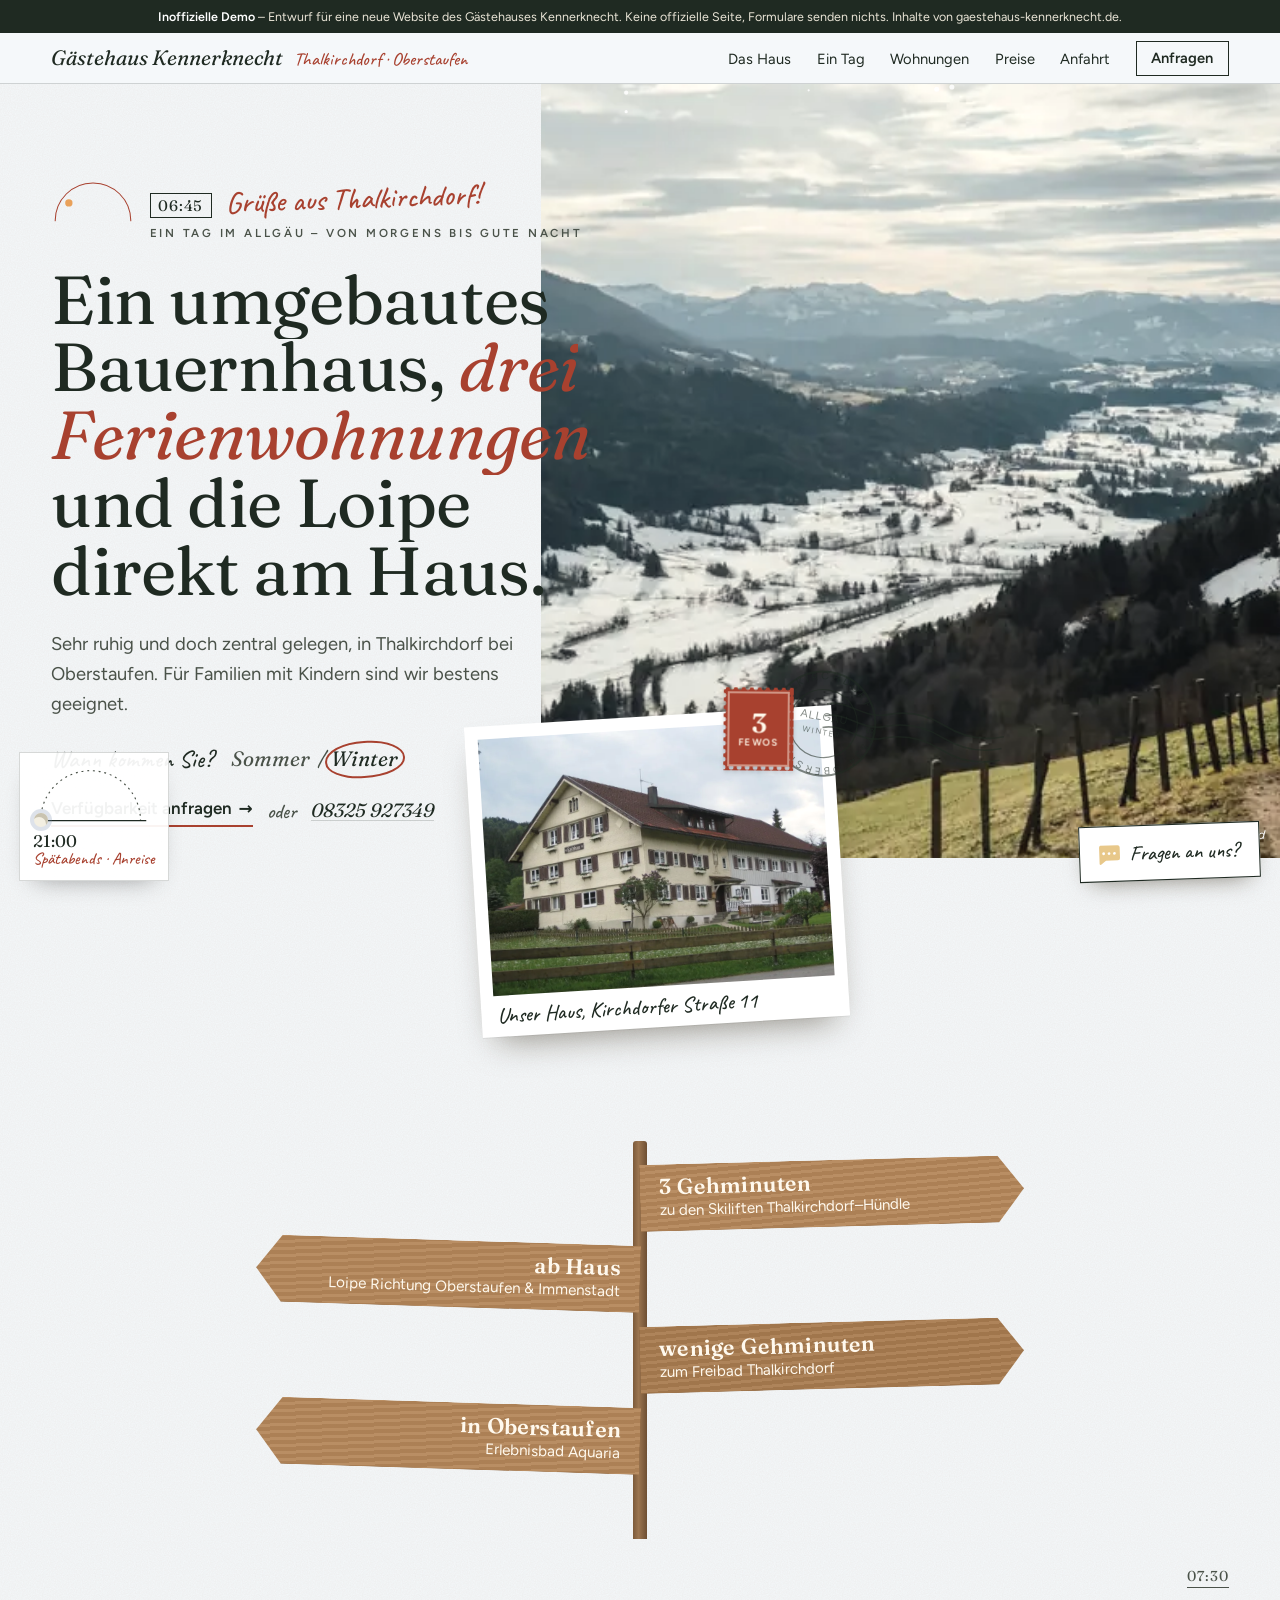
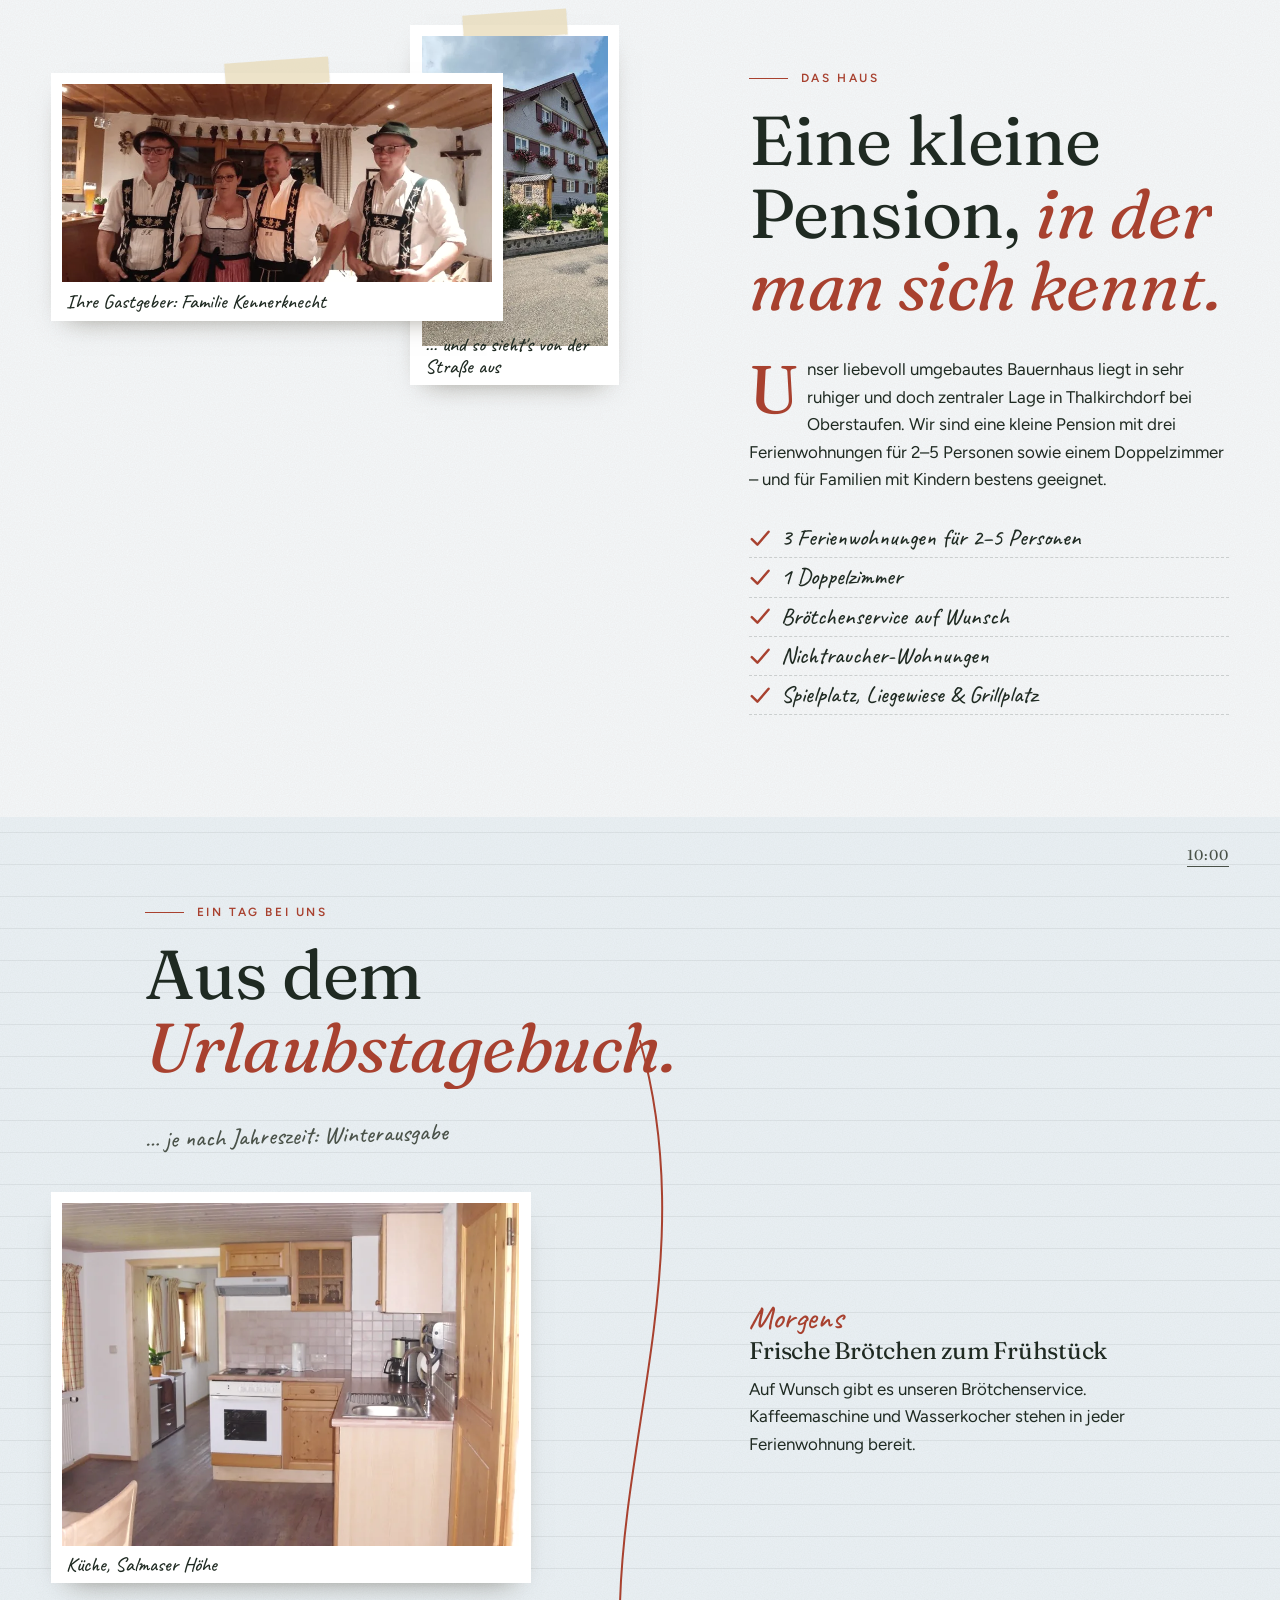
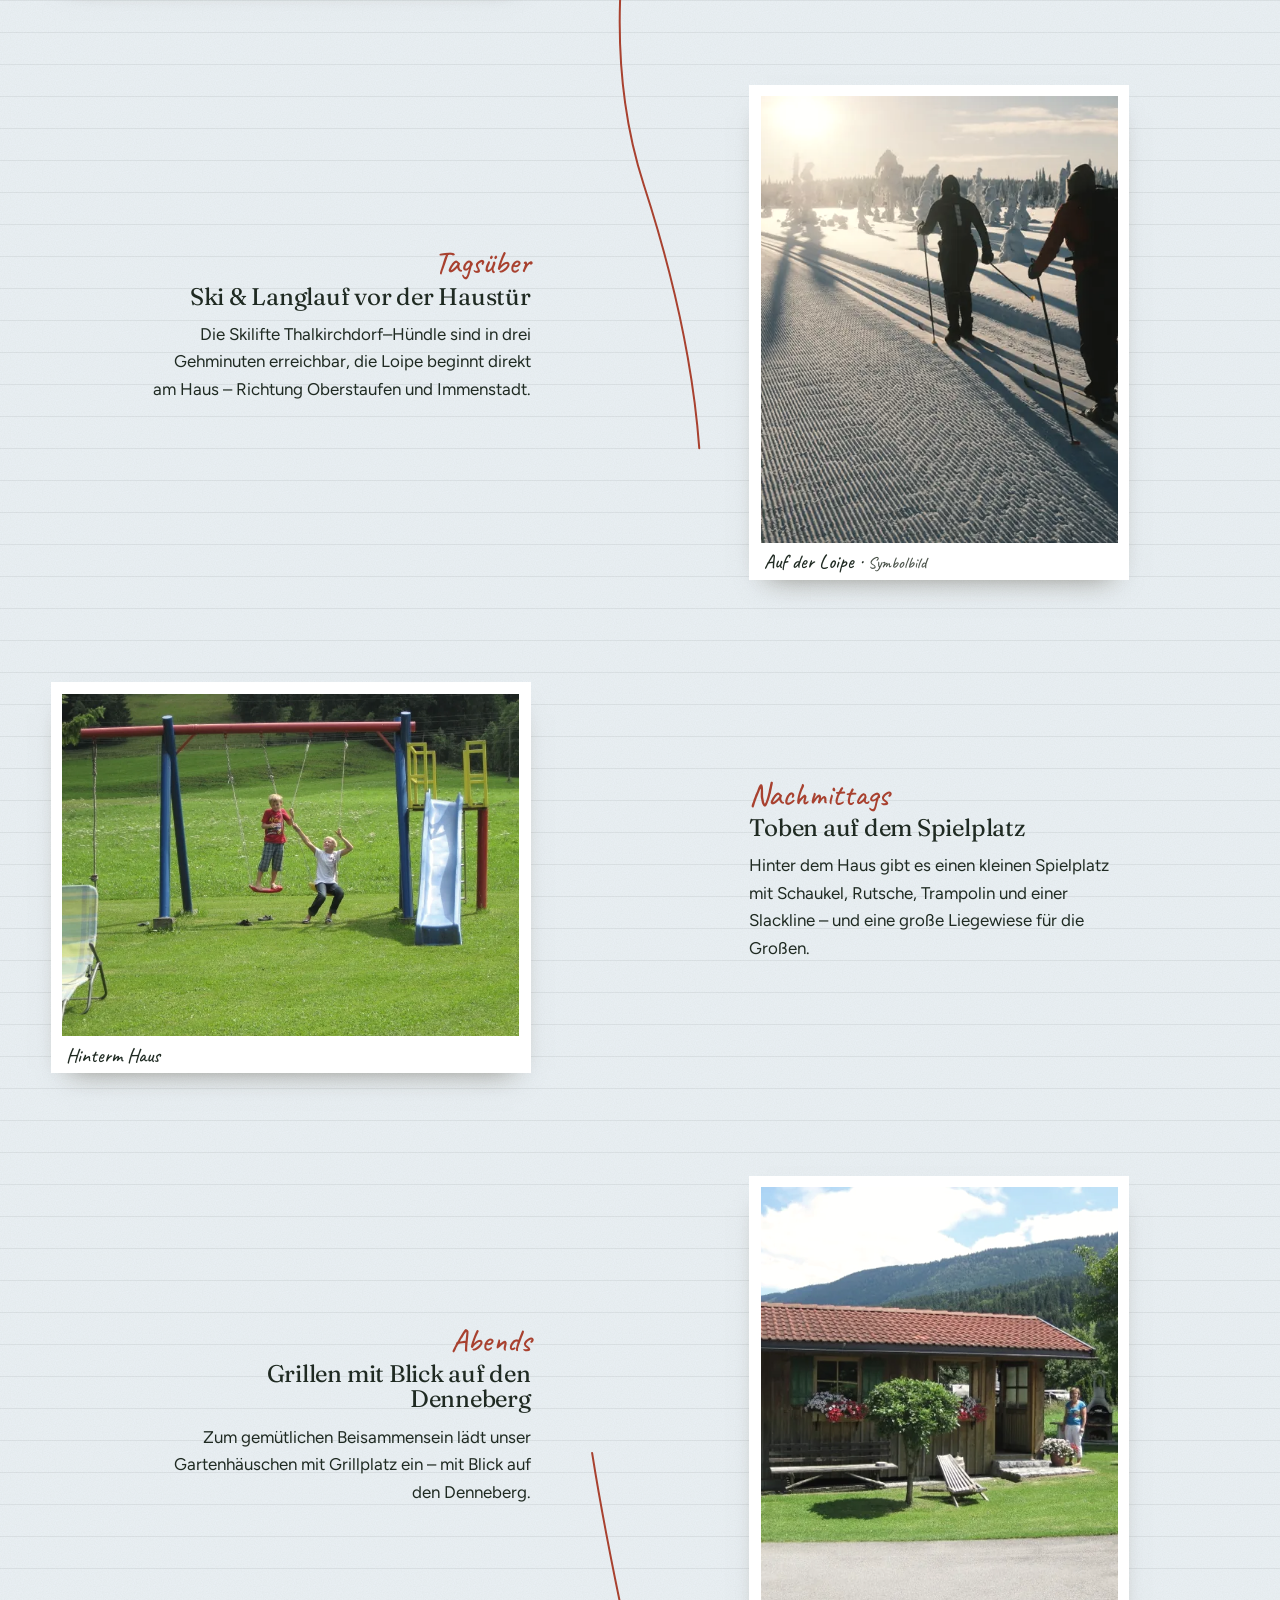
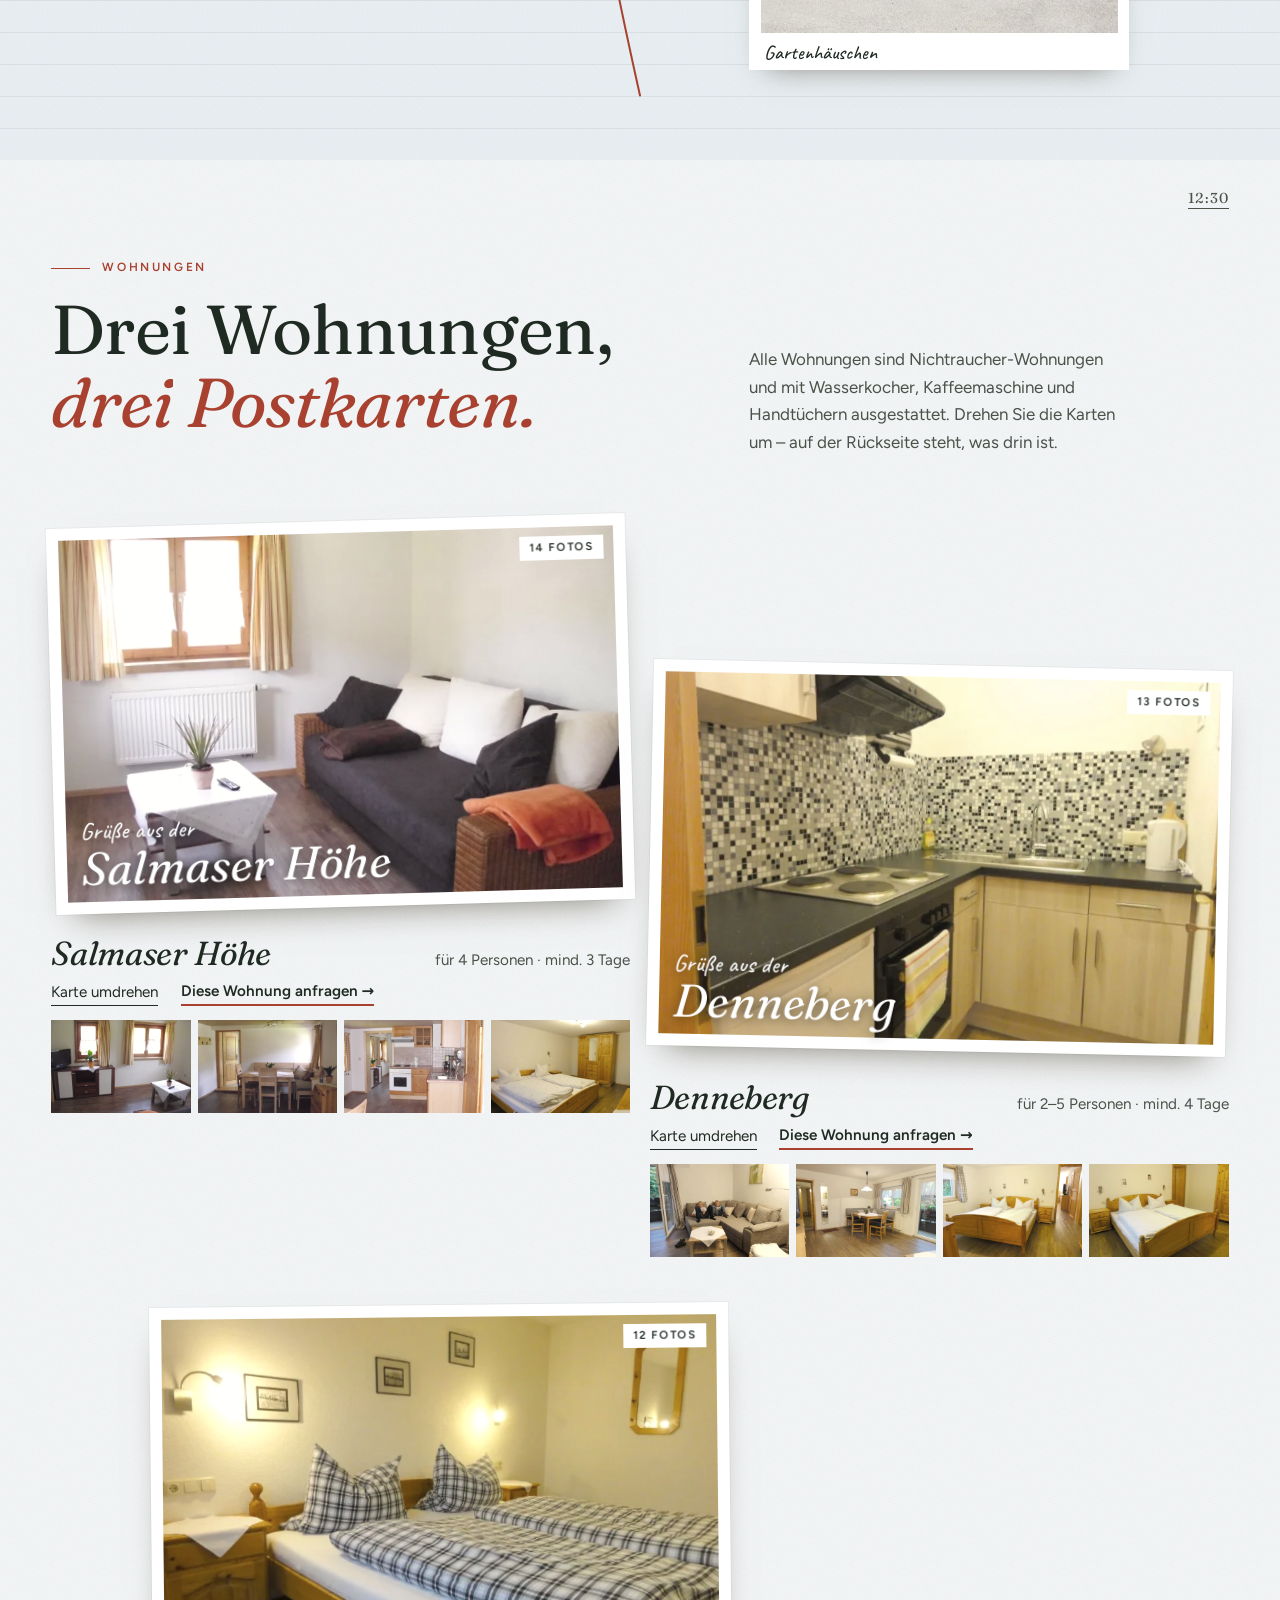
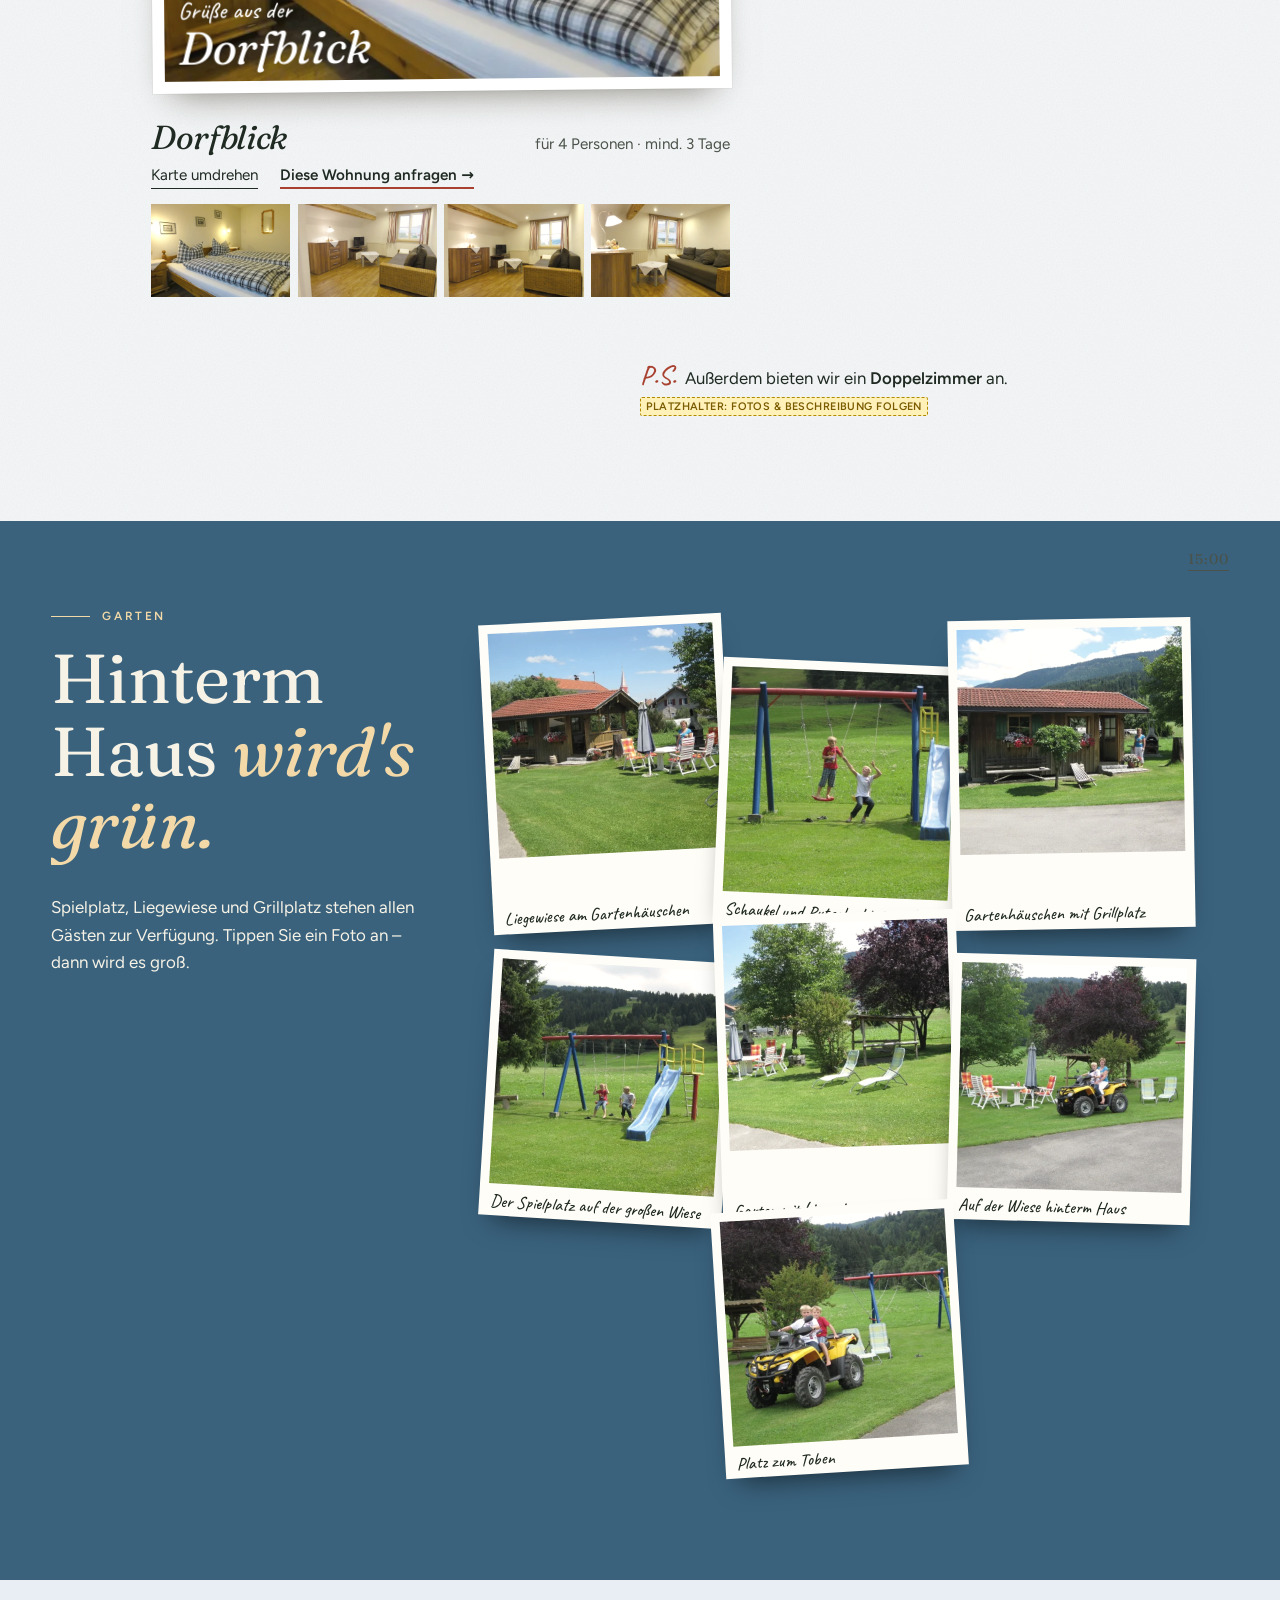
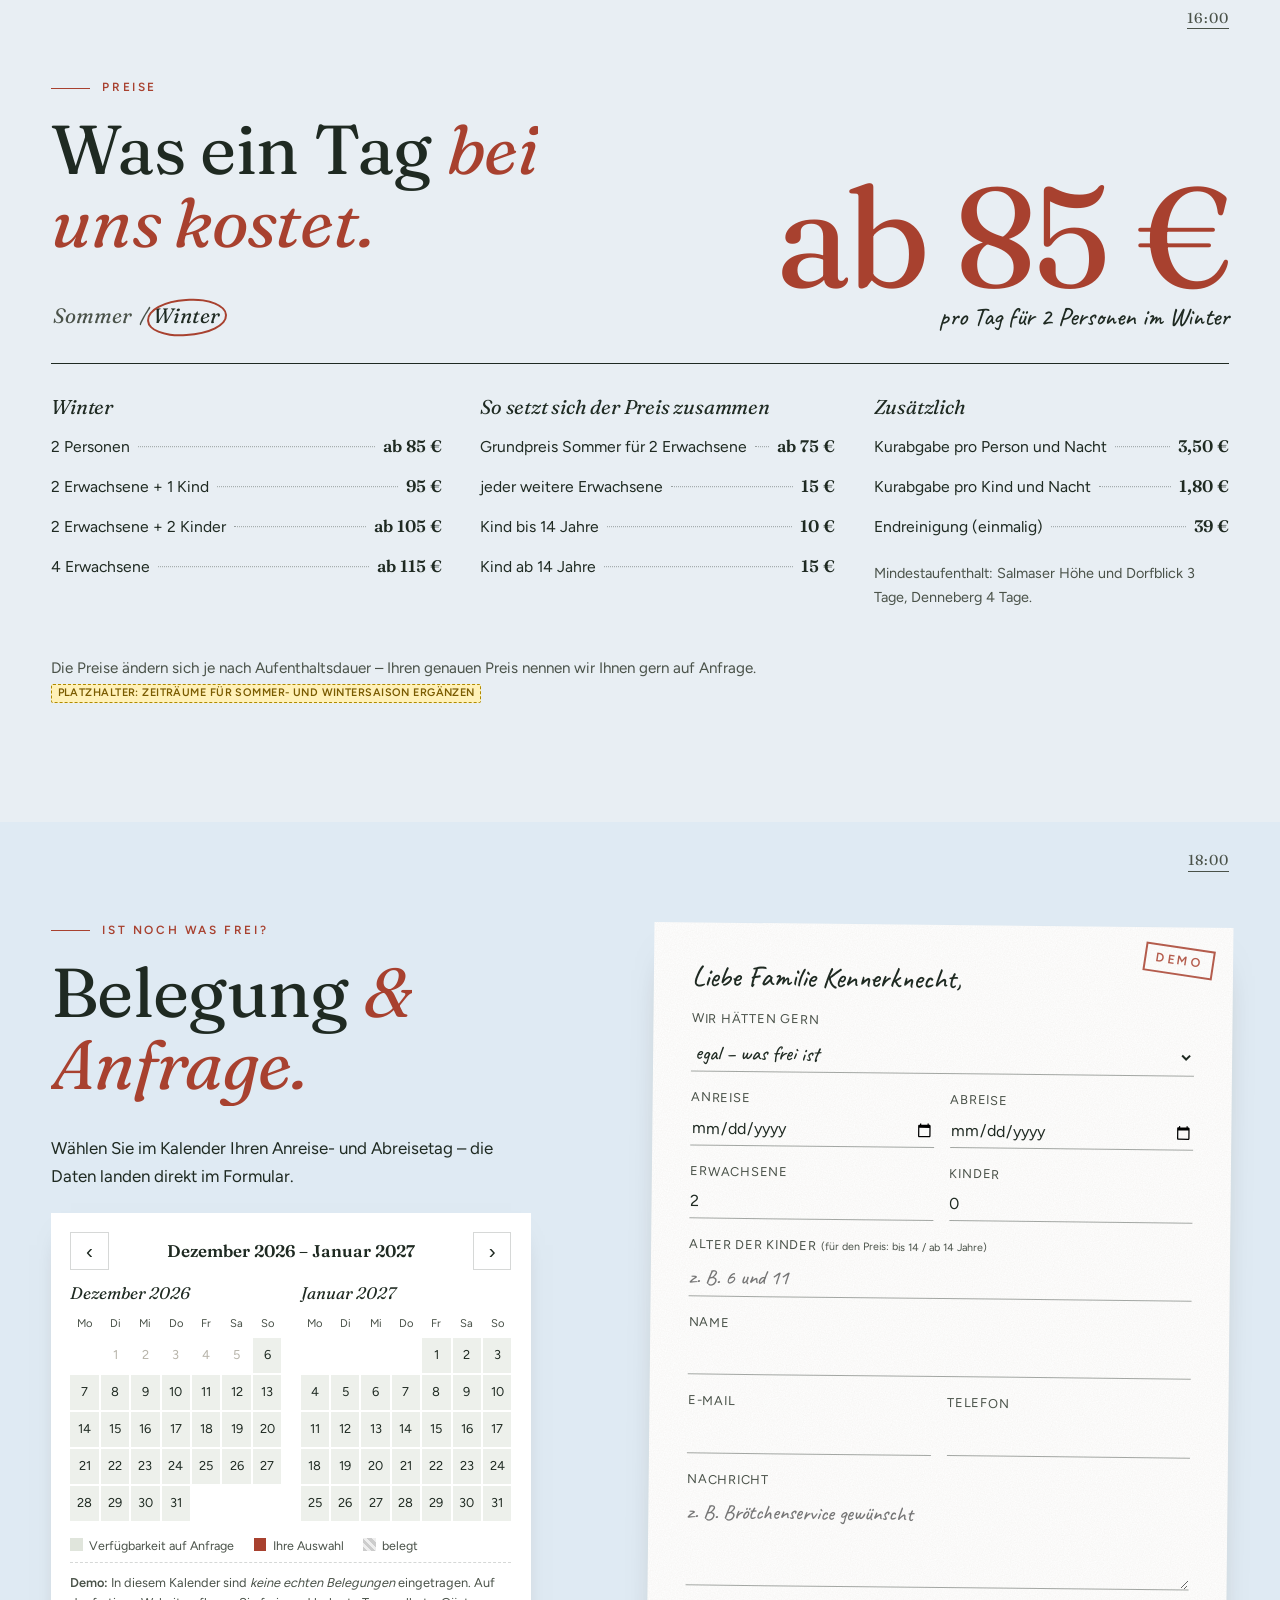
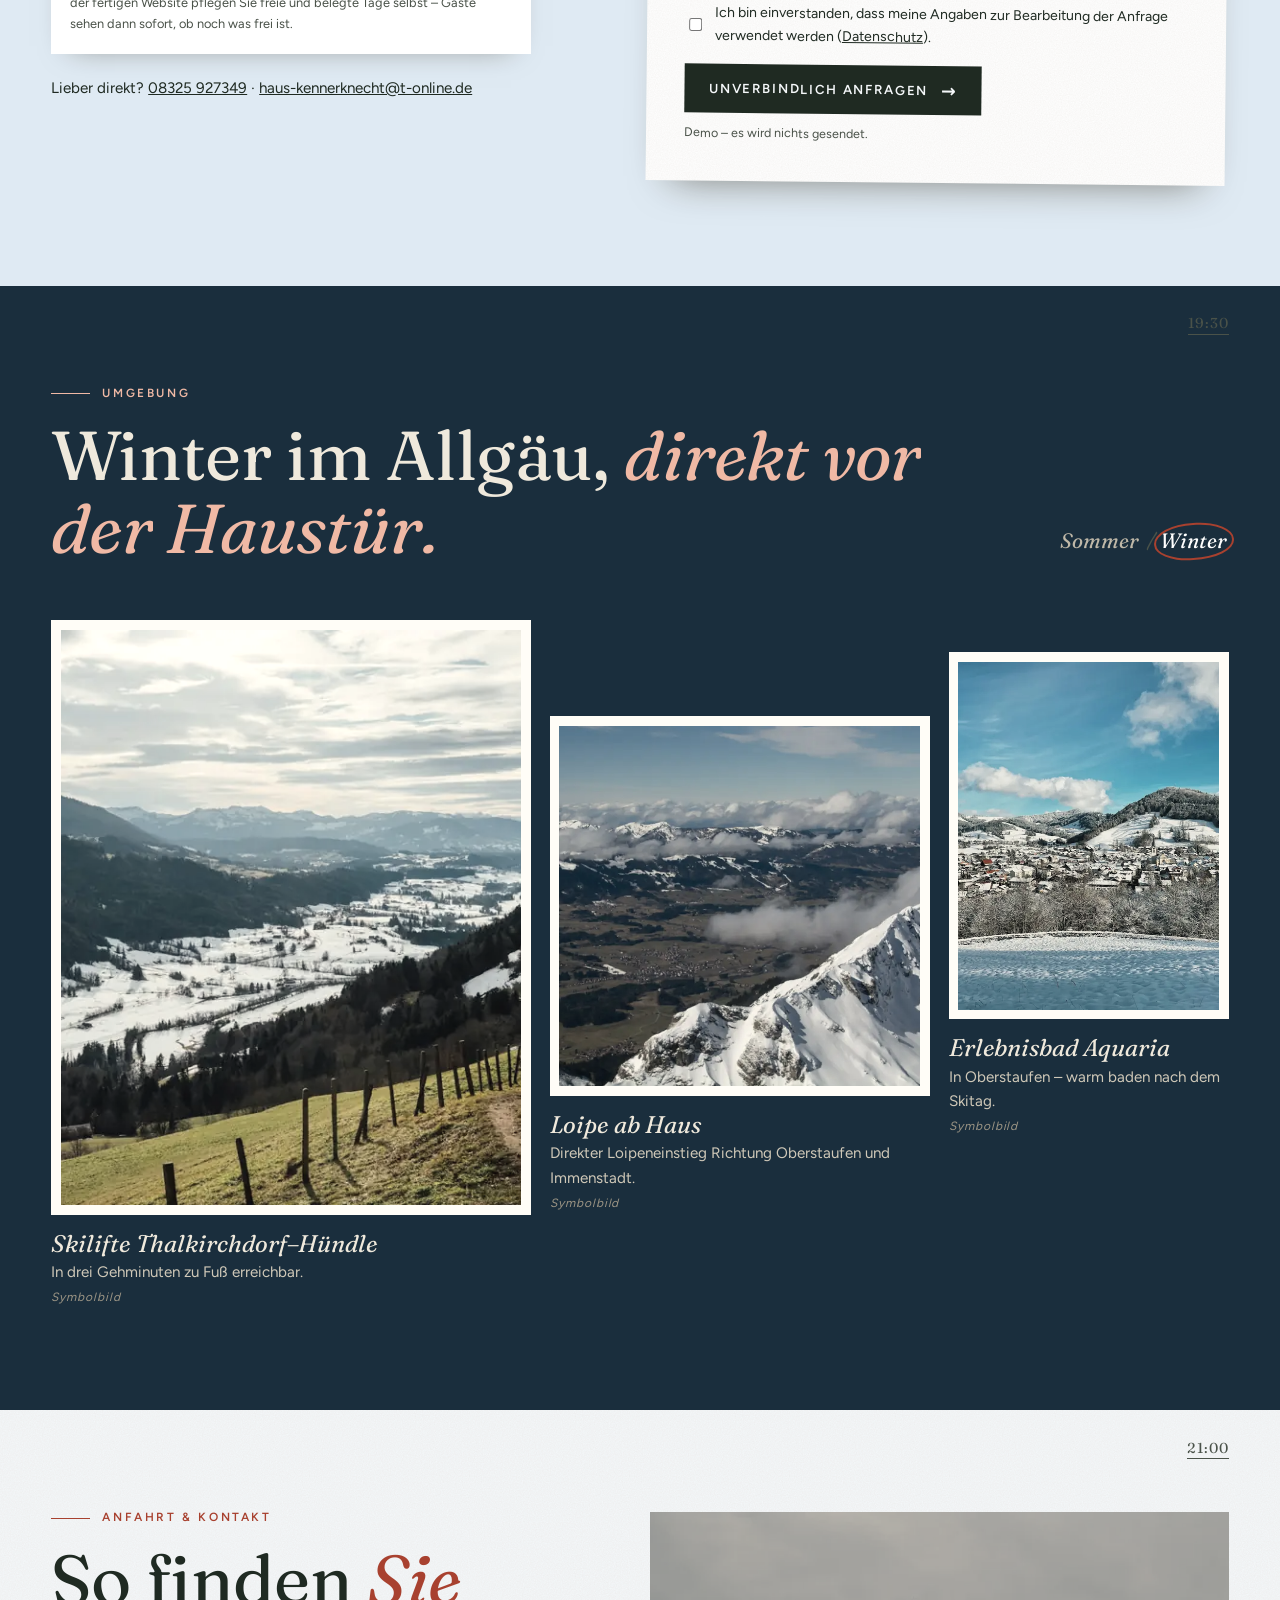
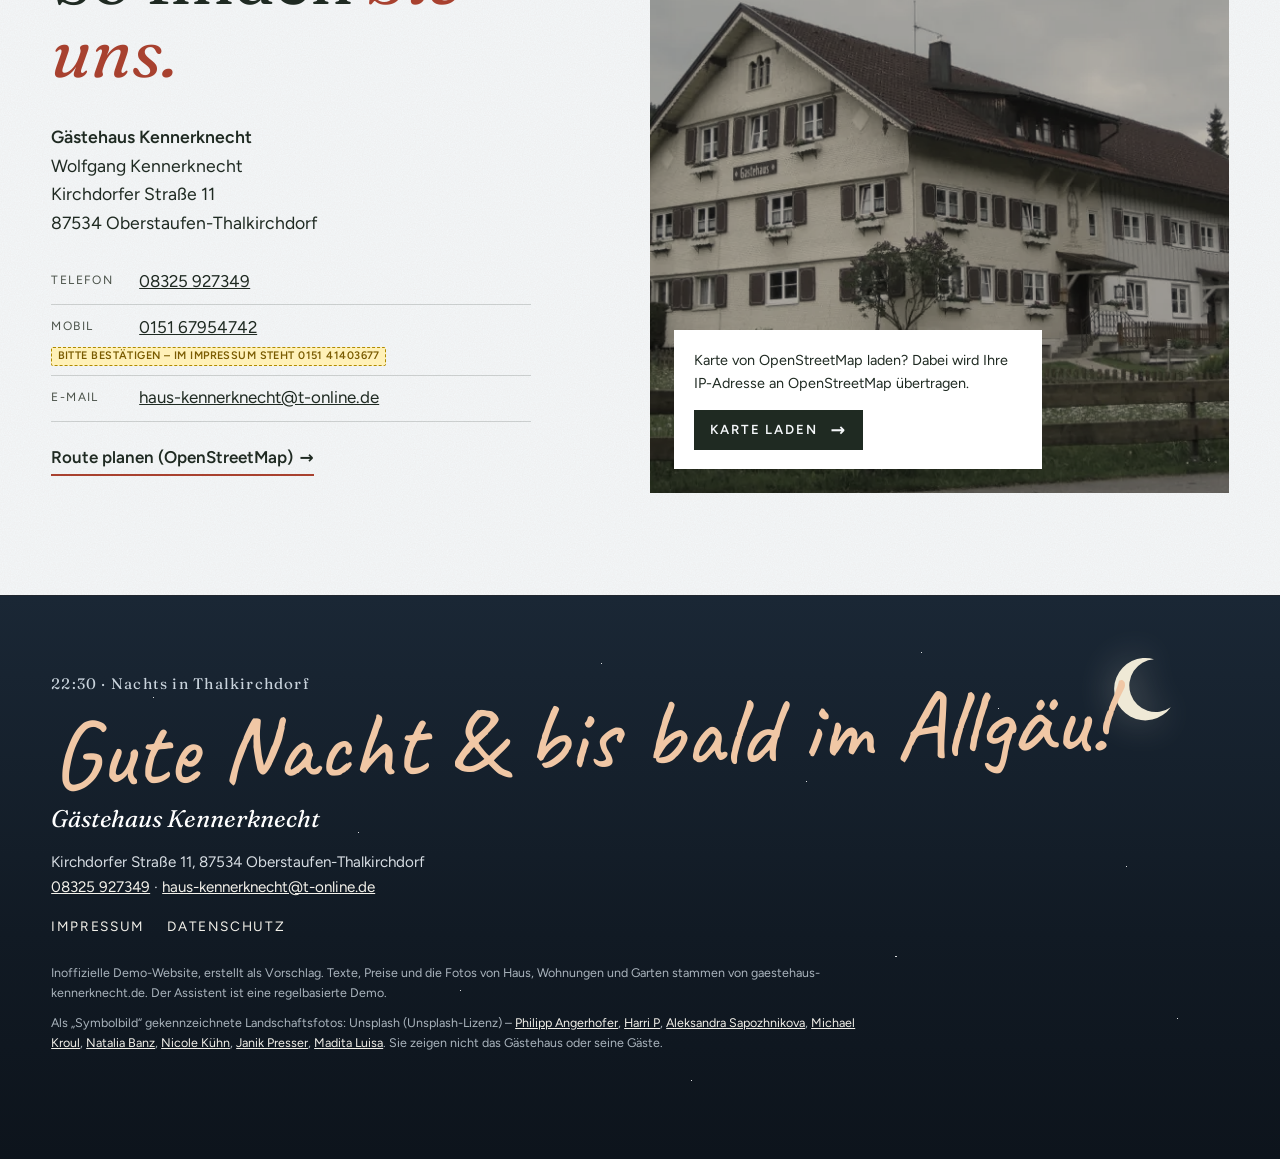
==== index.html @ f80e5eec "Demo-Vorschau" ====
<!doctype html>
<html lang="de">
<head>
<meta charset="utf-8">
<meta name="viewport" content="width=device-width, initial-scale=1">
<title>Gästehaus Kennerknecht – Ferienwohnungen in Thalkirchdorf bei Oberstaufen (Demo)</title>
<meta name="description" content="Drei Ferienwohnungen für 2–5 Personen und ein Doppelzimmer im liebevoll umgebauten Bauernhaus in Thalkirchdorf bei Oberstaufen. Direkter Loipeneinstieg, Skilifte in Gehweite, Spielplatz und Grillplatz.">
<meta name="robots" content="noindex, nofollow">
<meta name="theme-color" content="#f6f0e4">
<link rel="icon" href="img/favicon.svg" type="image/svg+xml">
<link rel="preload" as="font" type="font/woff2" href="fonts/fraunces-latin-400-normal.woff2" crossorigin>
<link rel="stylesheet" href="css/fonts.css">
<link rel="stylesheet" href="css/style.css">
<link rel="stylesheet" href="chatbot/chatbot.css">
<link rel="stylesheet" href="css/premium.css">
<script>try{if(!matchMedia('(prefers-reduced-motion: reduce)').matches&&!sessionStorage.getItem('demo-intro'))document.documentElement.classList.add('intro-on')}catch(e){}</script>
<script>(function(){try{var s=localStorage.getItem('kk-season');}catch(e){}var m=new Date().getMonth();if(!s)s=(m>=10||m<=2)?'winter':'sommer';document.documentElement.dataset.season=s;})();</script>
<script type="application/ld+json">{"@context": "https://schema.org", "@type": "LodgingBusiness", "name": "Gästehaus Kennerknecht", "description": "Liebevoll umgebautes Bauernhaus mit 3 Ferienwohnungen für 2–5 Personen und einem Doppelzimmer in Thalkirchdorf bei Oberstaufen.", "address": {"@type": "PostalAddress", "streetAddress": "Kirchdorfer Straße 11", "postalCode": "87534", "addressLocality": "Oberstaufen", "addressRegion": "Bayern", "addressCountry": "DE"}, "geo": {"@type": "GeoCoordinates", "latitude": 47.55243, "longitude": 10.08728}, "telephone": "+49 8325 927349", "email": "haus-kennerknecht@t-online.de", "url": "https://www.gaestehaus-kennerknecht.de/", "priceRange": "ab 75 € pro Tag (Sommer, 2 Personen)", "amenityFeature": [{"@type": "LocationFeatureSpecification", "name": "Spielplatz", "value": true}, {"@type": "LocationFeatureSpecification", "name": "Grillplatz", "value": true}, {"@type": "LocationFeatureSpecification", "name": "Liegewiese", "value": true}, {"@type": "LocationFeatureSpecification", "name": "Brötchenservice", "value": true}, {"@type": "LocationFeatureSpecification", "name": "Nichtraucher", "value": true}]}</script>
</head>
<body id="top" data-fx>
<div class="intro" data-intro="1500" role="presentation">
  <svg class="intro-sky" viewBox="0 0 600 300" aria-hidden="true"><circle class="intro-sun" cx="300" cy="215" r="34"/><path class="intro-hz" pathLength="1" d="M0 230 C70 215 110 180 160 190 S240 150 290 170 S370 120 420 160 S520 200 600 205"/><path class="intro-hz2" pathLength="1" d="M0 250 C120 240 200 245 300 238 S480 248 600 244"/></svg>
  <p class="intro-hand hand" aria-hidden="true">Grüß Gott in Thalkirchdorf</p>
  <p class="intro-sub" aria-hidden="true">Ein Tag im Allgäu · Gästehaus Kennerknecht</p>
  <button class="intro-skip" type="button">Überspringen</button>
</div>
<div class="sun-ind" data-chapter-ind aria-hidden="true">
  <svg viewBox="0 0 120 66"><path class="si-arc" d="M8 60 A52 52 0 0 1 112 60"/><line x1="2" y1="60" x2="118" y2="60" class="si-hz"/></svg>
  <span class="si-arm"><span class="si-sun"></span></span>
  <span class="si-time" data-ch-no>07:30</span><span class="si-l" data-ch-label>Morgens</span>
</div>
<div class="demo-banner" role="note"><strong>Inoffizielle Demo</strong> – Entwurf für eine neue Website des Gästehauses Kennerknecht. Keine offizielle Seite, Formulare senden nichts. Inhalte von gaestehaus-kennerknecht.de.</div>
<header class="site-header">
  <a class="brand" href="index.html#top"><span class="brand-text">Gästehaus Kennerknecht</span><span class="brand-sub">Thalkirchdorf · Oberstaufen</span></a>
  <nav class="nav" aria-label="Hauptnavigation">
    <button class="nav-toggle" aria-expanded="false" aria-controls="nav-list"><span class="sr-only">Menü</span><span></span><span></span></button>
    <ul id="nav-list">
      <li><a href="index.html#haus">Das Haus</a></li>
      <li><a href="index.html#tag">Ein Tag</a></li>
      <li><a href="index.html#wohnungen">Wohnungen</a></li>
      <li><a href="index.html#preise">Preise</a></li>
      <li><a href="index.html#anfahrt">Anfahrt</a></li>
      <li><a class="nav-cta" href="index.html#anfrage">Anfragen</a></li>
    </ul>
  </nav>
</header>
<main>
<section class="hero" data-hero aria-label="Gästehaus Kennerknecht">
  <div class="hero-photo" data-clip>
    <div class="hp only-s" data-parallax=".1"><img class="stock" src="img/stock/tal-dorf-800.webp" srcset="img/stock/tal-dorf-800.webp 900w, img/stock/tal-dorf.webp 1600w" sizes="(min-width: 900px) 62vw, 100vw" alt="Symbolbild: Grüne Wiesen vor einer Bergkette" width="1600" height="956" fetchpriority="high"></div>
    <div class="hp only-w" data-parallax=".1"><img class="stock" src="img/stock/tal-winter-800.webp" srcset="img/stock/tal-winter-800.webp 900w, img/stock/tal-winter.webp 1600w" sizes="(min-width: 900px) 62vw, 100vw" alt="Symbolbild: Verschneites Tal mit Bergen" width="1600" height="1067" loading="lazy"></div>
    <canvas class="snow" data-particles="snow" aria-hidden="true"></canvas>
    <p class="hero-photo-cap">Berg<span class="only-s">sommer</span><span class="only-w">winter</span> · <i>Symbolbild</i></p>
  </div>
  <div class="hero-text">
    <p class="day-start"><svg class="hero-arc" viewBox="0 0 160 70" aria-hidden="true" data-draw><path pathLength="1" d="M8 64 A72 72 0 0 1 152 64"/><circle cx="34" cy="30" r="7"/></svg><span class="day-time">06:45</span><span class="hand kicker">Grüße aus Thalkirchdorf!</span></p>
    <p class="day-line">Ein Tag im Allgäu – von morgens bis Gute Nacht</p>
    <h1 data-split>Ein umgebautes Bauernhaus, <em>drei Ferienwohnungen</em> <span class="only-s">und das Freibad gleich ums Eck.</span><span class="only-w">und die Loipe direkt am Haus.</span></h1>
    <p class="lead" data-reveal>Sehr ruhig und doch zentral gelegen, in Thalkirchdorf bei Oberstaufen. Für Familien mit Kindern sind wir bestens geeignet.</p>
    <div class="hero-season" data-reveal><span class="hand">Wann kommen Sie?</span><div class="season" role="group" aria-label="Jahreszeit wählen">
  <button type="button" data-season="sommer" aria-pressed="true">Sommer</button><span class="season-slash" aria-hidden="true">/</span><button type="button" data-season="winter" aria-pressed="false">Winter</button>
</div></div>
    <p class="hero-links" data-reveal><a class="arrow-link" href="#anfrage">Verfügbarkeit anfragen <span aria-hidden="true">→</span></a> <span class="or">oder</span> <a class="tel" href="tel:+498325927349">08325 927349</a></p>
  </div>
  <figure class="hero-card" data-reveal>
    <div class="hc-photo"><img src="img/img-0882.webp" alt="Das Gästehaus Kennerknecht – ein umgebautes Bauernhaus in Thalkirchdorf" width="800" height="600"></div>
    <figcaption class="hand">Unser Haus, Kirchdorfer Straße 11</figcaption>
    <svg class="postmark" viewBox="0 0 120 120" aria-hidden="true" focusable="false"><defs><path id="pm-c" d="M60 60m-44 0a44 44 0 1 1 88 0a44 44 0 1 1-88 0"/></defs>
<circle cx="60" cy="60" r="52" fill="none" stroke="currentColor" stroke-width="2"/><circle cx="60" cy="60" r="34" fill="none" stroke="currentColor" stroke-width="1.2"/>
<text font-size="10.5" letter-spacing="2.4" fill="currentColor"><textPath href="#pm-c">THALKIRCHDORF · 87534 OBERSTAUFEN ·</textPath></text>
<text x="60" y="57" text-anchor="middle" font-size="11" fill="currentColor" letter-spacing="1">ALLGÄU</text><text x="60" y="71" text-anchor="middle" font-size="8" fill="currentColor" letter-spacing="1.5" class="pm-season"></text>
<path d="M-10 40c20-8 40 8 60 0s40-8 60 0 40 8 60 0M-10 52c20-8 40 8 60 0s40-8 60 0 40 8 60 0M-10 64c20-8 40 8 60 0s40-8 60 0 40 8 60 0" fill="none" stroke="currentColor" stroke-width="1.6" transform="translate(70 0)"/></svg>
    <span class="stamp hc-stamp" aria-hidden="true"><b>3</b><small>Fewos</small></span>
  </figure>
</section>

<section class="signs" aria-label="Entfernungen vom Haus">
  <div class="post" aria-hidden="true"></div>
  <span class="sign sign-r"><b>3 Gehminuten</b>zu den Skiliften Thalkirchdorf–Hündle</span>
  <span class="sign sign-l"><b>ab Haus</b>Loipe Richtung Oberstaufen &amp; Immenstadt</span>
  <span class="sign sign-r"><b>wenige Gehminuten</b>zum Freibad Thalkirchdorf</span>
  <span class="sign sign-l"><b>in Oberstaufen</b>Erlebnisbad Aquaria</span>
</section>

<section id="haus" class="haus" data-chapter="Morgens · Ankommen" data-ch-no="07:30">
  <div class="haus-photos">
    <figure class="taped t1" data-reveal><img src="img/img-20230704-wa0006.webp" alt="Familie Kennerknecht in Tracht" width="800" height="369" loading="lazy"><figcaption class="hand">Ihre Gastgeber: Familie Kennerknecht</figcaption></figure>
    <figure class="taped t2" data-reveal><img src="img/img-20241217-wa0008.webp" alt="Das Gästehaus Kennerknecht von der Straße aus" width="360" height="800" loading="lazy"><figcaption class="hand">… und so sieht's von der Straße aus</figcaption></figure>
  </div>
  <div class="haus-text">
    <p class="kicker-line">Das Haus</p>
    <h2 data-split>Eine kleine Pension, <em>in der man sich kennt.</em></h2>
    <p class="drop" data-reveal>Unser liebevoll umgebautes Bauernhaus liegt in sehr ruhiger und doch zentraler Lage in Thalkirchdorf bei Oberstaufen. Wir sind eine kleine Pension mit drei Ferienwohnungen für 2–5 Personen sowie einem Doppelzimmer – und für Familien mit Kindern bestens geeignet.</p>
    <ul class="ticks" data-reveal>
      <li><svg viewBox="0 0 24 24" aria-hidden="true"><path pathLength="1" d="M3 13l6 6L21 5"/></svg>3 Ferienwohnungen für 2–5 Personen</li>
      <li><svg viewBox="0 0 24 24" aria-hidden="true"><path pathLength="1" d="M3 13l6 6L21 5"/></svg>1 Doppelzimmer</li>
      <li><svg viewBox="0 0 24 24" aria-hidden="true"><path pathLength="1" d="M3 13l6 6L21 5"/></svg>Brötchenservice auf Wunsch</li>
      <li><svg viewBox="0 0 24 24" aria-hidden="true"><path pathLength="1" d="M3 13l6 6L21 5"/></svg>Nichtraucher-Wohnungen</li>
      <li><svg viewBox="0 0 24 24" aria-hidden="true"><path pathLength="1" d="M3 13l6 6L21 5"/></svg>Spielplatz, Liegewiese &amp; Grillplatz</li>
    </ul>
  </div>
</section>

<section id="tag" class="journal" data-chapter="Vormittags · Unterwegs" data-ch-no="10:00">
  <header class="j-head">
    <p class="kicker-line">Ein Tag bei uns</p>
    <h2 data-split>Aus dem <em>Urlaubstagebuch.</em></h2>
    <p class="hand j-note">… je nach Jahreszeit: <span class="only-s">Sommerausgabe</span><span class="only-w">Winterausgabe</span></p>
  </header>
  <svg class="j-path" data-scrolldraw viewBox="0 0 100 1000" preserveAspectRatio="none" aria-hidden="true"><path pathLength="1" d="M50 0 C 90 120, 10 220, 52 330 S 92 520, 46 640 S 8 840, 50 1000"/></svg>
  <ol class="j-list">
    <li class="j-entry left">
      <figure class="pol-j" data-reveal style="--r:-2.5deg"><img src="img/bild4.webp" alt="Küche der Ferienwohnung Salmaser Höhe" width="800" height="600" loading="lazy"><figcaption>Küche, Salmaser Höhe</figcaption></figure>
      <div class="j-text" data-reveal><span class="hand j-time">Morgens</span><h3>Frische Brötchen zum Frühstück</h3><p>Auf Wunsch gibt es unseren Brötchenservice. Kaffeemaschine und Wasserkocher stehen in jeder Ferienwohnung bereit.</p></div>
    </li>
    <li class="j-entry right">
      <figure class="pol-j only-s" data-reveal style="--r:2deg"><img class="stock" src="img/stock/kuehe-weide-800.webp" srcset="img/stock/kuehe-weide-800.webp 900w, img/stock/kuehe-weide.webp 1600w" sizes="(min-width: 900px) 30vw, 70vw" alt="Symbolbild: Braunvieh auf einer Bergweide" width="1019" height="1600" loading="lazy"><figcaption>Unterwegs · <i>Symbolbild</i></figcaption></figure>
      <figure class="pol-j only-w" data-reveal style="--r:2deg"><img class="stock" src="img/stock/langlauf-800.webp" srcset="img/stock/langlauf-800.webp 900w, img/stock/langlauf.webp 1600w" sizes="(min-width: 900px) 30vw, 70vw" alt="Symbolbild: Zwei Langläufer auf einer verschneiten Loipe" width="1600" height="1067" loading="lazy"><figcaption>Auf der Loipe · <i>Symbolbild</i></figcaption></figure>
      <div class="j-text" data-reveal><span class="hand j-time">Tagsüber</span>
        <h3 class="only-s">Wandern &amp; Freibad</h3><p class="only-s">Im Sommer bieten sich viele Wanderungen in der Umgebung an – und das Freibad Thalkirchdorf ist in wenigen Gehminuten erreichbar.</p>
        <h3 class="only-w">Ski &amp; Langlauf vor der Haustür</h3><p class="only-w">Die Skilifte Thalkirchdorf–Hündle sind in drei Gehminuten erreichbar, die Loipe beginnt direkt am Haus – Richtung Oberstaufen und Immenstadt.</p></div>
    </li>
    <li class="j-entry left">
      <figure class="pol-j" data-reveal style="--r:-1.5deg"><img src="img/img-0584.webp" alt="Spielplatz mit Schaukel und Rutsche hinter dem Haus" width="800" height="600" loading="lazy"><figcaption>Hinterm Haus</figcaption></figure>
      <div class="j-text" data-reveal><span class="hand j-time">Nachmittags</span><h3>Toben auf dem Spielplatz</h3><p>Hinter dem Haus gibt es einen kleinen Spielplatz mit Schaukel, Rutsche, Trampolin und einer Slackline – und eine große Liegewiese für die Großen.</p></div>
    </li>
    <li class="j-entry right">
      <figure class="pol-j" data-reveal style="--r:2.5deg"><img src="img/img-0583.webp" alt="Gartenhäuschen mit Grillplatz und Bergblick" width="800" height="600" loading="lazy"><figcaption>Gartenhäuschen</figcaption></figure>
      <div class="j-text" data-reveal><span class="hand j-time">Abends</span><h3>Grillen mit Blick auf den Denneberg</h3><p>Zum gemütlichen Beisammensein lädt unser Gartenhäuschen mit Grillplatz ein – mit Blick auf den Denneberg.</p></div>
    </li>
  </ol>
</section>

<section id="wohnungen" class="flats-sec" data-chapter="Mittags · Die Wohnungen" data-ch-no="12:30">
  <div class="f-head">
    <p class="kicker-line">Wohnungen</p>
    <h2 data-split>Drei Wohnungen, <em>drei Postkarten.</em></h2>
    <p class="f-lead" data-reveal>Alle Wohnungen sind Nichtraucher-Wohnungen und mit Wasserkocher, Kaffeemaschine und Handtüchern ausgestattet. Drehen Sie die Karten um – auf der Rückseite steht, was drin ist.</p>
  </div>
  <div class="flats">
    <article class="flat" id="salmaserhoehe" style="--tilt:-1.6deg">
      <div class="pc" data-flip>
        <div class="pc-inner">
          <a class="pc-front" href="img/bild1.webp" data-lightbox="salmaserhoehe" data-caption="Ferienwohnung Salmaser Höhe">
            <img src="img/bild1.webp" alt="Ferienwohnung Salmaser Höhe" loading="lazy" width="800" height="600">
            <span class="pc-greet">Grüße aus der<br><strong>Salmaser Höhe</strong></span>
            <span class="pc-count">14 Fotos</span>
          </a>
          <div class="pc-back" aria-label="Rückseite: Ferienwohnung Salmaser Höhe">
            <div class="pc-msg">
              <p class="pc-hello">Liebe Gäste,</p>
              <p>die <strong>Salmaser Höhe</strong> ist für 4 Personen gedacht, Mindestaufenthalt 3 Tage.</p>
              <ul><li>Renoviert im August 2010</li><li>3 Sterne</li><li>Nichtraucher-Wohnung</li><li>Brötchenservice</li></ul>
              <p class="pc-sign">Ausgestattet mit Wasserkocher, Kaffeemaschine, Handtüchern usw.</p>
            </div>
            <div class="pc-addr">
              <span class="stamp " aria-hidden="true"><b>4</b><small>Pers.</small></span>
              <span class="pc-line">An</span><span class="pc-line">Sie &amp; Ihre Familie</span><span class="pc-line">Ferienwohnung Salmaser Höhe</span><span class="pc-line">87534 Thalkirchdorf</span>
            </div>
          </div>
        </div>
      </div>
      <div class="flat-meta">
        <h3>Salmaser Höhe</h3>
        <p class="flat-keys">für 4 Personen · mind. 3 Tage</p>
        <div class="flat-actions">
          <button type="button" class="link-btn" data-flip-btn aria-pressed="false"><span class="t-front">Karte umdrehen</span><span class="t-back">Foto zeigen</span></button>
          <a class="link-btn strong" href="#anfrage" data-flat="salmaserhoehe">Diese Wohnung anfragen →</a>
        </div>
        <div class="flat-strip" aria-label="Weitere Fotos der Wohnung Salmaser Höhe"><a href="img/bild2.webp" data-lightbox="salmaserhoehe" data-caption="Ferienwohnung Salmaser Höhe"><img src="img/bild2.webp" alt="Ferienwohnung Salmaser Höhe – Foto 2" loading="lazy" width="160" height="107"></a><a href="img/bild3.webp" data-lightbox="salmaserhoehe" data-caption="Ferienwohnung Salmaser Höhe"><img src="img/bild3.webp" alt="Ferienwohnung Salmaser Höhe – Foto 3" loading="lazy" width="160" height="107"></a><a href="img/bild4.webp" data-lightbox="salmaserhoehe" data-caption="Ferienwohnung Salmaser Höhe"><img src="img/bild4.webp" alt="Ferienwohnung Salmaser Höhe – Foto 4" loading="lazy" width="160" height="107"></a><a href="img/dsc02443.webp" data-lightbox="salmaserhoehe" data-caption="Ferienwohnung Salmaser Höhe"><img src="img/dsc02443.webp" alt="Ferienwohnung Salmaser Höhe – Foto 5" loading="lazy" width="160" height="107"></a><a href="img/dsc02444.webp" data-lightbox="salmaserhoehe" data-caption="Ferienwohnung Salmaser Höhe" class="more"><img src="img/dsc02444.webp" alt="Ferienwohnung Salmaser Höhe – Foto 6" loading="lazy" width="160" height="107"></a><a href="img/dsc02445.webp" data-lightbox="salmaserhoehe" data-caption="Ferienwohnung Salmaser Höhe" class="more"><img src="img/dsc02445.webp" alt="Ferienwohnung Salmaser Höhe – Foto 7" loading="lazy" width="160" height="107"></a><a href="img/dsc02446.webp" data-lightbox="salmaserhoehe" data-caption="Ferienwohnung Salmaser Höhe" class="more"><img src="img/dsc02446.webp" alt="Ferienwohnung Salmaser Höhe – Foto 8" loading="lazy" width="160" height="107"></a><a href="img/dsc02447.webp" data-lightbox="salmaserhoehe" data-caption="Ferienwohnung Salmaser Höhe" class="more"><img src="img/dsc02447.webp" alt="Ferienwohnung Salmaser Höhe – Foto 9" loading="lazy" width="160" height="107"></a><a href="img/dsc02448.webp" data-lightbox="salmaserhoehe" data-caption="Ferienwohnung Salmaser Höhe" class="more"><img src="img/dsc02448.webp" alt="Ferienwohnung Salmaser Höhe – Foto 10" loading="lazy" width="160" height="107"></a><a href="img/dsc02449.webp" data-lightbox="salmaserhoehe" data-caption="Ferienwohnung Salmaser Höhe" class="more"><img src="img/dsc02449.webp" alt="Ferienwohnung Salmaser Höhe – Foto 11" loading="lazy" width="160" height="107"></a><a href="img/dsc02450.webp" data-lightbox="salmaserhoehe" data-caption="Ferienwohnung Salmaser Höhe" class="more"><img src="img/dsc02450.webp" alt="Ferienwohnung Salmaser Höhe – Foto 12" loading="lazy" width="160" height="107"></a><a href="img/dsc02451.webp" data-lightbox="salmaserhoehe" data-caption="Ferienwohnung Salmaser Höhe" class="more"><img src="img/dsc02451.webp" alt="Ferienwohnung Salmaser Höhe – Foto 13" loading="lazy" width="160" height="107"></a><a href="img/dsc02452.webp" data-lightbox="salmaserhoehe" data-caption="Ferienwohnung Salmaser Höhe" class="more"><img src="img/dsc02452.webp" alt="Ferienwohnung Salmaser Höhe – Foto 14" loading="lazy" width="160" height="107"></a></div>
      </div>
    </article>
    <article class="flat" id="denneberg" style="--tilt:1.2deg">
      <div class="pc" data-flip>
        <div class="pc-inner">
          <a class="pc-front" href="img/dsc02455.webp" data-lightbox="denneberg" data-caption="Ferienwohnung Denneberg">
            <img src="img/dsc02455.webp" alt="Ferienwohnung Denneberg" loading="lazy" width="800" height="600">
            <span class="pc-greet">Grüße aus der<br><strong>Denneberg</strong></span>
            <span class="pc-count">13 Fotos</span>
          </a>
          <div class="pc-back" aria-label="Rückseite: Ferienwohnung Denneberg">
            <div class="pc-msg">
              <p class="pc-hello">Liebe Gäste,</p>
              <p>die <strong>Denneberg</strong> ist für 2–5 Personen gedacht, Mindestaufenthalt 4 Tage.</p>
              <ul><li>Renoviert im Dezember 2013</li><li>2 separate Schlafräume</li><li>Balkon mit großem überdachtem Freisitz</li><li>2 Sterne</li><li>Nichtraucher-Wohnung</li><li>Brötchenservice</li></ul>
              <p class="pc-sign">Ausgestattet mit Wasserkocher, Kaffeemaschine, Handtüchern usw.</p>
            </div>
            <div class="pc-addr">
              <span class="stamp " aria-hidden="true"><b>2–5</b><small>Pers.</small></span>
              <span class="pc-line">An</span><span class="pc-line">Sie &amp; Ihre Familie</span><span class="pc-line">Ferienwohnung Denneberg</span><span class="pc-line">87534 Thalkirchdorf</span>
            </div>
          </div>
        </div>
      </div>
      <div class="flat-meta">
        <h3>Denneberg</h3>
        <p class="flat-keys">für 2–5 Personen · mind. 4 Tage</p>
        <div class="flat-actions">
          <button type="button" class="link-btn" data-flip-btn aria-pressed="false"><span class="t-front">Karte umdrehen</span><span class="t-back">Foto zeigen</span></button>
          <a class="link-btn strong" href="#anfrage" data-flat="denneberg">Diese Wohnung anfragen →</a>
        </div>
        <div class="flat-strip" aria-label="Weitere Fotos der Wohnung Denneberg"><a href="img/dsc02456.webp" data-lightbox="denneberg" data-caption="Ferienwohnung Denneberg"><img src="img/dsc02456.webp" alt="Ferienwohnung Denneberg – Foto 2" loading="lazy" width="160" height="107"></a><a href="img/dsc02457.webp" data-lightbox="denneberg" data-caption="Ferienwohnung Denneberg"><img src="img/dsc02457.webp" alt="Ferienwohnung Denneberg – Foto 3" loading="lazy" width="160" height="107"></a><a href="img/dsc02458.webp" data-lightbox="denneberg" data-caption="Ferienwohnung Denneberg"><img src="img/dsc02458.webp" alt="Ferienwohnung Denneberg – Foto 4" loading="lazy" width="160" height="107"></a><a href="img/dsc02459.webp" data-lightbox="denneberg" data-caption="Ferienwohnung Denneberg"><img src="img/dsc02459.webp" alt="Ferienwohnung Denneberg – Foto 5" loading="lazy" width="160" height="107"></a><a href="img/dsc02460.webp" data-lightbox="denneberg" data-caption="Ferienwohnung Denneberg" class="more"><img src="img/dsc02460.webp" alt="Ferienwohnung Denneberg – Foto 6" loading="lazy" width="160" height="107"></a><a href="img/dsc02461.webp" data-lightbox="denneberg" data-caption="Ferienwohnung Denneberg" class="more"><img src="img/dsc02461.webp" alt="Ferienwohnung Denneberg – Foto 7" loading="lazy" width="160" height="107"></a><a href="img/img-1202.webp" data-lightbox="denneberg" data-caption="Ferienwohnung Denneberg" class="more"><img src="img/img-1202.webp" alt="Ferienwohnung Denneberg – Foto 8" loading="lazy" width="160" height="107"></a><a href="img/img-1203.webp" data-lightbox="denneberg" data-caption="Ferienwohnung Denneberg" class="more"><img src="img/img-1203.webp" alt="Ferienwohnung Denneberg – Foto 9" loading="lazy" width="160" height="107"></a><a href="img/img-1204.webp" data-lightbox="denneberg" data-caption="Ferienwohnung Denneberg" class="more"><img src="img/img-1204.webp" alt="Ferienwohnung Denneberg – Foto 10" loading="lazy" width="160" height="107"></a><a href="img/img-1214.webp" data-lightbox="denneberg" data-caption="Ferienwohnung Denneberg" class="more"><img src="img/img-1214.webp" alt="Ferienwohnung Denneberg – Foto 11" loading="lazy" width="160" height="107"></a><a href="img/img-1215.webp" data-lightbox="denneberg" data-caption="Ferienwohnung Denneberg" class="more"><img src="img/img-1215.webp" alt="Ferienwohnung Denneberg – Foto 12" loading="lazy" width="160" height="107"></a><a href="img/img-1217.webp" data-lightbox="denneberg" data-caption="Ferienwohnung Denneberg" class="more"><img src="img/img-1217.webp" alt="Ferienwohnung Denneberg – Foto 13" loading="lazy" width="160" height="107"></a></div>
      </div>
    </article>
    <article class="flat" id="dorfblick" style="--tilt:-.6deg">
      <div class="pc" data-flip>
        <div class="pc-inner">
          <a class="pc-front" href="img/dsc02466.webp" data-lightbox="dorfblick" data-caption="Ferienwohnung Dorfblick">
            <img src="img/dsc02466.webp" alt="Ferienwohnung Dorfblick" loading="lazy" width="800" height="600">
            <span class="pc-greet">Grüße aus der<br><strong>Dorfblick</strong></span>
            <span class="pc-count">12 Fotos</span>
          </a>
          <div class="pc-back" aria-label="Rückseite: Ferienwohnung Dorfblick">
            <div class="pc-msg">
              <p class="pc-hello">Liebe Gäste,</p>
              <p>die <strong>Dorfblick</strong> ist für 4 Personen gedacht, Mindestaufenthalt 3 Tage.</p>
              <ul><li>Komplett renoviert im August 2011</li><li>Nichtraucher-Wohnung</li><li>Brötchenservice</li></ul>
              <p class="pc-sign">Ausgestattet mit Wasserkocher, Kaffeemaschine, Handtüchern usw.</p>
            </div>
            <div class="pc-addr">
              <span class="stamp " aria-hidden="true"><b>4</b><small>Pers.</small></span>
              <span class="pc-line">An</span><span class="pc-line">Sie &amp; Ihre Familie</span><span class="pc-line">Ferienwohnung Dorfblick</span><span class="pc-line">87534 Thalkirchdorf</span>
            </div>
          </div>
        </div>
      </div>
      <div class="flat-meta">
        <h3>Dorfblick</h3>
        <p class="flat-keys">für 4 Personen · mind. 3 Tage</p>
        <div class="flat-actions">
          <button type="button" class="link-btn" data-flip-btn aria-pressed="false"><span class="t-front">Karte umdrehen</span><span class="t-back">Foto zeigen</span></button>
          <a class="link-btn strong" href="#anfrage" data-flat="dorfblick">Diese Wohnung anfragen →</a>
        </div>
        <div class="flat-strip" aria-label="Weitere Fotos der Wohnung Dorfblick"><a href="img/dsc02467.webp" data-lightbox="dorfblick" data-caption="Ferienwohnung Dorfblick"><img src="img/dsc02467.webp" alt="Ferienwohnung Dorfblick – Foto 2" loading="lazy" width="160" height="107"></a><a href="img/dsc02468.webp" data-lightbox="dorfblick" data-caption="Ferienwohnung Dorfblick"><img src="img/dsc02468.webp" alt="Ferienwohnung Dorfblick – Foto 3" loading="lazy" width="160" height="107"></a><a href="img/dsc02469.webp" data-lightbox="dorfblick" data-caption="Ferienwohnung Dorfblick"><img src="img/dsc02469.webp" alt="Ferienwohnung Dorfblick – Foto 4" loading="lazy" width="160" height="107"></a><a href="img/dsc02470.webp" data-lightbox="dorfblick" data-caption="Ferienwohnung Dorfblick"><img src="img/dsc02470.webp" alt="Ferienwohnung Dorfblick – Foto 5" loading="lazy" width="160" height="107"></a><a href="img/dsc02471.webp" data-lightbox="dorfblick" data-caption="Ferienwohnung Dorfblick" class="more"><img src="img/dsc02471.webp" alt="Ferienwohnung Dorfblick – Foto 6" loading="lazy" width="160" height="107"></a><a href="img/dsc02472.webp" data-lightbox="dorfblick" data-caption="Ferienwohnung Dorfblick" class="more"><img src="img/dsc02472.webp" alt="Ferienwohnung Dorfblick – Foto 7" loading="lazy" width="160" height="107"></a><a href="img/dsc02473.webp" data-lightbox="dorfblick" data-caption="Ferienwohnung Dorfblick" class="more"><img src="img/dsc02473.webp" alt="Ferienwohnung Dorfblick – Foto 8" loading="lazy" width="160" height="107"></a><a href="img/dsc02474.webp" data-lightbox="dorfblick" data-caption="Ferienwohnung Dorfblick" class="more"><img src="img/dsc02474.webp" alt="Ferienwohnung Dorfblick – Foto 9" loading="lazy" width="160" height="107"></a><a href="img/dsc02463.webp" data-lightbox="dorfblick" data-caption="Ferienwohnung Dorfblick" class="more"><img src="img/dsc02463.webp" alt="Ferienwohnung Dorfblick – Foto 10" loading="lazy" width="160" height="107"></a><a href="img/dsc02464.webp" data-lightbox="dorfblick" data-caption="Ferienwohnung Dorfblick" class="more"><img src="img/dsc02464.webp" alt="Ferienwohnung Dorfblick – Foto 11" loading="lazy" width="160" height="107"></a><a href="img/dsc02465.webp" data-lightbox="dorfblick" data-caption="Ferienwohnung Dorfblick" class="more"><img src="img/dsc02465.webp" alt="Ferienwohnung Dorfblick – Foto 12" loading="lazy" width="160" height="107"></a></div>
      </div>
    </article></div>
  <p class="dz-note"><span class="hand">P.S.</span> Außerdem bieten wir ein <strong>Doppelzimmer</strong> an. <span class="ph">Platzhalter: Fotos &amp; Beschreibung folgen</span></p>
</section>

<section class="garden" aria-labelledby="garten-h" data-chapter="Nachmittags · Im Garten" data-ch-no="15:00">
  <div class="g-text">
    <p class="kicker-line">Garten</p>
    <h2 id="garten-h" data-split>Hinterm Haus <em>wird's grün.</em></h2>
    <p data-reveal>Spielplatz, Liegewiese und Grillplatz stehen allen Gästen zur Verfügung. Tippen Sie ein Foto an – dann wird es groß.</p>
  </div>
  <div class="pols"><a class="pol" href="img/img-0580.webp" data-lightbox="garten" data-caption="Liegewiese am Gartenhäuschen" style="--r:-3deg"><img src="img/img-0580.webp" alt="Liegewiese am Gartenhäuschen" loading="lazy" width="800" height="600"><span>Liegewiese am Gartenhäuschen</span></a><a class="pol" href="img/img-0584.webp" data-lightbox="garten" data-caption="Schaukel und Rutsche hinterm Haus" style="--r:2.5deg"><img src="img/img-0584.webp" alt="Schaukel und Rutsche hinterm Haus" loading="lazy" width="800" height="600"><span>Schaukel und Rutsche hinterm Haus</span></a><a class="pol" href="img/img-0583.webp" data-lightbox="garten" data-caption="Gartenhäuschen mit Grillplatz" style="--r:-1deg"><img src="img/img-0583.webp" alt="Gartenhäuschen mit Grillplatz" loading="lazy" width="800" height="600"><span>Gartenhäuschen mit Grillplatz</span></a><a class="pol" href="img/img-0589.webp" data-lightbox="garten" data-caption="Der Spielplatz auf der großen Wiese" style="--r:3.5deg"><img src="img/img-0589.webp" alt="Der Spielplatz auf der großen Wiese" loading="lazy" width="800" height="600"><span>Der Spielplatz auf der großen Wiese</span></a><a class="pol" href="img/img-0582.webp" data-lightbox="garten" data-caption="Garten mit Liegewiese" style="--r:-2deg"><img src="img/img-0582.webp" alt="Garten mit Liegewiese" loading="lazy" width="800" height="600"><span>Garten mit Liegewiese</span></a><a class="pol" href="img/img-0590.webp" data-lightbox="garten" data-caption="Auf der Wiese hinterm Haus" style="--r:1.5deg"><img src="img/img-0590.webp" alt="Auf der Wiese hinterm Haus" loading="lazy" width="800" height="600"><span>Auf der Wiese hinterm Haus</span></a><a class="pol" href="img/img-0592.webp" data-lightbox="garten" data-caption="Platz zum Toben" style="--r:-3.5deg"><img src="img/img-0592.webp" alt="Platz zum Toben" loading="lazy" width="800" height="600"><span>Platz zum Toben</span></a></div>
</section>

<section id="preise" class="prices-sec" data-chapter="Nachmittags · Preise" data-ch-no="16:00">
  <div class="p-head">
    <p class="kicker-line">Preise</p>
    <h2 data-split>Was ein Tag <em>bei uns kostet.</em></h2>
    <div class="season" role="group" aria-label="Jahreszeit wählen">
  <button type="button" data-season="sommer" aria-pressed="true">Sommer</button><span class="season-slash" aria-hidden="true">/</span><button type="button" data-season="winter" aria-pressed="false">Winter</button>
</div>
  </div>
  <div class="p-hero" data-reveal>
    <p class="p-big"><span class="only-s">ab 75 €</span><span class="only-w">ab 85 €</span></p>
    <p class="hand p-note">pro Tag für 2 Personen im <span class="only-s">Sommer</span><span class="only-w">Winter</span></p>
  </div>
  <div class="p-cols">
    <div class="p-col only-s" data-reveal><h3>Sommer</h3><ul class="prices"><li class="price"><span class="price-name">2 Personen</span><span class="price-dots"></span><span class="price-val">ab 75 €</span></li><li class="price"><span class="price-name">2 Erwachsene + 1 Kind</span><span class="price-dots"></span><span class="price-val">ab 85 €</span></li><li class="price"><span class="price-name">2 Erwachsene + 2 Kinder</span><span class="price-dots"></span><span class="price-val">ab 95 €</span></li><li class="price"><span class="price-name">4 Erwachsene</span><span class="price-dots"></span><span class="price-val">ab 105 €</span></li></ul></div>
    <div class="p-col only-w" data-reveal><h3>Winter</h3><ul class="prices"><li class="price"><span class="price-name">2 Personen</span><span class="price-dots"></span><span class="price-val">ab 85 €</span></li><li class="price"><span class="price-name">2 Erwachsene + 1 Kind</span><span class="price-dots"></span><span class="price-val">95 €</span></li><li class="price"><span class="price-name">2 Erwachsene + 2 Kinder</span><span class="price-dots"></span><span class="price-val">ab 105 €</span></li><li class="price"><span class="price-name">4 Erwachsene</span><span class="price-dots"></span><span class="price-val">ab 115 €</span></li></ul></div>
    <div class="p-col" data-reveal><h3>So setzt sich der Preis zusammen</h3><ul class="prices"><li class="price"><span class="price-name">Grundpreis Sommer für 2 Erwachsene</span><span class="price-dots"></span><span class="price-val">ab 75 €</span></li><li class="price"><span class="price-name">jeder weitere Erwachsene</span><span class="price-dots"></span><span class="price-val">15 €</span></li><li class="price"><span class="price-name">Kind bis 14 Jahre</span><span class="price-dots"></span><span class="price-val">10 €</span></li><li class="price"><span class="price-name">Kind ab 14 Jahre</span><span class="price-dots"></span><span class="price-val">15 €</span></li></ul></div>
    <div class="p-col" data-reveal><h3>Zusätzlich</h3><ul class="prices"><li class="price"><span class="price-name">Kurabgabe pro Person und Nacht</span><span class="price-dots"></span><span class="price-val">3,50 €</span></li><li class="price"><span class="price-name">Kurabgabe pro Kind und Nacht</span><span class="price-dots"></span><span class="price-val">1,80 €</span></li><li class="price"><span class="price-name">Endreinigung (einmalig)</span><span class="price-dots"></span><span class="price-val">39 €</span></li></ul><p class="p-small">Mindestaufenthalt: Salmaser Höhe und Dorfblick 3 Tage, Denneberg 4 Tage.</p></div>
  </div>
  <p class="p-foot">Die Preise ändern sich je nach Aufenthaltsdauer – Ihren genauen Preis nennen wir Ihnen gern auf Anfrage. <span class="ph">Platzhalter: Zeiträume für Sommer- und Wintersaison ergänzen</span></p>
</section>

<section id="anfrage" class="request" data-chapter="Vorabends · Anfragen" data-ch-no="18:00">
  <div class="r-left">
    <p class="kicker-line">Ist noch was frei?</p>
    <h2 data-split>Belegung <em>&amp; Anfrage.</em></h2>
    <p>Wählen Sie im Kalender Ihren Anreise- und Abreisetag – die Daten landen direkt im Formular.</p>
    <div class="cal" id="cal" aria-label="Belegungskalender (Demo)">
      <div class="cal-head"><button type="button" class="cal-nav" data-dir="-1" aria-label="Vorheriger Monat">‹</button><strong id="cal-title"></strong><button type="button" class="cal-nav" data-dir="1" aria-label="Nächster Monat">›</button></div>
      <div class="cal-months" id="cal-months"></div>
      <ul class="cal-legend"><li><i class="lg-free"></i> Verfügbarkeit auf Anfrage</li><li><i class="lg-sel"></i> Ihre Auswahl</li><li><i class="lg-busy"></i> belegt</li></ul>
      <p class="cal-demo"><strong>Demo:</strong> In diesem Kalender sind <em>keine echten Belegungen</em> eingetragen. Auf der fertigen Website pflegen Sie freie und belegte Tage selbst – Gäste sehen dann sofort, ob noch was frei ist.</p>
    </div>
    <p class="direct">Lieber direkt? <a href="tel:+498325927349">08325 927349</a> · <a href="mailto:haus-kennerknecht@t-online.de">haus-kennerknecht@t-online.de</a></p>
  </div>
  <form class="form" id="req-form" novalidate data-demo-form="Demo: So würde Ihre Anfrage bestätigt – „Vielen Dank! Wir prüfen die Verfügbarkeit und melden uns.“ Es wurde nichts gesendet.">
    <span class="form-stamp" aria-hidden="true">Demo</span>
    <p class="form-title hand">Liebe Familie Kennerknecht,</p>
    <label>wir hätten gern
      <select name="wohnung" required>
        <option value="egal">egal – was frei ist</option>
        <option value="salmaserhoehe">die Ferienwohnung Salmaser Höhe (4 Pers.)</option>
        <option value="denneberg">die Ferienwohnung Denneberg (2–5 Pers.)</option>
        <option value="dorfblick">die Ferienwohnung Dorfblick (4 Pers.)</option>
        <option value="dz">das Doppelzimmer</option>
      </select>
    </label>
    <div class="row">
      <label>Anreise<input type="date" name="anreise" required></label>
      <label>Abreise<input type="date" name="abreise" required></label>
    </div>
    <div class="row">
      <label>Erwachsene<input type="number" name="erwachsene" min="1" max="5" value="2" required inputmode="numeric"></label>
      <label>Kinder<input type="number" name="kinder" min="0" max="4" value="0" inputmode="numeric"></label>
    </div>
    <label>Alter der Kinder <small>(für den Preis: bis 14 / ab 14 Jahre)</small><input type="text" name="alter" placeholder="z. B. 6 und 11"></label>
    <label>Name<input type="text" name="name" autocomplete="name" required></label>
    <div class="row">
      <label>E-Mail<input type="email" name="email" autocomplete="email" required></label>
      <label>Telefon<input type="tel" name="tel" autocomplete="tel"></label>
    </div>
    <label>Nachricht<textarea name="nachricht" rows="3" placeholder="z. B. Brötchenservice gewünscht"></textarea></label>
    <label class="check"><input type="checkbox" name="dsgvo" required> <span>Ich bin einverstanden, dass meine Angaben zur Bearbeitung der Anfrage verwendet werden (<a href="datenschutz.html">Datenschutz</a>).</span></label>
    <p class="nights" id="nights" aria-live="polite"></p>
    <button class="send" type="submit"><span>Unverbindlich anfragen</span></button>
    <p class="form-msg" role="status" aria-live="polite"></p>
    <p class="form-hint">Demo – es wird nichts gesendet.</p>
  </form>
</section>

<section id="umgebung" class="umgebung" data-chapter="Abends · Umgebung" data-ch-no="19:30">
  <div class="u-head">
    <p class="kicker-line">Umgebung</p>
    <h2 data-split><span class="only-s">Sommer</span><span class="only-w">Winter</span> im Allgäu, <em>direkt vor der Haustür.</em></h2>
    <div class="season" role="group" aria-label="Jahreszeit wählen">
  <button type="button" data-season="sommer" aria-pressed="true">Sommer</button><span class="season-slash" aria-hidden="true">/</span><button type="button" data-season="winter" aria-pressed="false">Winter</button>
</div>
  </div>
  <div class="ucards only-s"><figure class="ucard s" data-reveal style="--d:0ms">
        <div class="ucard-img"><img class="stock" src="img/stock/tal-dorf-800.webp" srcset="img/stock/tal-dorf-800.webp 900w, img/stock/tal-dorf.webp 1600w" sizes="(min-width: 900px) 33vw, 85vw" alt="Symbolbild: Grüne Hügel vor hohen Bergen" width="1600" height="1067" loading="lazy"></div>
        <figcaption><span class="u-h">Wandern</span><span class="u-p">Im Sommer bieten sich viele Wanderungen in der Umgebung an.</span><i>Symbolbild</i></figcaption></figure><figure class="ucard s" data-reveal style="--d:120ms">
        <div class="ucard-img"><img class="stock" src="img/stock/illertal-800.webp" srcset="img/stock/illertal-800.webp 900w, img/stock/illertal.webp 1600w" sizes="(min-width: 900px) 33vw, 85vw" alt="Symbolbild: Saftige Wiesen vor einer Bergkette" width="1600" height="1067" loading="lazy"></div>
        <figcaption><span class="u-h">Freibad Thalkirchdorf</span><span class="u-p">In wenigen Gehminuten vom Haus erreichbar.</span><i>Symbolbild</i></figcaption></figure><figure class="ucard s" data-reveal style="--d:240ms">
        <div class="ucard-img"><img class="stock" src="img/stock/familie-wiese-800.webp" srcset="img/stock/familie-wiese-800.webp 900w, img/stock/familie-wiese.webp 1600w" sizes="(min-width: 900px) 33vw, 85vw" alt="Symbolbild: Eine Familie läuft über eine Bergwiese" width="1600" height="1067" loading="lazy"></div>
        <figcaption><span class="u-h">Erlebnisbad Aquaria</span><span class="u-p">In Oberstaufen – für Regentage und Wasserratten.</span><i>Symbolbild</i></figcaption></figure></div>
  <div class="ucards only-w"><figure class="ucard w" data-reveal style="--d:0ms">
        <div class="ucard-img"><img class="stock" src="img/stock/tal-winter-800.webp" srcset="img/stock/tal-winter-800.webp 900w, img/stock/tal-winter.webp 1600w" sizes="(min-width: 900px) 33vw, 85vw" alt="Symbolbild: Verschneites Tal mit Bergen" width="1600" height="1067" loading="lazy"></div>
        <figcaption><span class="u-h">Skilifte Thalkirchdorf–Hündle</span><span class="u-p">In drei Gehminuten zu Fuß erreichbar.</span><i>Symbolbild</i></figcaption></figure><figure class="ucard w" data-reveal style="--d:120ms">
        <div class="ucard-img"><img class="stock" src="img/stock/nebelhorn-800.webp" srcset="img/stock/nebelhorn-800.webp 900w, img/stock/nebelhorn.webp 1600w" sizes="(min-width: 900px) 33vw, 85vw" alt="Symbolbild: Schneebedeckter Gipfel über den Wolken" width="1600" height="1067" loading="lazy"></div>
        <figcaption><span class="u-h">Loipe ab Haus</span><span class="u-p">Direkter Loipeneinstieg Richtung Oberstaufen und Immenstadt.</span><i>Symbolbild</i></figcaption></figure><figure class="ucard w" data-reveal style="--d:240ms">
        <div class="ucard-img"><img class="stock" src="img/stock/oberstaufen-winter-800.webp" srcset="img/stock/oberstaufen-winter-800.webp 900w, img/stock/oberstaufen-winter.webp 1600w" sizes="(min-width: 900px) 33vw, 85vw" alt="Symbolbild: Ort in den verschneiten Bergen" width="1600" height="1067" loading="lazy"></div>
        <figcaption><span class="u-h">Erlebnisbad Aquaria</span><span class="u-p">In Oberstaufen – warm baden nach dem Skitag.</span><i>Symbolbild</i></figcaption></figure></div>
</section>

<section id="anfahrt" class="anfahrt" data-chapter="Spätabends · Anreise" data-ch-no="21:00">
  <div class="a-text">
    <p class="kicker-line">Anfahrt &amp; Kontakt</p>
    <h2 data-split>So finden <em>Sie uns.</em></h2>
    <address><strong>Gästehaus Kennerknecht</strong><br>Wolfgang Kennerknecht<br>Kirchdorfer Straße 11<br>87534 Oberstaufen-Thalkirchdorf</address>
    <ul class="contact">
      <li><span>Telefon</span><a href="tel:+498325927349">08325 927349</a></li>
      <li><span>Mobil</span><a href="tel:+4915167954742">0151 67954742</a> <span class="ph">bitte bestätigen – im Impressum steht 0151 41403677</span></li>
      <li><span>E-Mail</span><a href="mailto:haus-kennerknecht@t-online.de">haus-kennerknecht@t-online.de</a></li>
    </ul>
    <p><a class="arrow-link" href="https://www.openstreetmap.org/?mlat=47.55243&amp;mlon=10.08728#map=16/47.55243/10.08728" target="_blank" rel="noopener">Route planen (OpenStreetMap) <span aria-hidden="true">→</span></a></p>
  </div>
  <div class="map" id="map" data-coords="47.55243,10.08728" data-title="Karte: Gästehaus Kennerknecht, Kirchdorfer Straße 11, Oberstaufen-Thalkirchdorf">
    <img src="img/img-0882.webp" alt="" width="800" height="600" loading="lazy">
    <div class="map-consent"><p>Karte von OpenStreetMap laden? Dabei wird Ihre IP-Adresse an OpenStreetMap übertragen.</p><button class="send small" type="button" data-map-load="map"><span>Karte laden</span></button></div>
  </div>
</section>
<div id="kontakt"></div>
</main>
<footer class="footer nacht">
  <div class="stars" aria-hidden="true"></div>
  <svg class="moon" viewBox="0 0 60 60" aria-hidden="true"><path d="M40 6a26 26 0 1 0 14 40A22 22 0 1 1 40 6z"/></svg>
  <div class="foot-inner">
    <p class="foot-time">22:30 · Nachts in Thalkirchdorf</p>
    <p class="foot-hand">Gute Nacht &amp; bis bald im Allgäu!</p>
    <p class="foot-brand">Gästehaus Kennerknecht</p>
    <p class="foot-addr">Kirchdorfer Straße 11, 87534 Oberstaufen-Thalkirchdorf<br><a href="tel:+498325927349">08325 927349</a> · <a href="mailto:haus-kennerknecht@t-online.de">haus-kennerknecht@t-online.de</a></p>
    <nav class="foot-nav" aria-label="Rechtliches"><a href="impressum.html">Impressum</a><a href="datenschutz.html">Datenschutz</a></nav>
    <p class="foot-small">Inoffizielle Demo-Website, erstellt als Vorschlag. Texte, Preise und die Fotos von Haus, Wohnungen und Garten stammen von gaestehaus-kennerknecht.de. Der Assistent ist eine regelbasierte Demo.</p>
    <p class="foot-small credits">Als „Symbolbild“ gekennzeichnete Landschaftsfotos: Unsplash (Unsplash-Lizenz) – <a href="https://unsplash.com/photos/ein-malerischer-blick-auf-ein-tal-mit-einem-berg-im-hintergrund-F_8nSYXKHtI?utm_source=demo&amp;utm_medium=referral" target="_blank" rel="noopener">Philipp Angerhofer</a>, <a href="https://unsplash.com/photos/zwei-personen-laufen-langlauf-auf-einer-verschneiten-piste-xe0dsehNops?utm_source=demo&amp;utm_medium=referral" target="_blank" rel="noopener">Harri P</a>, <a href="https://unsplash.com/photos/familie-die-hand-in-hand-uber-einen-grasbewachsenen-hugel-lauft-7vVsaI57CdU?utm_source=demo&amp;utm_medium=referral" target="_blank" rel="noopener">Aleksandra Sapozhnikova</a>, <a href="https://unsplash.com/photos/ein-saftig-grunes-feld-mit-einer-bergkette-im-hintergrund-9ZZkCD0Md_8?utm_source=demo&amp;utm_medium=referral" target="_blank" rel="noopener">Michael Kroul</a>, <a href="https://unsplash.com/photos/grunes-grasfeld-in-bergnahe-unter-blauem-himmel-tagsuber-iGmsr_UB4-I?utm_source=demo&amp;utm_medium=referral" target="_blank" rel="noopener">Natalia Banz</a>, <a href="https://unsplash.com/photos/blick-auf-einen-schneebedeckten-berg-mit-wolken-am-himmel-JUNbfmFAKxk?utm_source=demo&amp;utm_medium=referral" target="_blank" rel="noopener">Nicole Kühn</a>, <a href="https://unsplash.com/photos/blick-auf-eine-stadt-in-den-schneebedeckten-bergen-NZYZJOU2nCk?utm_source=demo&amp;utm_medium=referral" target="_blank" rel="noopener">Janik Presser</a>, <a href="https://unsplash.com/photos/eine-rinderherde-die-auf-einem-saftig-grunen-hugel-grast-3_JWNGu-C_E?utm_source=demo&amp;utm_medium=referral" target="_blank" rel="noopener">Madita Luisa</a>. Sie zeigen nicht das Gästehaus oder seine Gäste.</p>
  </div>
</footer>
<nav class="mobile-bar" aria-label="Schnellzugriff"><a href="tel:+498325927349">Anrufen</a><a class="primary" href="#anfrage">Anfragen</a></nav>
<script src="js/base.js" defer></script>
<script src="js/fx.js" defer></script>
<script src="js/main.js" defer></script>
<script src="js/premium.js" defer></script>
<script src="chatbot/chatbot.js" data-kb="chatbot/kb.json" defer></script>
</body>
</html>
---- css/fonts.css ----
@font-face{font-family:'Fraunces';src:url(../fonts/fraunces-latin-400-normal.woff2) format('woff2');font-weight:400;font-style:normal;font-display:swap}
@font-face{font-family:'Fraunces';src:url(../fonts/fraunces-latin-400-italic.woff2) format('woff2');font-weight:400;font-style:italic;font-display:swap}
@font-face{font-family:'Fraunces';src:url(../fonts/fraunces-latin-600-normal.woff2) format('woff2');font-weight:600;font-style:normal;font-display:swap}
@font-face{font-family:'Figtree';src:url(../fonts/figtree-latin-400-normal.woff2) format('woff2');font-weight:400;font-style:normal;font-display:swap}
@font-face{font-family:'Figtree';src:url(../fonts/figtree-latin-600-normal.woff2) format('woff2');font-weight:600;font-style:normal;font-display:swap}
@font-face{font-family:'Caveat';src:url(../fonts/caveat-latin-500-normal.woff2) format('woff2');font-weight:500;font-style:normal;font-display:swap}
@font-face{font-family:'Caveat';src:url(../fonts/caveat-latin-700-normal.woff2) format('woff2');font-weight:700;font-style:normal;font-display:swap}
---- css/style.css ----
/* Gästehaus Kennerknecht – „Reisetagebuch & Postkarten“ (Demo, Runde 3) */
:root{--paper:#f6f0e4;--paper-2:#efe6d3;--card:#fffdf7;--ink:#1f2a22;--ink-2:#4a5249;--red:#c8553d;--sky:#8fb3c9;--moss:#55703f;--wood:#a77a4f;--rule:rgba(31,42,34,.18);
  --serif:'Fraunces',Georgia,serif;--sans:'Figtree',system-ui,sans-serif;--hand:'Caveat','Comic Sans MS',cursive;--ease:cubic-bezier(.2,.7,.1,1);--pad:clamp(1.1rem,4vw,3.5rem);
  --grain:url("data:image/svg+xml,%3Csvg xmlns='http://www.w3.org/2000/svg' width='160' height='160'%3E%3Cfilter id='n'%3E%3CfeTurbulence type='fractalNoise' baseFrequency='.85' numOctaves='2' stitchTiles='stitch'/%3E%3CfeColorMatrix values='0 0 0 0 .3 0 0 0 0 .25 0 0 0 0 .18 0 0 0 .09 0'/%3E%3C/filter%3E%3Crect width='100%25' height='100%25' filter='url(%23n)'/%3E%3C/svg%3E")}
html[data-season=winter]{--paper:#eef0ec;--paper-2:#e3e8e6;--card:#fbfcfb;--red:#b4493a;--moss:#3f6b86;--sky:#9fbfd4}
*,*::before,*::after{box-sizing:border-box}
html{-webkit-text-size-adjust:100%;scroll-behavior:smooth;scroll-padding-top:4.5rem}
body{overflow-x:clip;margin:0;background:var(--paper) var(--grain);color:var(--ink);font:400 1.06rem/1.62 var(--sans);transition:background-color .8s}
img{max-width:100%;height:auto;display:block}
a{color:inherit}
h1,h2,h3{font-family:var(--serif);font-weight:400;line-height:1.05;margin:0 0 .5em;letter-spacing:-.01em;font-variation-settings:"SOFT" 100}
h2{font-size:clamp(2.2rem,5.4vw,4.4rem)}
h2 em,h1 em{font-style:italic;color:var(--red)}
h3{font-size:1.5rem}
p{margin:0 0 1em}
.sr-only{position:absolute;width:1px;height:1px;overflow:hidden;clip:rect(0 0 0 0);white-space:nowrap}
.hand{font-family:var(--hand);font-weight:500;line-height:1.1}
.ph{display:inline-block;font:600 .68rem/1.3 var(--sans);letter-spacing:.04em;text-transform:uppercase;color:#7a5b00;background:#fff1b8;border:1px dashed #b08a00;padding:.15em .5em;border-radius:2px;vertical-align:middle}
.kicker-line{font:600 .74rem/1 var(--sans);letter-spacing:.22em;text-transform:uppercase;color:var(--red);display:flex;align-items:center;gap:.8rem;margin-bottom:1.2rem}
.kicker-line::before{content:"";width:2.4rem;height:1px;background:currentColor}
.arrow-link{font-weight:600;text-decoration:none;border-bottom:2px solid var(--red);padding-bottom:.15rem;transition:gap .3s;display:inline-flex;gap:.4rem}
.arrow-link:hover{gap:.8rem}
html[data-season=sommer] .only-w,html[data-season=winter] .only-s,html:not([data-season]) .only-w{display:none!important}

/* Bildlook: weich, leicht ausgeblichen, warm */
img{filter:saturate(.86) contrast(.97) brightness(1.02) sepia(.06)}
img.stock{filter:saturate(.8) sepia(.12) contrast(.94) brightness(1.03)}
.cb-root img{filter:none}

/* Demo-Banner & Kopf */
.demo-banner{background:var(--ink);color:#e9e4d6;font:400 .78rem/1.4 var(--sans);text-align:center;padding:.5rem 1rem;position:relative;z-index:41}
.demo-banner strong{color:#fff}
.site-header{position:sticky;top:0;z-index:40;display:flex;align-items:center;justify-content:space-between;gap:1rem;padding:.7rem var(--pad);background:var(--paper);border-bottom:1px solid var(--rule);transition:background-color .8s}
.brand{text-decoration:none;display:flex;align-items:baseline;gap:.7rem;flex-wrap:wrap}
.brand-text{font:italic 400 1.3rem/1 var(--serif)}
.brand-sub{font:500 1.15rem/1 var(--hand);color:var(--red)}
.nav ul{list-style:none;margin:0;padding:0;display:flex;gap:1.6rem;align-items:center}
.nav a{text-decoration:none;font-size:.92rem;position:relative}
.nav a:not(.nav-cta)::after{content:"";position:absolute;left:0;right:0;bottom:-3px;height:1.5px;background:var(--red);transform:scaleX(0);transform-origin:0 50%;transition:transform .35s var(--ease)}
.nav a:hover::after{transform:scaleX(1)}
.nav-cta{border:1.5px solid var(--ink);padding:.45rem .9rem;font-weight:600;transition:background .2s,color .2s}
.nav-cta:hover{background:var(--ink);color:var(--paper)}
.nav-toggle{display:none}

/* HERO */
.hero{overflow-x:clip;display:grid;grid-template-columns:repeat(12,1fr);grid-template-rows:auto auto;column-gap:1.2rem;padding:0 0 clamp(3rem,7vw,6rem);position:relative}
.hero-photo{grid-column:6/13;grid-row:1;position:relative;overflow:hidden;height:min(86vh,52rem);min-height:30rem;--clip-bg:var(--paper)}
.hp,.hp img{position:absolute;inset:-6% 0 -6% 0;width:100%;height:112%}
.hp img{object-fit:cover;transform:translateY(var(--py,0))}
.hero-photo .snow{position:absolute;inset:0;width:100%;height:100%;pointer-events:none}
html[data-season=sommer] .hero-photo .snow{display:none}
.hero-photo-cap{position:absolute;right:1rem;bottom:.8rem;margin:0;font-size:.78rem;color:#fff;text-shadow:0 1px 6px rgba(0,0,0,.55);z-index:2}
.hero-text{grid-column:1/7;grid-row:1;padding:clamp(3rem,8vw,7rem) 0 2rem var(--pad);position:relative;z-index:3}
.kicker{font-size:1.9rem;color:var(--red);margin-bottom:.6rem;transform:rotate(-2deg);transform-origin:0 50%}
.hero h1{font-size:clamp(2.5rem,5.3vw,5rem);line-height:1;margin-bottom:1.6rem;margin-right:-4rem;text-wrap:balance}
.hero h1 em{display:inline}
.lead{font-size:1.15rem;max-width:30rem;color:var(--ink-2)}
.hero-season{display:flex;align-items:center;gap:1rem;margin:1.6rem 0 1.4rem}
.hero-season .hand{font-size:1.5rem}
.hero-links{display:flex;align-items:center;gap:.9rem;flex-wrap:wrap}
.hero-links .or{font:400 1.3rem/1 var(--hand);color:var(--ink-2)}
.hero-links .tel{font:italic 1.2rem/1 var(--serif);text-decoration:none;border-bottom:1px solid var(--rule)}
.hero-card{grid-column:5/9;grid-row:2;margin:-10rem 0 0 2.5rem;justify-self:start;width:min(100%,23rem);background:var(--card);padding:.8rem .8rem 2.6rem;box-shadow:0 1px 0 rgba(0,0,0,.05),0 18px 34px -16px rgba(40,30,10,.5);transform:rotate(-3.5deg);position:relative;z-index:4}
.hero-card figcaption{position:absolute;left:1rem;bottom:.6rem;font-size:1.35rem}
.postmark{position:absolute;width:7.5rem;right:-3.2rem;top:-2.6rem;color:rgba(31,42,34,.55);transform:rotate(14deg);overflow:visible;font-family:var(--sans)}
.postmark .pm-season::before{content:""}
.hc-stamp{position:absolute;top:-1.4rem;right:2.4rem}
.stamp{display:inline-flex;flex-direction:column;align-items:center;justify-content:center;width:4.4rem;height:5.2rem;color:#fff8ea;padding:.3rem;isolation:isolate;
  background:radial-gradient(circle,transparent 2.3px,var(--red) 2.7px) -4px -4px/8px 8px;transform:rotate(4deg);filter:drop-shadow(0 2px 2px rgba(0,0,0,.18))}
.stamp::before{content:"";position:absolute;inset:4px;background:var(--red);z-index:-1;box-shadow:inset 0 0 0 2px rgba(255,248,234,.45)}
.stamp b{font:600 1.7rem/1 var(--serif)}
.stamp small{font:600 .6rem/1.2 var(--sans);letter-spacing:.14em;text-transform:uppercase}

/* Jahreszeit-Schalter */
.season{display:inline-flex;align-items:baseline;gap:.35rem}
.season button{font:400 1.3rem/1 var(--serif);font-style:italic;background:none;border:0;padding:.2rem .1rem;cursor:pointer;color:var(--ink-2);position:relative}
.season button[aria-pressed=true]{color:var(--ink)}
.season button[aria-pressed=true]::after{content:"";position:absolute;left:-.3rem;right:-.3rem;top:-.25rem;bottom:-.35rem;border:2px solid var(--red);border-radius:50% 46% 52% 44%/52% 48% 50% 46%;transform:rotate(-3deg);pointer-events:none}
.season-slash{font:1.4rem/1 var(--hand);color:var(--ink-2)}
.season button:focus-visible{outline:2px dashed var(--red);outline-offset:4px}

/* Wegweiser */
.signs{position:relative;padding:3rem var(--pad) 4rem;display:flex;flex-direction:column;align-items:center;gap:.9rem;overflow:hidden}
.signs .post{position:absolute;top:1.5rem;bottom:0;left:50%;width:14px;margin-left:-7px;background:linear-gradient(90deg,#7c5a3a,#9b7550 40%,#6e4f33);border-radius:3px 3px 0 0}
.sign{position:relative;z-index:1;display:flex;flex-direction:column;gap:.1rem;min-width:min(24rem,44vw);padding:.7rem 2.6rem .7rem 1.2rem;background:#b5875a repeating-linear-gradient(176deg,rgba(255,255,255,.06) 0 3px,rgba(0,0,0,.05) 3px 7px);color:#fff9ee;
  font:400 .95rem/1.25 var(--sans);box-shadow:0 3px 0 #7a5735;transition:transform .6s var(--ease)}
.sign b{font:600 1.35rem/1.1 var(--serif);letter-spacing:.01em}
.sign-r{align-self:flex-start;margin-left:50%;clip-path:polygon(0 0,calc(100% - 1.6rem) 0,100% 50%,calc(100% - 1.6rem) 100%,0 100%);transform:rotate(-1.5deg);transform-origin:0 50%}
.sign-l{align-self:flex-end;margin-right:50%;padding:.7rem 1.2rem .7rem 2.6rem;text-align:right;clip-path:polygon(1.6rem 0,100% 0,100% 100%,1.6rem 100%,0 50%);transform:rotate(1.8deg);transform-origin:100% 50%}
.sign:nth-of-type(3){background-color:#a97c50}
.sign:hover{transform:rotate(0)}

/* Das Haus */
.haus{display:grid;grid-template-columns:repeat(12,1fr);column-gap:1.2rem;padding:clamp(3rem,8vw,7rem) var(--pad);align-items:start}
.haus-photos{grid-column:1/7;position:relative;min-height:34rem}
.taped{margin:0;background:var(--card);padding:.7rem .7rem 2.4rem;box-shadow:0 12px 26px -16px rgba(40,30,10,.5);position:absolute}
.taped::before{content:"";position:absolute;top:-.8rem;left:50%;width:6.5rem;height:1.6rem;margin-left:-3.25rem;background:rgba(232,219,186,.78);transform:rotate(-4deg);box-shadow:0 1px 2px rgba(0,0,0,.08)}
.taped figcaption{position:absolute;left:.9rem;bottom:.45rem;font-size:1.25rem}
.t1{width:78%;left:0;top:2rem;transform:rotate(-2deg);z-index:2}
.t2{width:36%;right:2%;top:-1rem;transform:rotate(3deg)}
.t2 img{aspect-ratio:3/5;object-fit:cover}
.haus-text{grid-column:8/13;padding-top:2rem}
.drop::first-letter{font:400 4.2rem/.8 var(--serif);float:left;margin:.35rem .5rem 0 0;color:var(--red)}
.ticks{list-style:none;padding:0;margin:1.6rem 0 0;font:500 1.45rem/1.3 var(--hand)}
.ticks li{display:flex;gap:.6rem;align-items:center;padding:.25rem 0;border-bottom:1px dashed var(--rule)}
.ticks svg{width:1.4rem;height:1.4rem;flex:none;fill:none;stroke:var(--red);stroke-width:2.6;stroke-linecap:round;stroke-linejoin:round}
.ticks path{stroke-dasharray:1;stroke-dashoffset:0}
.fx .ticks[data-reveal] path{stroke-dashoffset:1;transition:stroke-dashoffset .7s var(--ease)}
.fx .ticks.in path{stroke-dashoffset:0}
.ticks li:nth-child(2) path{transition-delay:.15s}.ticks li:nth-child(3) path{transition-delay:.3s}.ticks li:nth-child(4) path{transition-delay:.45s}.ticks li:nth-child(5) path{transition-delay:.6s}

/* Tagebuch */
.journal{position:relative;padding:clamp(3rem,7vw,6rem) var(--pad);background:var(--paper-2) var(--grain);
  background-image:var(--grain),repeating-linear-gradient(0deg,transparent 0 31px,rgba(31,42,34,.07) 31px 32px);transition:background-color .8s}
.j-head{max-width:40rem;margin-left:8%}
.j-note{font-size:1.5rem;color:var(--ink-2);transform:rotate(-1.5deg)}
.j-path{position:absolute;left:50%;top:14rem;bottom:4rem;width:12rem;margin-left:-6rem;height:calc(100% - 18rem);overflow:visible;pointer-events:none}
.j-path path{fill:none;stroke:var(--red);stroke-width:2;stroke-linecap:round;vector-effect:non-scaling-stroke;stroke-dasharray:1;stroke-dashoffset:calc(1 - var(--draw,1))}
.j-list{list-style:none;margin:3rem 0 0;padding:0;display:flex;flex-direction:column;gap:clamp(3rem,8vw,7rem);position:relative}
.j-entry{display:grid;grid-template-columns:repeat(12,1fr);column-gap:1.2rem;align-items:center}
.pol-j{margin:0;background:var(--card);padding:.7rem .7rem 2.3rem;box-shadow:0 14px 28px -18px rgba(40,30,10,.55);position:relative}
.pol-j figcaption{position:absolute;left:.9rem;bottom:.35rem;font:500 1.25rem/1.2 var(--hand)}
.pol-j figcaption i{font-style:normal;color:var(--ink-2);font-size:1rem}
.pol-j img{aspect-ratio:4/3;object-fit:cover;width:100%}
.left .pol-j{grid-column:1/6}
.left .j-text{grid-column:8/12}
.right .pol-j{grid-column:8/12;grid-row:1}
.right .j-text{grid-column:2/6;grid-row:1;text-align:right}
.right .pol-j img{aspect-ratio:4/5}
.j-time{display:block;font-size:2rem;color:var(--red);margin-bottom:.2rem}
.fx .pol-j[data-reveal]{opacity:0;transform:translateY(40px) rotate(calc(var(--r) * 3));transition:opacity .9s,transform 1.1s var(--ease)}
.fx .pol-j.in,.pol-j{transform:rotate(var(--r))}
.fx .pol-j.in{opacity:1}

/* Postkarten-Wohnungen */
.flats-sec{padding:clamp(3rem,8vw,7rem) var(--pad)}
.f-head{display:grid;grid-template-columns:repeat(12,1fr);column-gap:1.2rem}
.f-head .kicker-line,.f-head h2{grid-column:1/8}
.f-lead{grid-column:8/12;grid-row:2;align-self:end;color:var(--ink-2)}
.flats{display:grid;grid-template-columns:repeat(12,1fr);column-gap:1.2rem;row-gap:4rem;margin-top:3rem}
.flat:nth-child(1){grid-column:1/7}
.flat:nth-child(2){grid-column:7/13;margin-top:9rem}
.flat:nth-child(3){grid-column:2/8;margin-top:-1rem}
.pc{perspective:1600px;transform:rotate(var(--tilt));transition:transform .6s var(--ease)}
.pc:hover{transform:rotate(0)}
.pc-inner{position:relative;aspect-ratio:3/2;transform-style:preserve-3d;transition:transform 1s var(--ease)}
.pc.flipped .pc-inner{transform:rotateY(180deg)}
.pc-front,.pc-back{position:absolute;inset:0;backface-visibility:hidden;-webkit-backface-visibility:hidden;background:var(--card);box-shadow:0 18px 34px -20px rgba(40,30,10,.6),0 0 0 1px rgba(0,0,0,.04)}
.pc-front{padding:.75rem;display:block;text-decoration:none;overflow:hidden}
.pc-front img{width:100%;height:100%;object-fit:cover}
.pc-greet{position:absolute;left:1.6rem;bottom:1.4rem;color:#fff;font:500 1.5rem/1 var(--hand);text-shadow:0 2px 12px rgba(0,0,0,.55)}
.pc-greet strong{display:block;font:italic 400 clamp(2rem,3.6vw,3rem)/1 var(--serif);margin-top:.15rem}
.pc-count{position:absolute;right:1.4rem;top:1.3rem;background:var(--card);font:600 .7rem/1 var(--sans);letter-spacing:.14em;text-transform:uppercase;padding:.4rem .6rem}
.pc-back{transform:rotateY(180deg);display:grid;grid-template-columns:1.35fr 1fr;gap:1.2rem;padding:1.4rem 1.5rem;background:var(--card) var(--grain)}
.pc-msg{border-right:1.5px solid rgba(31,42,34,.25);padding-right:1.2rem;font:500 1.18rem/1.22 var(--hand);overflow:hidden}
.pc-msg p{margin:0 0 .4rem}
.pc-msg ul{margin:0;padding-left:1rem}
.pc-hello{font-size:1.4rem}
.pc-sign{color:var(--ink-2)}
.pc-addr{display:flex;flex-direction:column;justify-content:flex-end;gap:.2rem;position:relative}
.pc-addr .stamp{position:absolute;top:0;right:0}
.pc-line{font:500 1.1rem/1.2 var(--hand);border-bottom:1px solid rgba(31,42,34,.35);padding:.25rem 0 .05rem}
.flat-meta{display:grid;grid-template-columns:1fr auto;column-gap:1rem;margin-top:1.8rem;align-items:baseline}
.flat-meta h3{font-size:clamp(1.6rem,2.6vw,2.2rem);font-style:italic;margin:0}
.flat-keys{margin:0;color:var(--ink-2);font-size:.95rem;text-align:right}
.flat-actions{grid-column:1/3;display:flex;gap:1.4rem;flex-wrap:wrap;margin:.6rem 0 .9rem}
.link-btn{background:none;border:0;padding:0 0 .1rem;font:500 .95rem/1.3 var(--sans);color:var(--ink);cursor:pointer;border-bottom:1px solid var(--ink);text-decoration:none}
.link-btn.strong{font-weight:600;border-bottom:2px solid var(--red)}
.link-btn .t-back,.link-btn[aria-pressed=true] .t-front{display:none}
.link-btn[aria-pressed=true] .t-back{display:inline}
.flat-strip{grid-column:1/3;display:flex;gap:.45rem}
.flat-strip a{flex:1;overflow:hidden;display:block}
.flat-strip a.more{display:none}
.flat-strip img{aspect-ratio:3/2;object-fit:cover;transition:transform .5s var(--ease)}
.flat-strip a:hover img{transform:scale(1.08)}
.dz-note{margin:4rem 0 0 50%;font-size:1.05rem}
.dz-note .hand{font-size:1.7rem;color:var(--red);margin-right:.3rem}

/* Garten-Polaroids */
.garden{padding:clamp(3rem,7vw,6rem) var(--pad) clamp(4rem,9vw,8rem);background:var(--moss);color:#f6f2e6;transition:background-color .8s;display:grid;grid-template-columns:repeat(12,1fr);column-gap:1.2rem;overflow:hidden}
.garden h2 em{color:#f3d9a8}
.garden .kicker-line{color:#f3d9a8}
.g-text{grid-column:1/5}
.pols{grid-column:5/13;display:flex;flex-wrap:wrap;justify-content:center;padding-top:1rem}
.pol{width:clamp(10rem,19vw,15.5rem);background:#fffdf7;padding:.55rem .55rem 2rem;margin:-.5rem -.35rem;box-shadow:0 16px 28px -14px rgba(0,0,0,.6);transform:rotate(var(--r));transition:transform .5s var(--ease);position:relative;text-decoration:none;color:var(--ink)}
.pol img{aspect-ratio:1;object-fit:cover}
.pol span{position:absolute;left:.7rem;right:.5rem;bottom:.3rem;font:500 1.1rem/1.1 var(--hand);white-space:nowrap;overflow:hidden;text-overflow:ellipsis}
.pol:hover,.pol:focus-visible{transform:rotate(0) scale(1.08);z-index:3}
.pol:nth-child(even){margin-top:2.2rem}

/* Preise */
.prices-sec{padding:clamp(3rem,8vw,7rem) var(--pad);display:grid;grid-template-columns:repeat(12,1fr);column-gap:1.2rem;row-gap:2rem}
.p-head{grid-column:1/7}
.p-head .season{margin-top:.6rem}
.p-hero{grid-column:8/13;align-self:end;text-align:right;transform:rotate(-2deg)}
.p-big{font:400 clamp(4rem,11vw,9rem)/.9 var(--serif);margin:0;color:var(--red);letter-spacing:-.03em}
.p-note{font-size:1.6rem;margin:.2rem 0 0}
.p-cols{grid-column:1/13;display:grid;grid-template-columns:1.1fr 1fr 1fr;gap:clamp(1.2rem,3vw,3rem);border-top:1.5px solid var(--ink);padding-top:2rem}
.p-col h3{font-size:1.25rem;font-style:italic}
.prices{list-style:none;margin:0;padding:0}
.price{display:flex;align-items:baseline;gap:.5rem;padding:.45rem 0;font-size:.98rem}
.price-dots{flex:1;border-bottom:1.5px dotted rgba(31,42,34,.4);transform:translateY(-.3rem)}
.price-val{font:600 1.05rem/1 var(--serif);white-space:nowrap}
.p-small{font-size:.9rem;color:var(--ink-2);margin-top:1rem}
.p-foot{grid-column:1/9;font-size:.95rem;color:var(--ink-2)}

/* Anfrage */
.request{display:grid;grid-template-columns:repeat(12,1fr);column-gap:1.2rem;padding:clamp(3rem,8vw,7rem) var(--pad);background:var(--paper-2);transition:background-color .8s}
.r-left{grid-column:1/6}
.cal{background:var(--card);padding:1.2rem;margin:1.4rem 0;box-shadow:0 12px 28px -20px rgba(40,30,10,.5)}
.cal-head{display:flex;justify-content:space-between;align-items:center;margin-bottom:.8rem;font-family:var(--serif)}
.cal-nav{width:2.4rem;height:2.4rem;border:1px solid var(--rule);background:none;font-size:1.3rem;cursor:pointer;color:var(--ink)}
.cal-months{display:grid;grid-template-columns:repeat(auto-fit,minmax(13rem,1fr));gap:1.2rem}
.cal-m h4{margin:0 0 .5rem;font:italic 400 1.05rem var(--serif);text-transform:capitalize}
.cal-grid{display:grid;grid-template-columns:repeat(7,1fr);gap:2px;font-size:.8rem;text-align:center}
.cal-grid .wd{color:var(--ink-2);font-size:.7rem;padding:.2rem 0}
.cal-grid button{border:0;background:rgba(85,112,63,.1);padding:.45rem 0;cursor:pointer;font:inherit;color:var(--ink)}
.cal-grid button:hover{background:rgba(200,85,61,.2)}
.cal-grid button:disabled{background:none;color:#b7b4aa;cursor:default}
.cal-grid button.sel{background:var(--red);color:#fff}
.cal-grid button.range{background:rgba(200,85,61,.25)}
.cal-legend{list-style:none;display:flex;flex-wrap:wrap;gap:.4rem 1.2rem;padding:0;margin:.9rem 0 .4rem;font-size:.78rem;color:var(--ink-2)}
.cal-legend i{display:inline-block;width:.8rem;height:.8rem;vertical-align:-1px;margin-right:.2rem}
.lg-free{background:rgba(85,112,63,.18)}.lg-sel{background:var(--red)}.lg-busy{background:repeating-linear-gradient(45deg,#ccc 0 3px,#eee 3px 6px)}
.cal-demo{font-size:.8rem;color:var(--ink-2);margin:0;border-top:1px dashed var(--rule);padding-top:.6rem}
.direct{font-size:.95rem}
.form{grid-column:7/13;background:var(--card) var(--grain);padding:clamp(1.4rem,3vw,2.6rem);position:relative;box-shadow:0 22px 40px -26px rgba(40,30,10,.6);transform:rotate(.6deg);align-self:start}
.form-title{font-size:1.8rem;margin-bottom:1rem}
.form-stamp{position:absolute;top:1.2rem;right:1.2rem;border:2px solid var(--red);color:var(--red);font:700 .78rem/1 var(--sans);letter-spacing:.2em;text-transform:uppercase;padding:.4rem .6rem;transform:rotate(8deg);opacity:.85}
.form label{display:block;font-size:.8rem;letter-spacing:.06em;text-transform:uppercase;color:var(--ink-2);margin-bottom:1rem}
.form label small{text-transform:none;letter-spacing:0}
.form input,.form select,.form textarea{display:block;width:100%;margin-top:.25rem;font:500 1.3rem/1.3 var(--hand);color:var(--ink);background:transparent;border:0;border-bottom:1.5px solid rgba(31,42,34,.4);padding:.3rem 0;border-radius:0}
.form input[type=date],.form input[type=number]{font:500 1rem/1.3 var(--sans)}
.form input:focus,.form select:focus,.form textarea:focus{outline:none;border-bottom-color:var(--red)}
.form .row{display:grid;grid-template-columns:1fr 1fr;gap:1rem}
.form .check{display:flex;gap:.6rem;text-transform:none;letter-spacing:0;font-size:.88rem;color:var(--ink)}
.form .check input{width:auto;margin-top:.2rem}
.invalid{border-bottom-color:var(--red)!important;background:rgba(200,85,61,.06)!important}
.nights{font:500 1.3rem var(--hand);color:var(--moss);margin:0}
.send{display:inline-flex;align-items:center;gap:.8rem;background:var(--ink);color:var(--paper);border:0;padding:1rem 1.5rem;font:600 .82rem/1 var(--sans);letter-spacing:.14em;text-transform:uppercase;cursor:pointer;position:relative;overflow:hidden}
.send::after{content:"→";font-size:1.1rem;transition:transform .3s var(--ease)}
.send:hover::after{transform:translateX(.3rem)}
.send.small{padding:.7rem 1rem}
.form-msg{margin:.8rem 0 0;font-size:.92rem}
.form-msg:empty{display:none}
.form-msg.ok{color:#2e5a2a;border-left:3px solid #2e5a2a;padding-left:.8rem}
.form-msg.err{color:var(--red);border-left:3px solid var(--red);padding-left:.8rem}
.form-hint{font-size:.78rem;color:var(--ink-2);margin:.6rem 0 0}

/* Umgebung */
.umgebung{padding:clamp(3rem,8vw,7rem) var(--pad);background:var(--ink);color:#efe9dc}
.umgebung h2 em{color:#f0b9a5}
.umgebung .kicker-line{color:#f0b9a5}
.umgebung .season button{color:#bfb8a8}.umgebung .season button[aria-pressed=true]{color:#fff}
.u-head{display:grid;grid-template-columns:1fr auto;align-items:end;column-gap:2rem;margin-bottom:3.5rem}
.u-head .kicker-line{grid-column:1/3}
.u-head .season{padding-bottom:.6rem}
.u-head h2{max-width:16em;margin:0}
.ucards{display:grid;grid-template-columns:repeat(12,1fr);column-gap:1.2rem;align-items:start}
.ucard{margin:0;position:relative}
.ucard:nth-child(1){grid-column:1/6}
.ucard:nth-child(2){grid-column:6/10;margin-top:6rem}
.ucard:nth-child(3){grid-column:10/13;margin-top:2rem}
.ucard-img{overflow:hidden;background:#fffdf7;padding:.6rem}
.ucard:nth-child(1) img{aspect-ratio:4/5;object-fit:cover}
.ucard:nth-child(2) img{aspect-ratio:1;object-fit:cover}
.ucard:nth-child(3) img{aspect-ratio:3/4;object-fit:cover}
.ucard figcaption{padding:1rem 0 0;display:grid;gap:.2rem}
.u-h{font:italic 400 1.5rem/1.1 var(--serif)}
.u-p{font-size:.95rem;color:#cfc8b8}
.ucard figcaption i{font-size:.75rem;letter-spacing:.08em;color:#9c9585}
.fx .ucard[data-reveal]{opacity:0;transform:translateY(50px);transition:opacity .9s var(--d,0ms),transform 1.1s var(--ease) var(--d,0ms)}
.fx .ucard.in{opacity:1;transform:none}

/* Anfahrt */
.anfahrt{display:grid;grid-template-columns:repeat(12,1fr);column-gap:1.2rem;padding:clamp(3rem,8vw,7rem) var(--pad)}
.a-text{grid-column:1/6}
address{font-style:normal;font-size:1.1rem;margin-bottom:1.4rem}
.contact{list-style:none;padding:0;margin:0 0 1.4rem}
.contact li{display:flex;flex-wrap:wrap;gap:.3rem 1rem;padding:.55rem 0;border-bottom:1px solid var(--rule)}
.contact li>span:first-child{width:4.5rem;font-size:.75rem;letter-spacing:.12em;text-transform:uppercase;color:var(--ink-2);padding-top:.2rem}
.map{grid-column:7/13;position:relative;min-height:26rem;overflow:hidden;background:var(--paper-2)}
.map>img{width:100%;height:100%;object-fit:cover;position:absolute;inset:0;filter:saturate(.5) brightness(.7) sepia(.2)}
.map iframe{width:100%;height:100%;min-height:26rem;border:0;display:block}
.map-consent{position:absolute;left:1.5rem;bottom:1.5rem;right:1.5rem;max-width:23rem;background:var(--card);padding:1.2rem 1.3rem}
.map-consent p{font-size:.9rem}

/* Footer */
.footer{background:var(--ink);color:#d9d3c4;padding:clamp(3rem,7vw,5rem) var(--pad) 6rem;border-top:1px solid rgba(255,255,255,.08)}
.foot-hand{font:500 clamp(3rem,8vw,6rem)/1 var(--hand);color:#f0b9a5;margin:0 0 .2rem;transform:rotate(-2deg);transform-origin:0 50%}
.foot-brand{font:italic 400 1.5rem/1 var(--serif);color:#fff;margin-bottom:1.2rem}
.foot-addr{font-size:.95rem}
.foot-nav{display:flex;gap:1.4rem;margin:1rem 0 1.6rem;font-size:.85rem;letter-spacing:.12em;text-transform:uppercase}
.foot-nav a{text-decoration:none}
.foot-small{font-size:.78rem;color:#a8a294;max-width:52rem;margin-bottom:.6rem}

/* Rechtliches */
.legal{padding:4rem var(--pad);max-width:46rem}
.legal h1{font-size:clamp(2.4rem,6vw,4rem)}
.legal h2{font-size:1.6rem;margin-top:2rem}
.ph-box{background:#fff6d4;border:1px dashed #b08a00;padding:1rem 1.2rem;margin-bottom:1.5rem;font-size:.95rem}
.legal .btn{display:inline-block;margin-top:2rem;border-bottom:2px solid var(--red);text-decoration:none;font-weight:600}

/* Lightbox */
.lightbox{border:0;padding:0;background:transparent;max-width:92vw}
.lightbox::backdrop{background:rgba(25,30,25,.9)}
.lightbox img{max-height:80vh;width:auto;filter:none;background:#fff;padding:.6rem}
.lightbox figure{margin:0}
.lightbox figcaption{color:#eee;font:500 1.3rem var(--hand);margin-top:.5rem}
.lightbox button{position:fixed;background:var(--card);border:0;width:44px;height:44px;font-size:1.4rem;cursor:pointer;color:var(--ink)}
.lb-close{top:1rem;right:1rem}.lb-prev{left:1rem;top:50%}.lb-next{right:1rem;top:50%}

/* Effekte */
.fx [data-reveal]{opacity:0;transform:translateY(28px);transition:opacity .9s var(--ease),transform 1s var(--ease)}
.fx [data-reveal].in{opacity:1;transform:none}
.fx .hero-card[data-reveal]{transform:translateY(60px) rotate(-9deg);transition-duration:1.4s}
.fx .hero-card.in{transform:rotate(-3.5deg)}
.fx [data-split] .w{display:inline-block;overflow:hidden;vertical-align:top;padding-bottom:.08em;margin-bottom:-.08em}
.fx [data-split] .wi{display:inline-block;transform:translateY(105%);transition:transform 1s var(--ease);transition-delay:calc(var(--ln,0) * 110ms)}
.fx [data-split].in .wi{transform:none}
.fx [data-clip]{position:relative}
.fx [data-clip]::after{content:"";position:absolute;inset:-1px;background:var(--clip-bg,var(--paper));transform-origin:0 50%;transition:transform 1.4s var(--ease);z-index:4;pointer-events:none}
.fx [data-clip].in::after{transform:scaleX(0);transform-origin:100% 50%}
.fx-reduce [data-clip]::after{display:none}
.fx-reduce [data-reveal],.fx-reduce .pol-j[data-reveal],.fx-reduce .ucard[data-reveal]{opacity:1;transform:none}
.fx-reduce .pol-j{transform:rotate(var(--r))}
.fx-reduce .ticks path{stroke-dashoffset:0}
@media (prefers-reduced-motion:reduce){*,*::before,*::after{transition-duration:.01ms!important;animation-duration:.01ms!important;scroll-behavior:auto!important}}

/* Chat-Assistent im Postkarten-Stil */
.cb-root .cb-launcher{border-radius:0;background:var(--card);color:var(--ink);font:500 1.3rem/1 var(--hand);box-shadow:0 10px 24px -12px rgba(40,30,10,.6);border:1.5px solid var(--ink);transform:rotate(-2deg)}
.cb-root .cb-panel{border-radius:2px;border:1.5px solid var(--ink);box-shadow:0 26px 50px -24px rgba(40,30,10,.6)}
.cb-root .cb-head{background:var(--moss)}
.cb-root .cb-bubble{border-radius:3px}
.cb-root .cb-chip{border-radius:2px}

.mobile-bar{display:none}

/* Mobil */
@media (max-width:899px){
  .nav-toggle{display:block;width:44px;height:44px;border:0;background:none;position:relative;cursor:pointer}
  .nav-toggle span:not(.sr-only){position:absolute;left:10px;right:10px;height:1.5px;background:var(--ink)}
  .nav-toggle span:nth-of-type(2){top:18px}.nav-toggle span:nth-of-type(3){top:26px}
  .nav ul{display:none;position:absolute;left:0;right:0;top:100%;background:var(--paper);flex-direction:column;align-items:flex-start;gap:0;padding:.5rem var(--pad) 1.2rem;border-bottom:1px solid var(--rule)}
  .nav ul.open{display:flex}
  .nav li{width:100%}.nav li a{display:block;padding:.8rem 0;font:italic 1.3rem var(--serif)}
  .nav-cta{border:0;padding:.8rem 0!important}
  .brand-sub{display:none}
  .hero{display:flex;flex-direction:column;padding-bottom:3rem}
  .hero-photo{height:62vh;min-height:22rem;order:1}
  .hero-text{order:2;padding:2.2rem var(--pad) 1rem}
  .hero h1{margin-right:0;font-size:clamp(2.2rem,9vw,3rem)}
  .hero-card{order:1;width:72%;margin:-6rem var(--pad) 0 auto;align-self:flex-end}
  .u-head{grid-template-columns:1fr}.u-head .kicker-line{grid-column:auto}
  .postmark{width:5.5rem;right:-1rem;top:-2.4rem}
  .hc-stamp{right:auto;left:-1rem;top:-1.2rem}
  .sign{min-width:72vw}
  .sign-r{margin-left:calc(50% - 4px);max-width:calc(50% + 4px);min-width:0;width:calc(50% + 2rem)}
  .sign-l{margin-right:calc(50% - 4px);min-width:0;width:calc(50% + 2rem)}
  .signs .post{left:50%}
  .signs{padding-top:2rem}
  .sign{font-size:.82rem;padding-right:2rem}
  .sign-l{padding-left:2rem;padding-right:.9rem}
  .sign b{font-size:1.05rem}
  .haus,.f-head,.flats,.prices-sec,.request,.anfahrt,.ucards,.garden,.j-entry{display:flex;flex-direction:column}
  .haus-photos{min-height:0;height:min(92vw,26rem);margin-bottom:2rem}
  .t1{width:82%;top:3rem}.t2{width:40%;top:0}
  .haus-text{padding-top:0}
  .j-path{display:none}
  .j-head{margin-left:0}
  .j-entry{gap:1.6rem}
  .left .pol-j,.right .pol-j{width:86%}
  .right .pol-j{align-self:flex-end}
  .right .j-text{text-align:left}
  .right .pol-j img{aspect-ratio:4/3}
  .flats{gap:3.5rem}
  .flat:nth-child(n){margin-top:0}
  .pc-inner{aspect-ratio:4/3.3}
  .pc-back{grid-template-columns:1fr;padding:1rem}
  .pc-msg{border-right:0;padding-right:0;font-size:1.05rem}
  .pc-addr{display:none}
  .dz-note{margin-left:0}
  .pols{padding-top:2rem}
  .pol{width:44%;margin:-.4rem -.4rem}
  .p-hero{text-align:left}
  .p-cols{grid-template-columns:1fr}
  .form{transform:none;margin-top:2rem}
  .form .row{grid-template-columns:1fr}
  .ucard{margin-top:0!important;margin-bottom:2rem}
  .ucard:nth-child(2){width:80%;align-self:flex-end}
  .ucard:nth-child(1) img{aspect-ratio:4/3}
  .ucard:nth-child(3){width:70%}
  .map{min-height:20rem;margin-top:2rem}
  .footer{padding-bottom:7rem}
  .mobile-bar{display:grid;grid-template-columns:1fr 1.4fr;position:fixed;left:0;right:0;bottom:0;z-index:45;background:var(--paper);border-top:1px solid var(--ink)}
  .mobile-bar a{padding:1rem .5rem calc(1rem + env(safe-area-inset-bottom));text-align:center;font:600 .8rem/1 var(--sans);letter-spacing:.12em;text-transform:uppercase;text-decoration:none}
  .mobile-bar .primary{background:var(--ink);color:var(--paper)}
  .cb-root{--cb-bottom-mobile:76px}
}

/* ===== Branchenfarben (Runde 4): Pension = Alpenhimmel, Bergwiese, Salbei, warmes Off-White; Winter = Schnee & Eis ===== */
:root{--paper:#f8f4ec;--paper-2:#f0e8d8;--red:#ad4430;--sky-bg:#e4eef3;--meadow:#ebefdc;--sage:#4d6a4b;--lake:#1d3a47}
html[data-season=winter]{--red:#a8412f;--paper:#f5f8fa;--paper-2:#e8eef3;--card:#ffffff;--sky-bg:#dfeaf3;--meadow:#eaf1f6;--sage:#3a627d;--lake:#1a2e3d}
.journal{background-color:var(--meadow);--paper:var(--meadow)}
.garden{background:var(--sage)}
.prices-sec{background:var(--paper-2);--clip-bg:var(--paper-2)}
.request{background:var(--sky-bg)}
.umgebung{background:var(--lake)}
---- chatbot/chatbot.css ----
/* Demo-Assistent – Farben/Schriften per CSS-Variablen oder kb.json "theme" anpassbar */
.cb-root{--cb-accent:#a8432a;--cb-accent-d:#8a3420;--cb-ink:#2b1d14;--cb-paper:#fffaf2;--cb-soft:#f3e9d9;--cb-line:#e3d6c2;--cb-gold:#c9a25a;
  --cb-font:system-ui,-apple-system,"Segoe UI",sans-serif;--cb-serif:Georgia,serif;--cb-right:20px;--cb-bottom:20px;--cb-bottom-mobile:88px;
  position:fixed;right:var(--cb-right);bottom:var(--cb-bottom);z-index:60;font-family:var(--cb-font);color:var(--cb-ink);font-size:15px;line-height:1.45}
.cb-root *{box-sizing:border-box}
.cb-panel,.cb-log,.cb-chips,.cb-form{margin:0}
.cb-panel{padding:0}
.cb-launcher{display:flex;align-items:center;gap:8px;height:56px;padding:0 20px 0 16px;border:0;border-radius:999px;background:var(--cb-ink);color:#fff;font:700 15px var(--cb-font);cursor:pointer;box-shadow:0 10px 28px rgba(0,0,0,.3);transition:transform .2s}
.cb-launcher:hover{transform:translateY(-2px)}
.cb-launcher svg{color:var(--cb-gold)}
.cb-open .cb-launcher{display:none}
.cb-panel{position:absolute;right:0;bottom:0;width:380px;max-width:calc(100vw - 32px);height:min(600px,calc(100vh - 110px));display:flex;flex-direction:column;background:var(--cb-paper);border-radius:18px;overflow:hidden;box-shadow:0 24px 60px rgba(0,0,0,.35);animation:cb-in .22s ease-out}
.cb-panel[hidden]{display:none}
@keyframes cb-in{from{opacity:0;transform:translateY(12px)}to{opacity:1;transform:none}}
.cb-head{display:flex;align-items:center;gap:12px;padding:14px 14px 14px 16px;background:var(--cb-ink);color:#fff}
.cb-avatar{width:38px;height:38px;object-fit:contain}
.cb-head-text{flex:1;display:flex;flex-direction:column;min-width:0}
.cb-head-text strong{font:600 19px/1.1 var(--cb-serif)}
.cb-head-text span{font-size:12.5px;color:#e8dcc6}
.cb-badge{font-style:normal;font-weight:700;font-size:10px;letter-spacing:.08em;background:var(--cb-gold);color:var(--cb-ink);padding:2px 6px;border-radius:999px;margin-left:4px}
.cb-close{background:rgba(255,255,255,.1);color:#fff;border:0;width:36px;height:36px;border-radius:50%;font-size:24px;line-height:1;cursor:pointer}
.cb-log{flex:1;overflow-y:auto;padding:16px 14px 6px;display:flex;flex-direction:column;gap:10px;overscroll-behavior:contain}
.cb-msg{display:flex;flex-direction:column;max-width:88%}
.cb-bubble{padding:10px 13px;border-radius:14px;word-wrap:break-word}
.cb-bot{align-self:flex-start}
.cb-bot .cb-bubble{background:#fff;border:1px solid var(--cb-line);border-bottom-left-radius:4px}
.cb-user{align-self:flex-end}
.cb-user .cb-bubble{background:var(--cb-accent);color:#fff;border-bottom-right-radius:4px}
.cb-links{display:flex;flex-wrap:wrap;gap:6px;margin-top:6px}
.cb-link{display:inline-block;padding:7px 12px;border-radius:999px;background:var(--cb-ink);color:#fff!important;text-decoration:none;font-weight:600;font-size:13.5px}
.cb-typing .cb-bubble{display:flex;gap:4px;padding:13px}
.cb-typing i{width:7px;height:7px;border-radius:50%;background:#b9a68c;animation:cb-dot 1s infinite}
.cb-typing i:nth-child(2){animation-delay:.15s}.cb-typing i:nth-child(3){animation-delay:.3s}
@keyframes cb-dot{0%,80%,100%{opacity:.3}40%{opacity:1}}
.cb-chips{display:flex;gap:6px;overflow-x:auto;padding:8px 14px;scrollbar-width:none}
.cb-chips::-webkit-scrollbar{display:none}
.cb-chip{flex:0 0 auto;padding:8px 13px;border-radius:999px;border:1.5px solid var(--cb-accent);background:#fff;color:var(--cb-accent);font:600 13.5px var(--cb-font);cursor:pointer}
.cb-chip:hover{background:var(--cb-accent);color:#fff}
.cb-form{display:flex;gap:8px;padding:8px 12px;border-top:1px solid var(--cb-line);background:#fff}
.cb-input{flex:1;min-width:0;border:1.5px solid var(--cb-line);border-radius:999px;padding:11px 15px;font:16px var(--cb-font);color:var(--cb-ink);background:var(--cb-paper)}
.cb-input:focus{outline:none;border-color:var(--cb-accent)}
.cb-send{width:44px;height:44px;flex:0 0 44px;border:0;border-radius:50%;background:var(--cb-accent);color:#fff;cursor:pointer;display:grid;place-items:center}
.cb-foot{margin:0;padding:6px 12px 9px;background:#fff;font-size:11px;color:#8a7663;text-align:center}
.cb-sr{position:absolute;width:1px;height:1px;overflow:hidden;clip:rect(0 0 0 0)}
@media (max-width:899px){
  .cb-root{bottom:var(--cb-bottom-mobile);right:16px}
  .cb-launcher{height:52px;padding:0 16px 0 14px}
}
@media (max-width:600px){
  .cb-open{inset:auto 0 0 0;right:0;bottom:0}
  .cb-open .cb-panel{position:fixed;left:0;right:0;bottom:0;width:100%;max-width:none;height:82svh;border-radius:18px 18px 0 0}
}
@media (prefers-reduced-motion:reduce){.cb-panel{animation:none}.cb-typing i{animation:none}}
---- css/premium.css ----
/* ===== Premium-Schicht (Runde 5): „Ein Tag im Allgäu“ – die Seite läuft von morgens bis Gute Nacht ===== */
/* --- Intro: Horizont zeichnet sich, die Sonne geht auf --- */
.intro{display:none}
html.intro-on .intro{display:flex;flex-direction:column;align-items:center;justify-content:center;position:fixed;inset:0;z-index:1000;background:linear-gradient(180deg,#f3e4cf 0%,#f8efe2 55%,var(--paper) 100%);cursor:pointer;transition:opacity .6s,transform .7s cubic-bezier(.7,0,.25,1);animation:introFailsafe .01s 4s forwards}
html[data-season=winter].intro-on .intro{background:linear-gradient(180deg,#dfe9f1,#f1f5f8 60%,var(--paper))}
@keyframes introFailsafe{to{visibility:hidden;pointer-events:none}}
.intro-sky{width:min(560px,86vw);height:auto;overflow:visible}
.intro-sun{fill:#e9a15a;transform:translateY(60px);animation:sunUp 1.2s .25s cubic-bezier(.2,.7,.2,1) forwards}
html[data-season=winter] .intro-sun{fill:#e8b77c}
@keyframes sunUp{to{transform:translateY(-38px)}}
.intro-hz{fill:var(--paper);stroke:var(--ink);stroke-width:2;stroke-linecap:round;stroke-dasharray:1;stroke-dashoffset:1;animation:draw 1s .05s ease-out forwards}
.intro-hz2{fill:none;stroke:var(--ink);stroke-width:1.2;opacity:.5;stroke-dasharray:1;stroke-dashoffset:1;animation:draw .9s .35s ease-out forwards}
@keyframes draw{to{stroke-dashoffset:0}}
.intro-hand{font-size:clamp(2.4rem,7vw,4.4rem);color:var(--red);margin:-.4rem 0 .4rem;transform:rotate(-2deg);opacity:0;animation:fadeUp .7s .6s forwards}
.intro-sub{font:600 .72rem/1 var(--sans);letter-spacing:.28em;text-transform:uppercase;color:var(--ink-2);opacity:0;animation:fadeUp .6s .85s forwards}
@keyframes fadeUp{from{opacity:0;transform:translateY(8px) rotate(-2deg)}to{opacity:1}}
.intro-skip{position:absolute;right:1.4rem;bottom:1.4rem;background:none;border:1.5px solid var(--ink);color:var(--ink);font:600 .72rem/1 var(--sans);letter-spacing:.16em;text-transform:uppercase;padding:.7rem 1rem;cursor:pointer}
.intro-skip:hover,.intro-skip:focus-visible{background:var(--ink);color:var(--paper);outline:none}
html.intro-out .intro{opacity:0;transform:translateY(-3%);pointer-events:none}

/* --- Hero: Sonnenbogen + Uhrzeit wie im Reisetagebuch --- */
.day-start{display:flex;align-items:flex-end;gap:.9rem;margin:0 0 .3rem}
.hero-arc{width:84px;height:37px;overflow:visible;flex:none}
.hero-arc path{fill:none;stroke:var(--red);stroke-width:2;stroke-linecap:round;stroke-dasharray:4 7}
.hero-arc circle{fill:#e9a15a}
.fx .hero-arc[data-draw] circle{transform:translate(0,30px);opacity:0;transition:transform 1.4s .4s var(--ease),opacity .6s .4s}
.fx .hero-arc[data-draw].in circle{transform:none;opacity:1}
.day-time{font:400 .95rem/1 var(--serif);font-variant-numeric:tabular-nums;border:1.5px solid var(--ink);padding:.25rem .45rem;letter-spacing:.06em;margin-bottom:.35rem}
.day-start .kicker{margin:0 0 .2rem}
.day-line{font:600 .72rem/1 var(--sans);letter-spacing:.24em;text-transform:uppercase;color:var(--ink-2);margin:0 0 1.6rem;padding-left:calc(84px + .9rem)}

/* --- Tageszeit am Kapitelanfang (Desktop) --- */
@media (min-width:1101px){
  section[data-ch-no]{position:relative}
  section[data-ch-no]::before{content:attr(data-ch-no);position:absolute;top:clamp(1rem,2.4vw,2rem);right:var(--pad);font:400 .9rem/1 var(--serif);letter-spacing:.08em;font-variant-numeric:tabular-nums;color:var(--ink-2);border-bottom:1px solid currentColor;padding-bottom:.2rem;z-index:2}
}

/* --- Sonnenuhr-Anzeige: die Sonne wandert mit dem Scrollen über den Bogen --- */
.sun-ind{position:fixed;left:1.2rem;bottom:1.2rem;z-index:30;width:9.6rem;padding:.6rem .8rem .7rem;background:color-mix(in srgb,var(--card) 94%,transparent);border:1px solid var(--rule);box-shadow:0 12px 24px -16px rgba(0,0,0,.45);opacity:0;transform:translateY(10px);transition:opacity .4s,transform .4s var(--ease);pointer-events:none}
.sun-ind.show{opacity:1;transform:none}.sun-ind.over-hero{opacity:0;transform:translateY(10px)}
.sun-ind svg{display:block;width:100%;height:auto;overflow:visible}
.si-arc{fill:none;stroke:var(--ink-2);stroke-width:1.2;stroke-dasharray:2 4}
.si-hz{stroke:var(--ink);stroke-width:1.4}
.si-arm{position:absolute;left:50%;top:calc(.6rem + 7.95rem * 60 / 120);width:0;height:0;transform:rotate(calc(-90deg + var(--sp,0) * 180deg));transition:transform .25s linear}
.si-sun{position:absolute;left:-7px;top:calc(-7.95rem * 52 / 120 - 7px);width:14px;height:14px;border-radius:50%;background:#e9a15a;box-shadow:0 0 0 4px rgba(233,161,90,.25);transition:background .6s,box-shadow .6s}
.sun-ind[data-i="7"] .si-sun{background:#f3efe2;box-shadow:inset -4px -2px 0 #c9c3b0,0 0 0 4px rgba(120,140,170,.25)}
.si-time{display:block;font:400 1.05rem/1 var(--serif);font-variant-numeric:tabular-nums;margin-top:.45rem;color:var(--ink)}
.si-l{display:block;font:500 1.15rem/1.1 var(--hand);color:var(--red)}

/* --- Footer: Nachthimmel --- */
.footer.nacht{position:relative;overflow:hidden;background:linear-gradient(180deg,#1a2735 0%,#111a24 60%,#0d141c 100%);color:#d7dde3}
.stars{position:absolute;inset:0;pointer-events:none;opacity:.85;background-image:radial-gradient(1.2px 1.2px at 12% 18%,#fff 50%,transparent 51%),radial-gradient(1px 1px at 28% 42%,#fff 50%,transparent 51%),radial-gradient(1.5px 1.5px at 47% 12%,#fff 50%,transparent 51%),radial-gradient(1px 1px at 63% 33%,#fff 50%,transparent 51%),radial-gradient(1.3px 1.3px at 78% 20%,#fff 50%,transparent 51%),radial-gradient(1px 1px at 88% 48%,#fff 50%,transparent 51%),radial-gradient(1px 1px at 36% 70%,#fff 50%,transparent 51%),radial-gradient(1.2px 1.2px at 70% 64%,#fff 50%,transparent 51%),radial-gradient(1px 1px at 6% 58%,#fff 50%,transparent 51%),radial-gradient(1px 1px at 54% 86%,#fff 50%,transparent 51%);background-size:100% 100%,100% 100%,100% 100%,100% 100%,100% 100%,100% 100%,100% 100%,100% 100%,100% 100%,100% 100%}
.stars::after{content:"";position:absolute;inset:0;background-image:radial-gradient(1px 1px at 20% 30%,#fff 50%,transparent 51%),radial-gradient(1px 1px at 72% 10%,#fff 50%,transparent 51%),radial-gradient(1.4px 1.4px at 92% 75%,#fff 50%,transparent 51%);animation:twinkle 4s ease-in-out infinite alternate}
@keyframes twinkle{from{opacity:.2}to{opacity:1}}
.moon{position:absolute;right:clamp(1.5rem,8vw,7rem);top:clamp(1.5rem,5vw,3.5rem);width:clamp(48px,6vw,72px);fill:#efe9d6;filter:drop-shadow(0 0 18px rgba(239,233,214,.35))}
.footer.nacht .foot-inner{position:relative}
.foot-time{font:400 .95rem/1 var(--serif);letter-spacing:.08em;color:#c9d3dc;margin:0 0 1rem}
.footer.nacht .foot-hand{color:#f0c7a5}
.footer.nacht .foot-small{color:#aab4bd}
.footer.nacht a{color:#f3f1ea}

/* --- Feinschliff --- */
.nav a:not(.nav-cta){background:linear-gradient(var(--red),var(--red)) 0 100%/0 1.5px no-repeat;transition:background-size .35s var(--ease)}
.nav a:not(.nav-cta):hover{background-size:100% 1.5px}
.tel{transition:color .25s}.tel:hover{color:var(--red)}

@media (max-width:1279px){.sun-ind{display:none}}
@media (max-width:860px){.day-line{padding-left:0}.hero-arc{width:64px;height:28px}}
@media (prefers-reduced-motion:reduce){.intro{display:none!important}.stars::after{animation:none}.si-arm{transition:none}}
.sun-ind{width:auto;min-width:8.8rem}
.sun-ind svg{width:7.2rem}
.si-arm{left:calc(.8rem + 3.6rem);top:calc(.6rem + 7.2rem * 60 / 120)}
.si-sun{top:calc(-7.2rem * 52 / 120 - 7px)}
.si-l{white-space:nowrap;font-size:1.05rem}
.sun-ind.over-foot{opacity:0;transform:translateY(10px)}
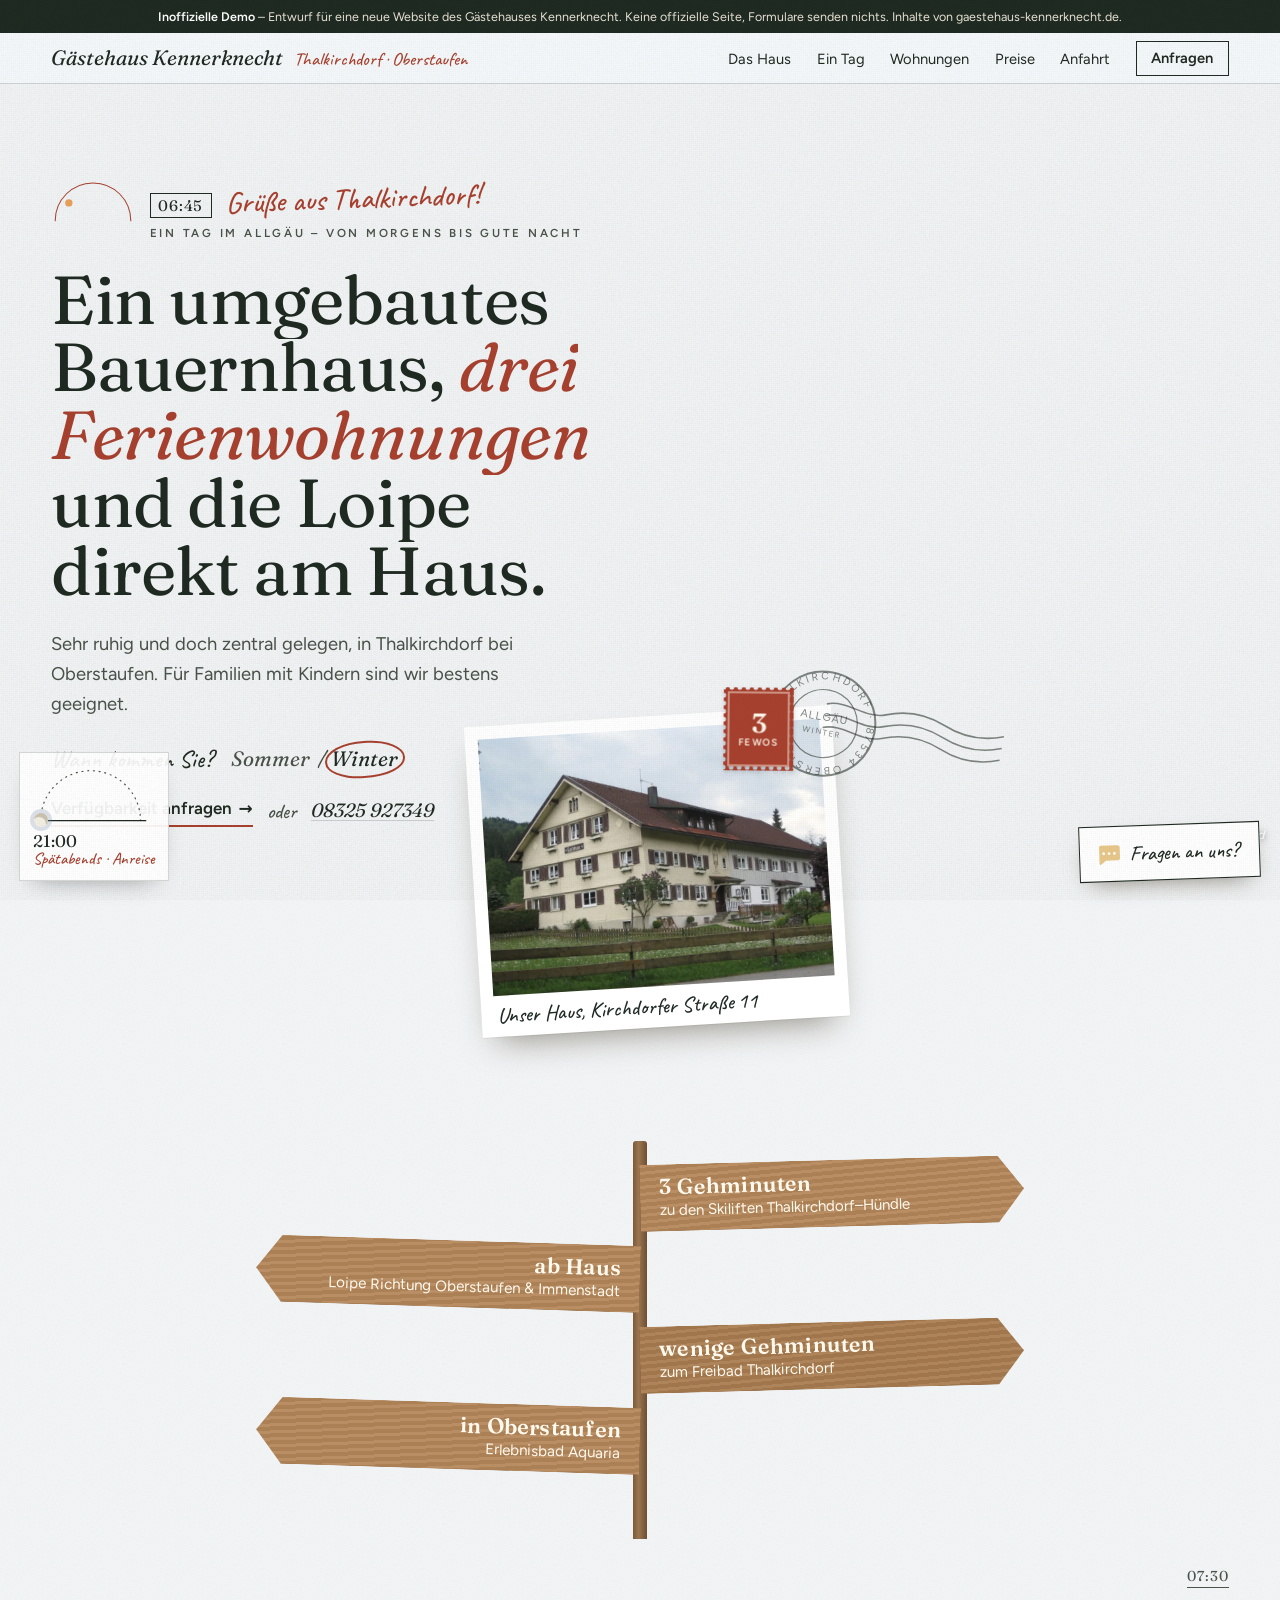
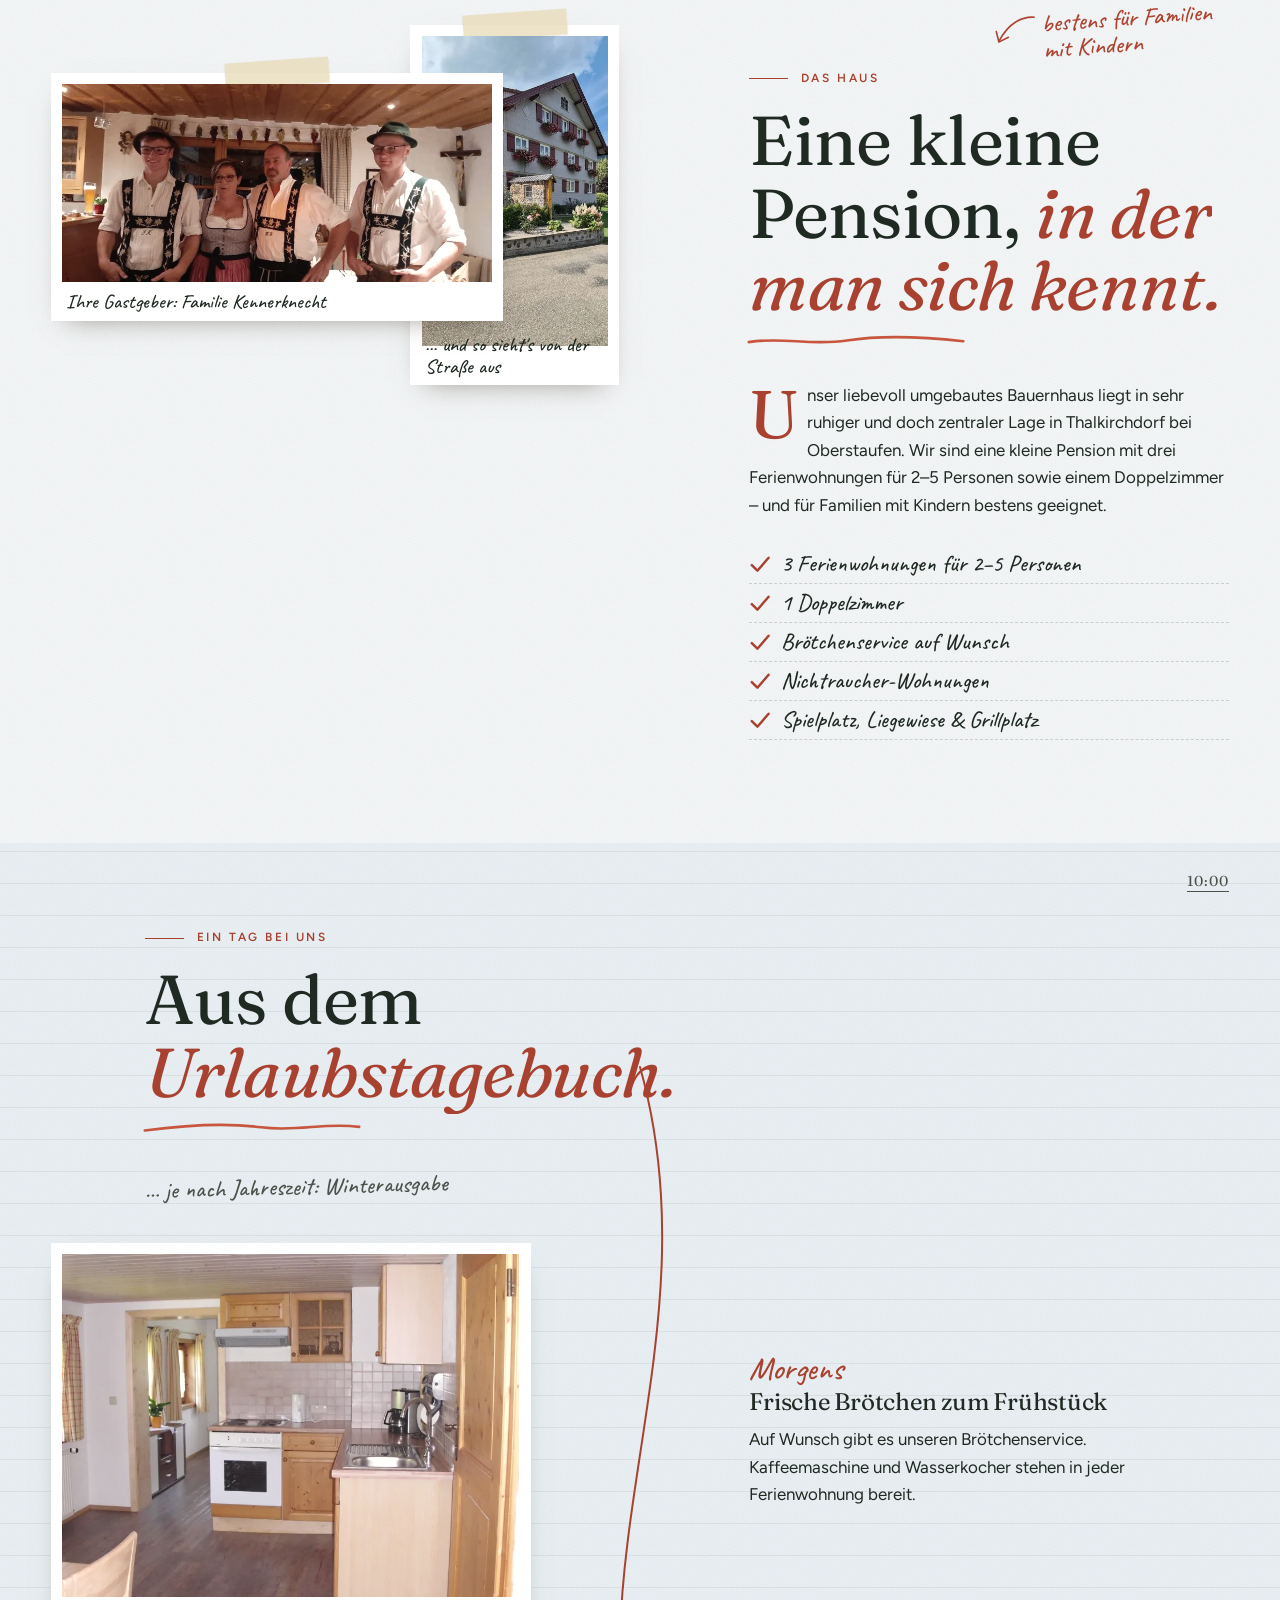
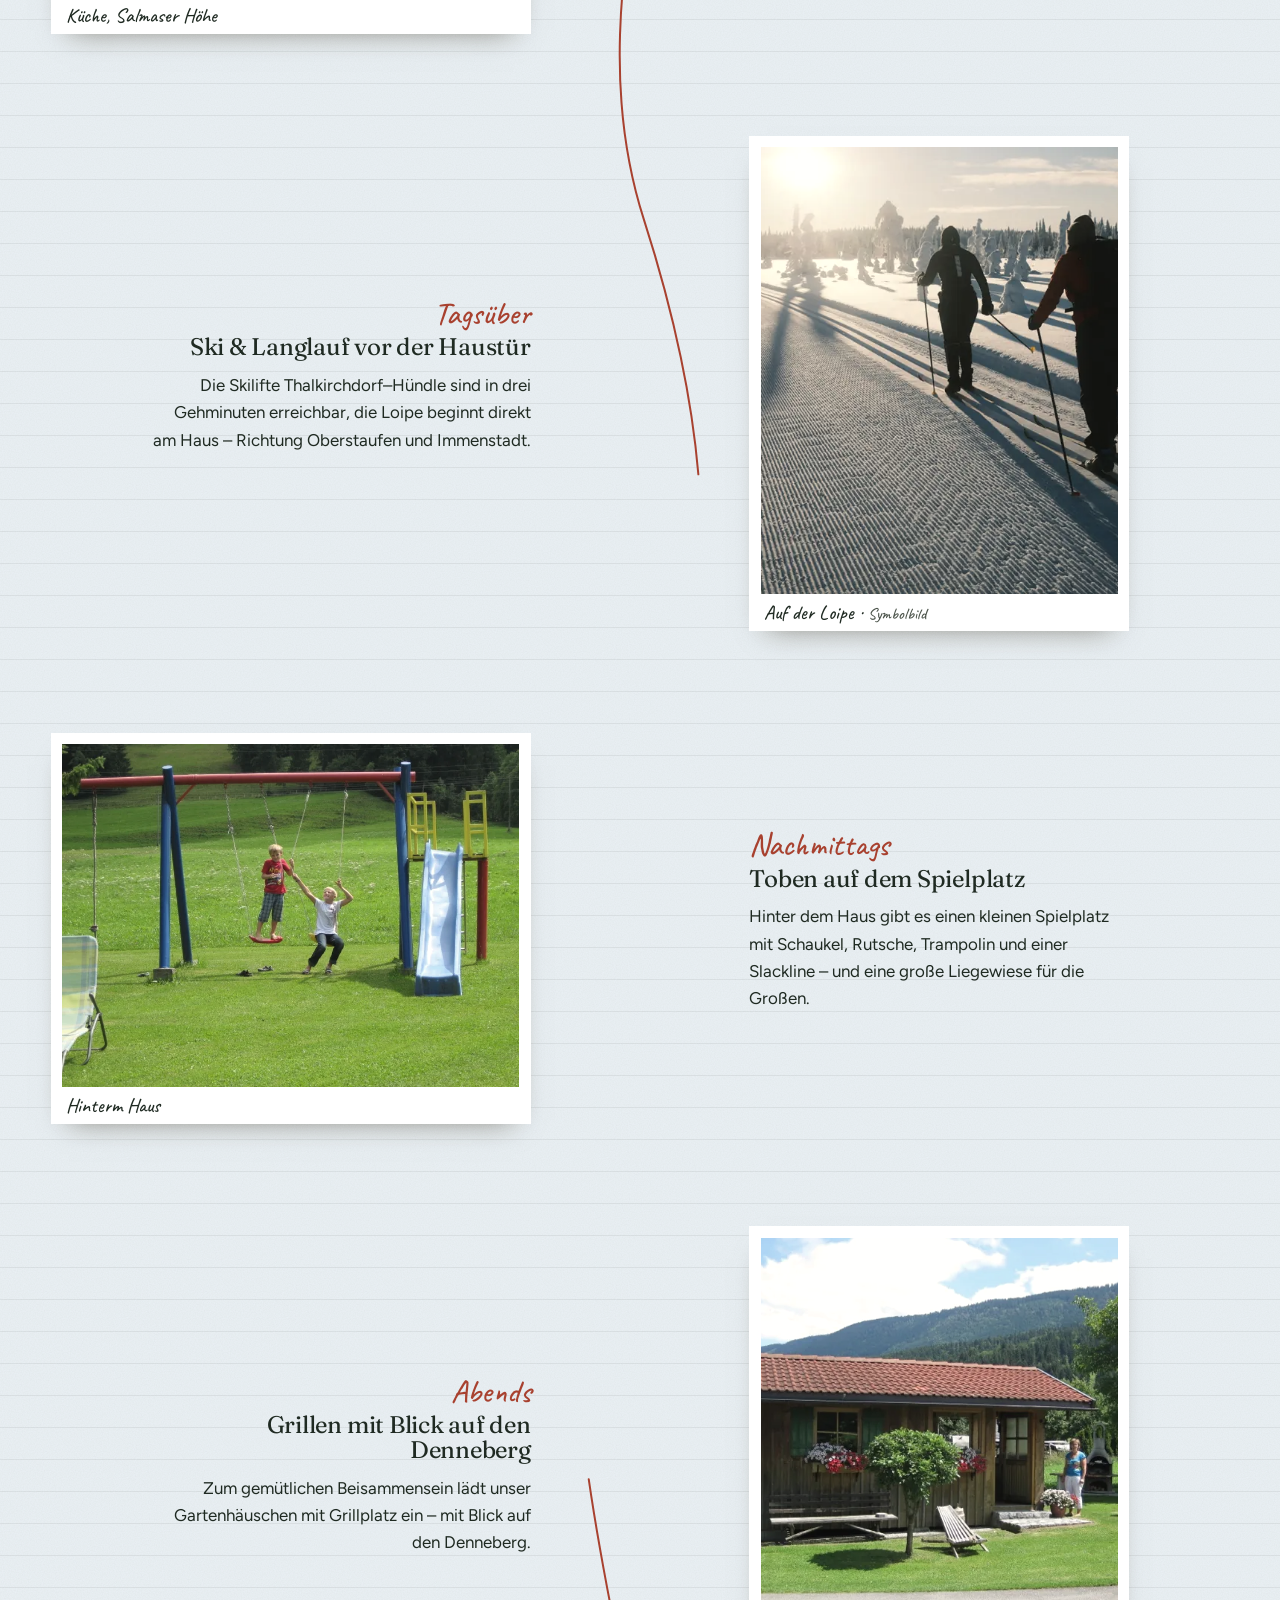
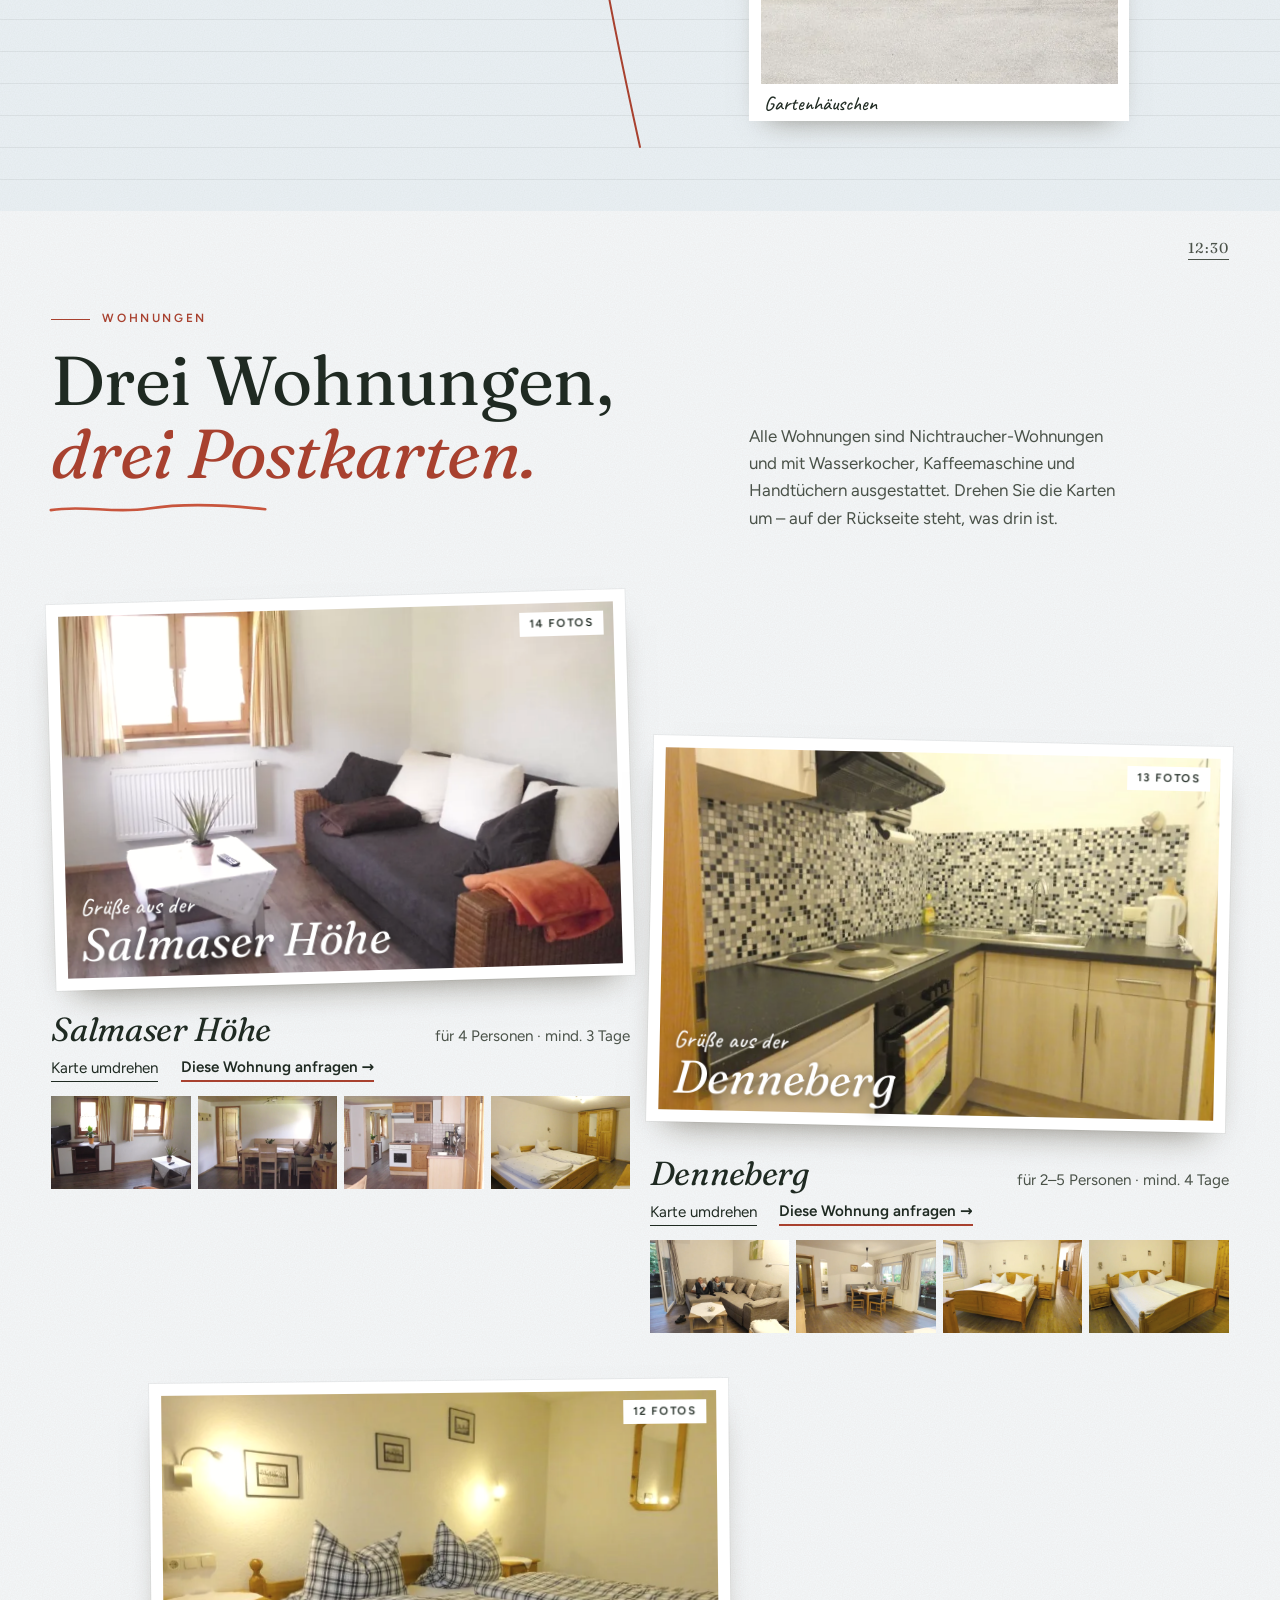
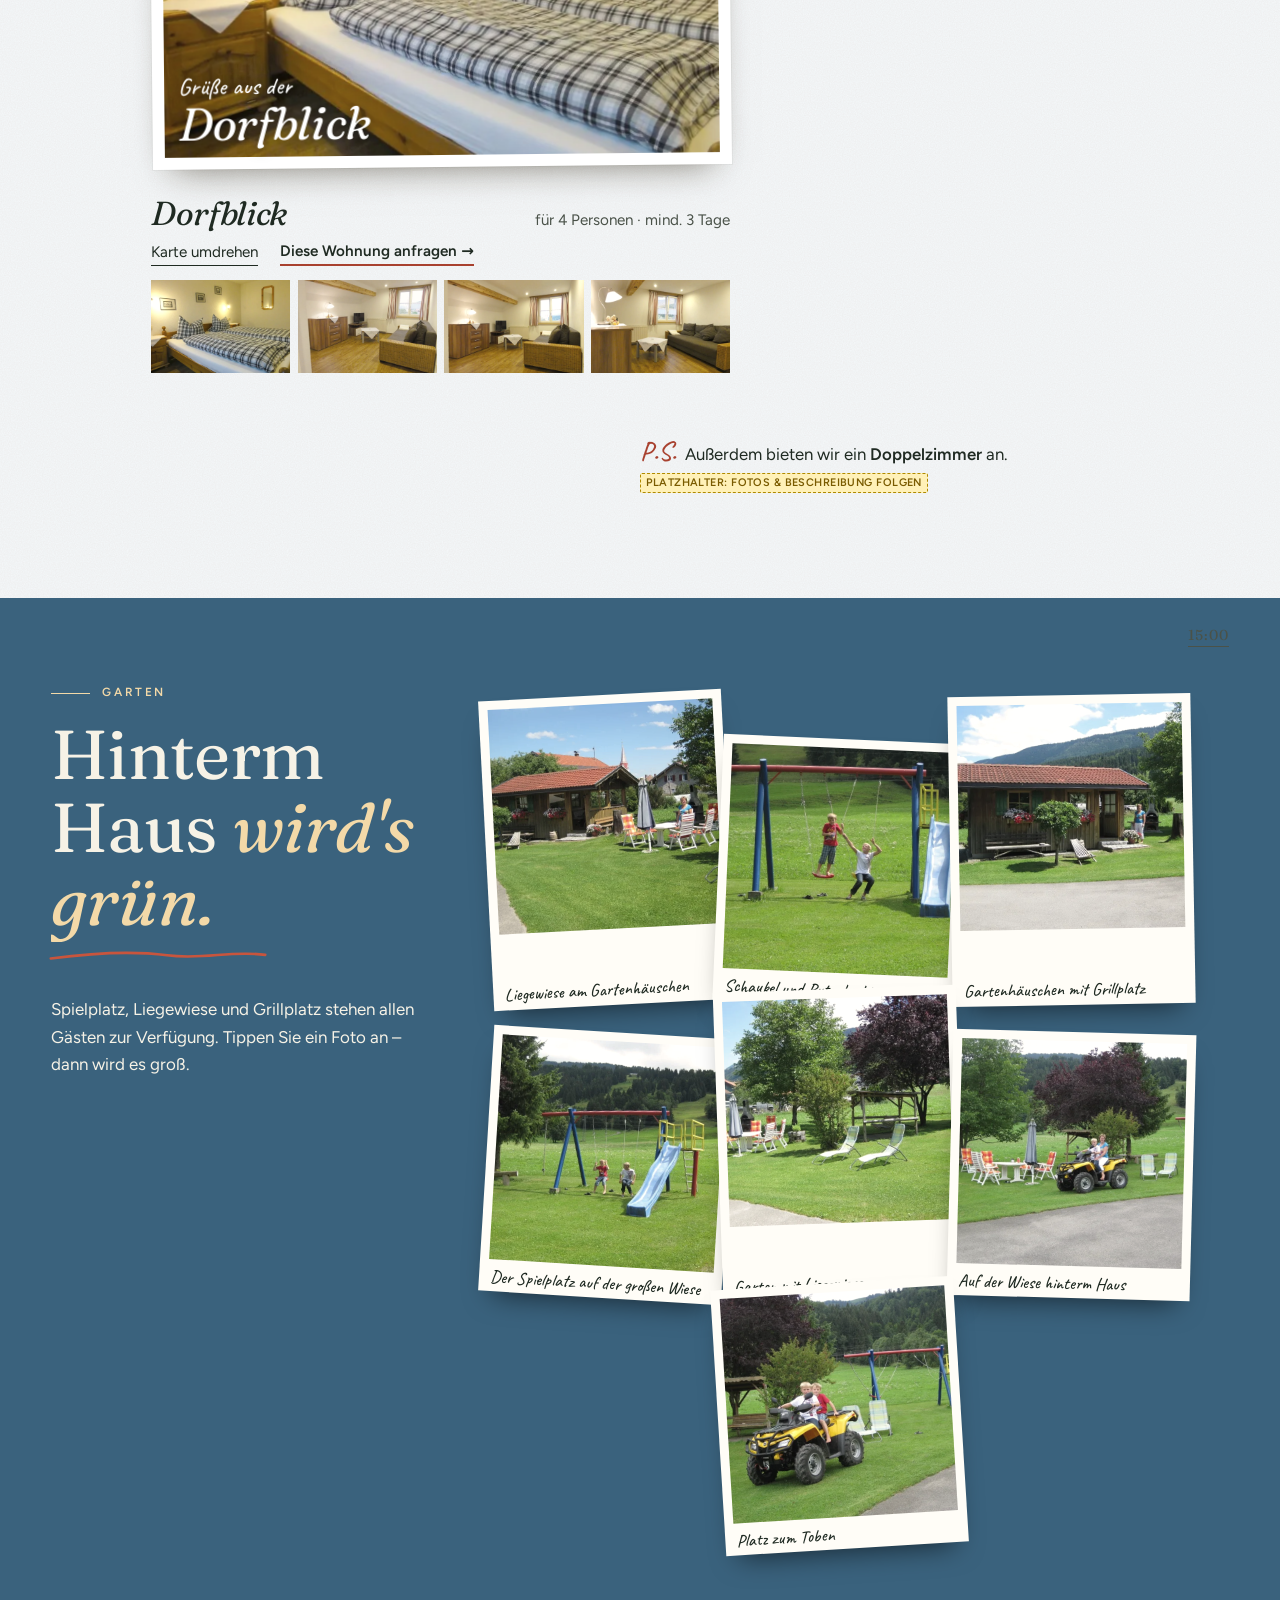
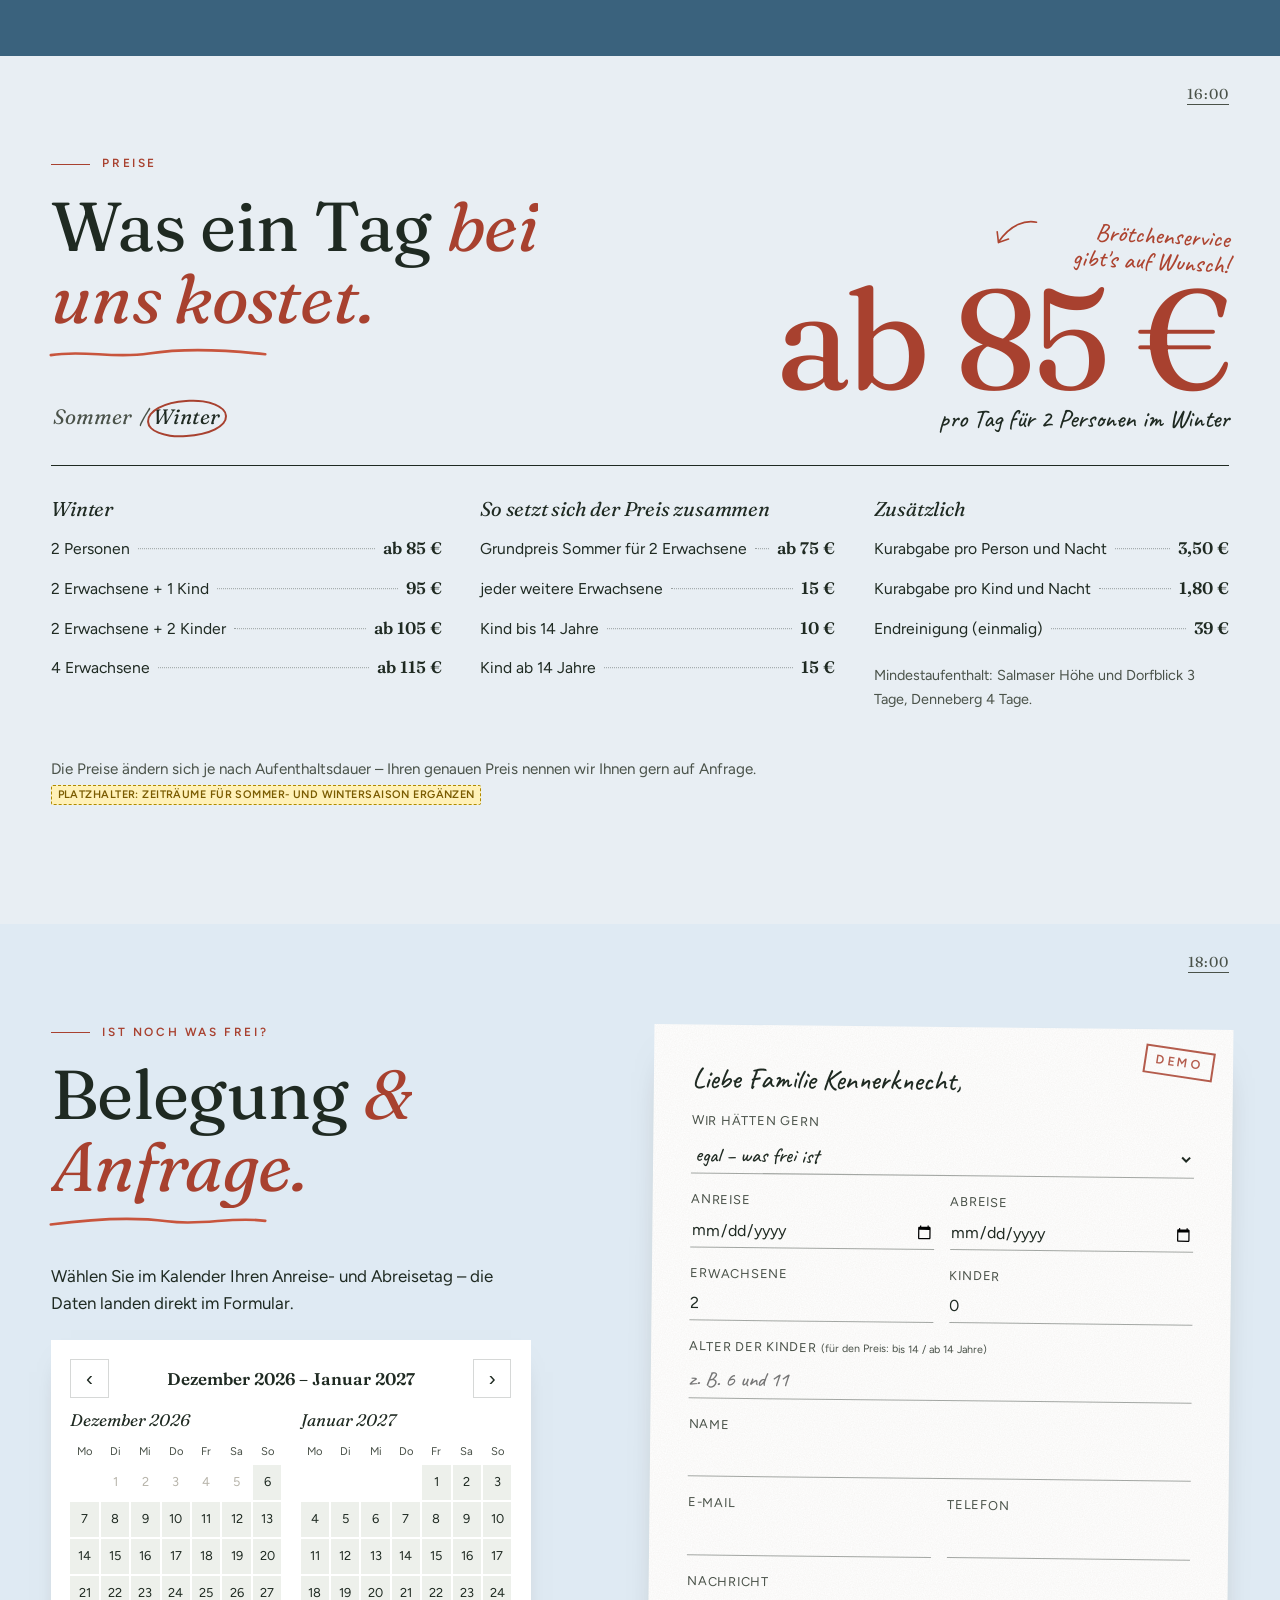
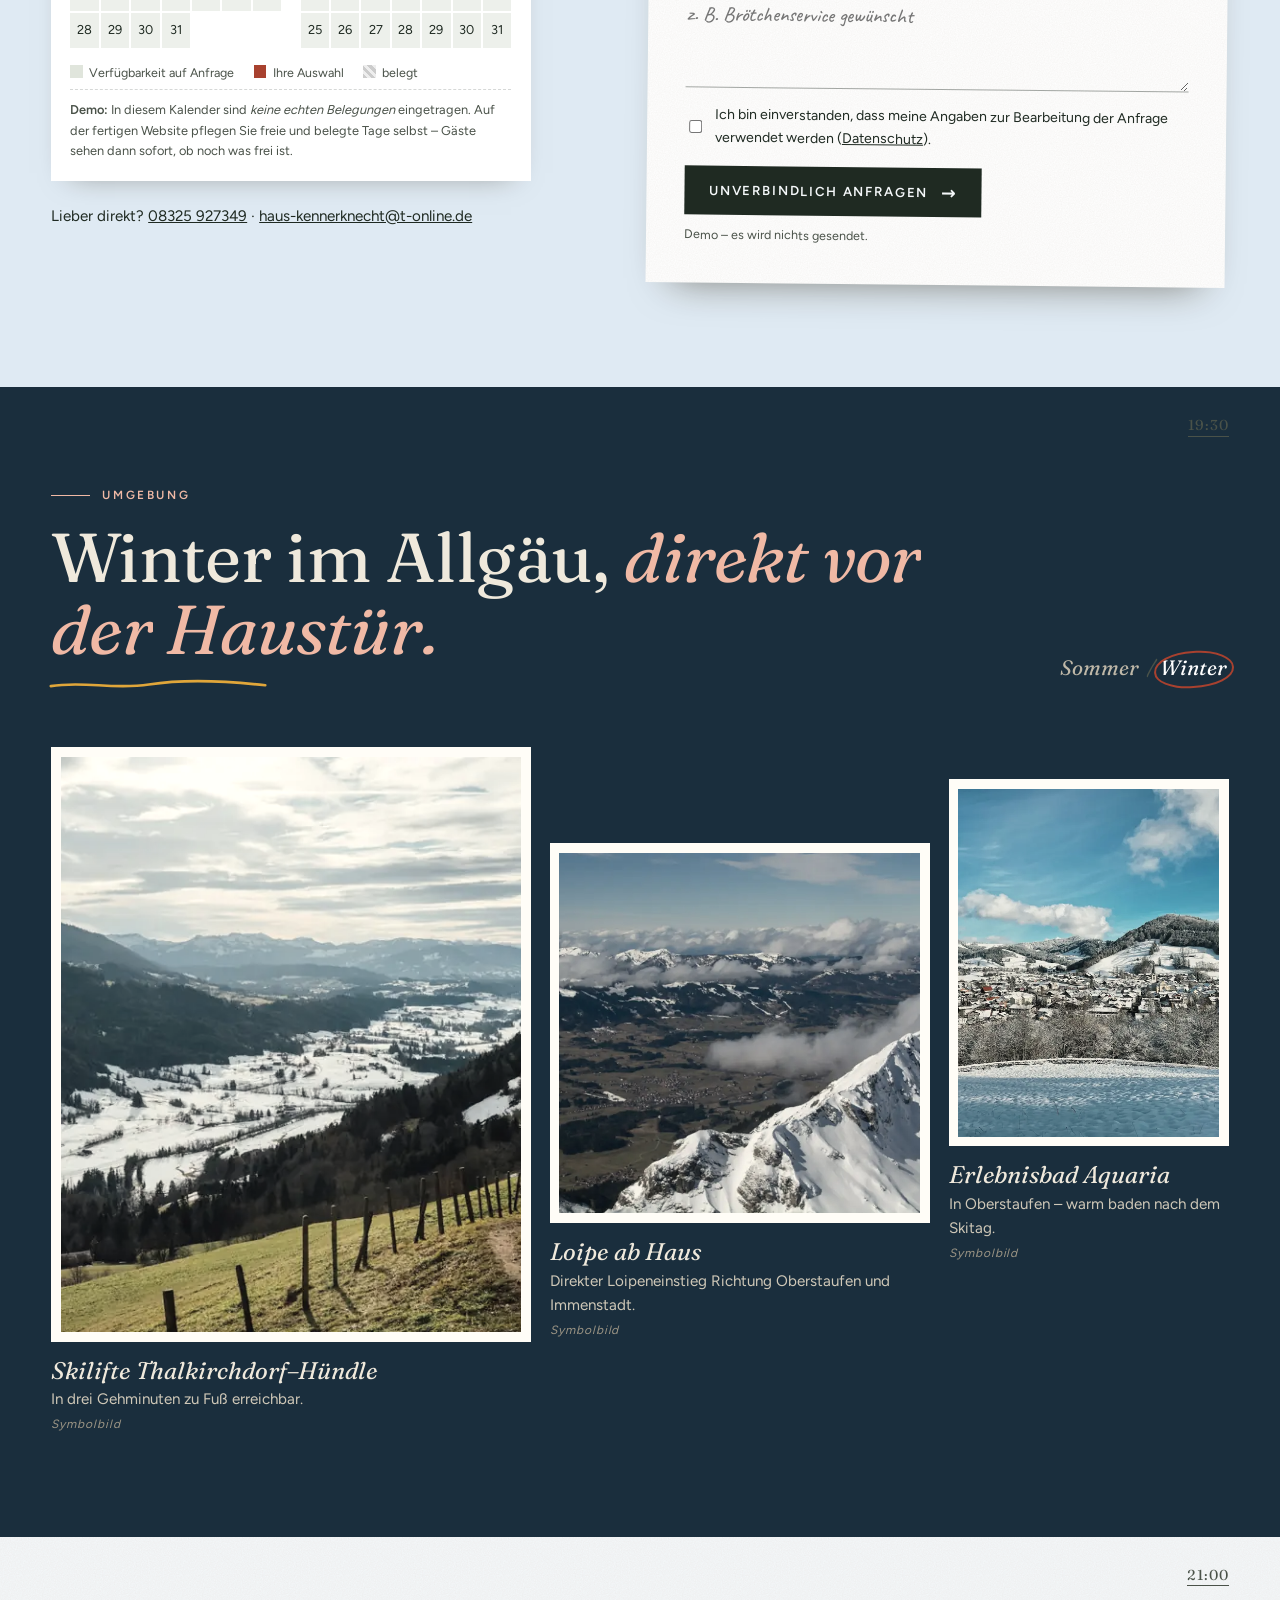
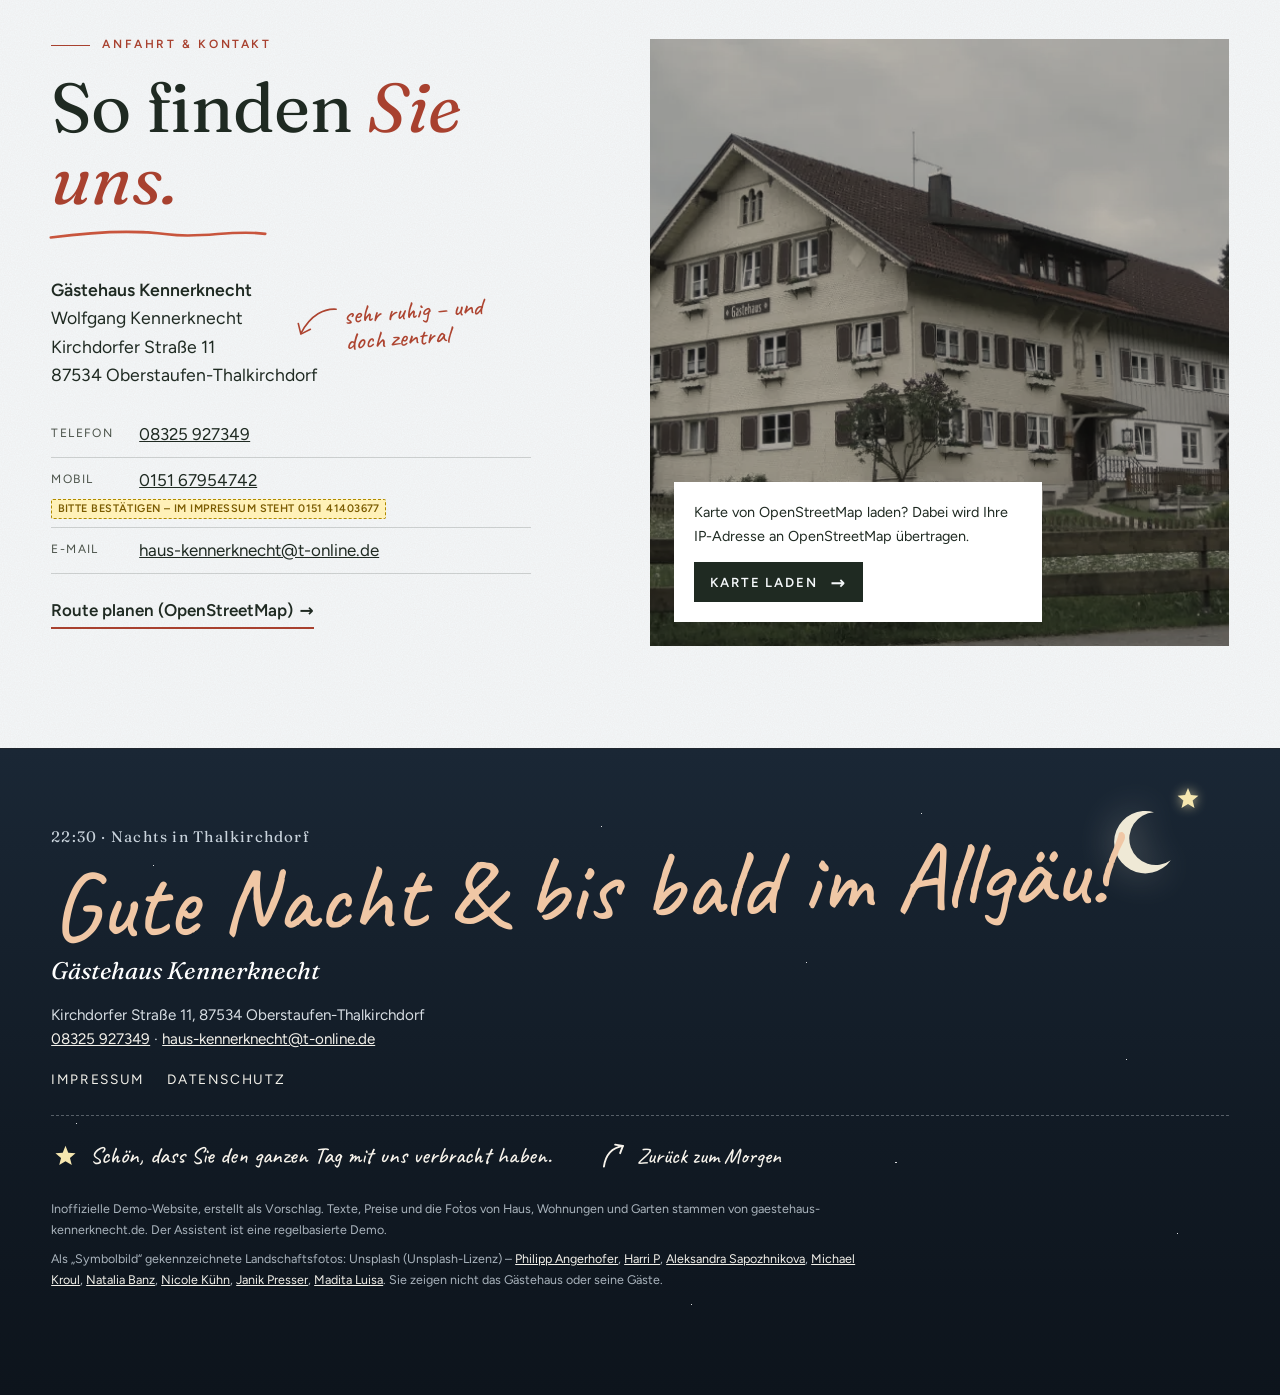
==== commit ecce6ca6: "Demo-Vorschau" ====
--- a/index.html
+++ b/index.html
@@ -13,6 +13,8 @@
 <link rel="stylesheet" href="css/style.css">
 <link rel="stylesheet" href="chatbot/chatbot.css">
 <link rel="stylesheet" href="css/premium.css">
+<!--liebe--><link rel="stylesheet" href="css/liebe.css"><link rel="stylesheet" href="css/liebe-site.css"><!--/liebe-->
+
 <script>try{if(!matchMedia('(prefers-reduced-motion: reduce)').matches&&!sessionStorage.getItem('demo-intro'))document.documentElement.classList.add('intro-on')}catch(e){}</script>
 <script>(function(){try{var s=localStorage.getItem('kk-season');}catch(e){}var m=new Date().getMonth();if(!s)s=(m>=10||m<=2)?'winter':'sommer';document.documentElement.dataset.season=s;})();</script>
 <script type="application/ld+json">{"@context": "https://schema.org", "@type": "LodgingBusiness", "name": "Gästehaus Kennerknecht", "description": "Liebevoll umgebautes Bauernhaus mit 3 Ferienwohnungen für 2–5 Personen und einem Doppelzimmer in Thalkirchdorf bei Oberstaufen.", "address": {"@type": "PostalAddress", "streetAddress": "Kirchdorfer Straße 11", "postalCode": "87534", "addressLocality": "Oberstaufen", "addressRegion": "Bayern", "addressCountry": "DE"}, "geo": {"@type": "GeoCoordinates", "latitude": 47.55243, "longitude": 10.08728}, "telephone": "+49 8325 927349", "email": "haus-kennerknecht@t-online.de", "url": "https://www.gaestehaus-kennerknecht.de/", "priceRange": "ab 75 € pro Tag (Sommer, 2 Personen)", "amenityFeature": [{"@type": "LocationFeatureSpecification", "name": "Spielplatz", "value": true}, {"@type": "LocationFeatureSpecification", "name": "Grillplatz", "value": true}, {"@type": "LocationFeatureSpecification", "name": "Liegewiese", "value": true}, {"@type": "LocationFeatureSpecification", "name": "Brötchenservice", "value": true}, {"@type": "LocationFeatureSpecification", "name": "Nichtraucher", "value": true}]}</script>
@@ -377,5 +379,6 @@
 <script src="js/main.js" defer></script>
 <script src="js/premium.js" defer></script>
 <script src="chatbot/chatbot.js" data-kb="chatbot/kb.json" defer></script>
+<!--liebe--><script type="application/json" id="liebe-cfg">{"underline": [{"sel": ".haus-text h2, .j-head h2, .flats-sec h2, #garten-h, .p-head h2, .r-left h2, .umgebung h2, .a-text h2", "style": "wave"}], "notes": [{"at": ".haus-text", "text": "bestens für Familien mit Kindern", "arrow": "dl", "rot": -4, "m": "inline", "css": {"right": "0", "top": "-2.2rem"}}, {"at": ".p-hero", "text": "Brötchenservice gibt's auf Wunsch!", "arrow": "dl", "rot": 3, "css": {"right": "0", "top": "-3.4rem"}}, {"at": ".a-text address", "text": "sehr ruhig – und doch zentral", "arrow": "dl", "rot": -4, "m": "inline", "css": {"left": "15rem", "top": "1.4rem"}}], "squish": ".nav-cta, .send, .mobile-bar a", "burst": {"sel": ".nav-cta, .send, a[href^='tel:'], a[href='#anfrage'], .mobile-bar a", "shapes": ["sun", "flower", "leaf"], "colors": ["#e0a63a", "#c8553d", "#4d6a4b"], "n": 7}, "egg": {"at": ".footer.nacht", "type": "shooting", "label": "Sternschnuppe anstupsen", "hint": "Psst – einen Stern antippen", "svg": "<svg width='30' height='30' viewBox='0 0 24 24' aria-hidden='true'><path d='M12 3.2l2.3 5.6 6 .5-4.6 3.9 1.5 5.9L12 15.9l-5.2 3.2 1.5-5.9L3.7 9.3l6-.5z' fill='#f6e7b0'/><\/svg>", "msg": "Eine Sternschnuppe über Thalkirchdorf – wünschen Sie sich was!", "css": {"top": "2.2rem", "right": "6%"}, "autoclose": 6000}, "foot": {"at": ".footer .foot-inner", "after": ".foot-nav", "text": "Schön, dass Sie den ganzen Tag mit uns verbracht haben.", "top": "Zurück zum Morgen", "shape": "star"}, "texture": "linen"}</script><script src="js/liebe.js" defer></script><!--/liebe-->
 </body>
 </html>
--- a/css/liebe.css
+++ b/css/liebe.css
@@ -0,0 +1,115 @@
+/* liebe.css – gemeinsame „Handgemacht“-Schicht (Runde 7). Farben/Schrift je Seite über Variablen in liebe-site.css:
+   --lv-hand (Handschrift), --lv-ink (Notizen), --lv-ul (Unterstreichung), --lv-accent, --lv-paper, --lv-tape */
+:root{--lv-hand:cursive;--lv-ink:currentColor;--lv-ul:currentColor;--lv-accent:currentColor;--lv-paper:#fbf7ef;--lv-tape:rgba(236,224,190,.78);--lv-ease:cubic-bezier(.22,.61,.36,1);--lv-tex-o:.5}
+.lv-anchor{position:relative;inset:auto!important}
+
+/* Papier-/Holz-/Stoff-Textur: ein ruhendes, sehr leichtes Korn über der Seite */
+html[class*="lv-tex-"] body::after{content:"";position:fixed;inset:0;pointer-events:none;z-index:2147483000;opacity:var(--lv-tex-o);background-size:256px 256px}
+html[class*="lv-tex-"] body::after{background-image:url(../img/liebe/tex.webp)}
+@media print{html[class*="lv-tex-"] body::after{display:none}}
+
+/* 1 · Unterstreichung */
+.lv-ul{display:block;width:min(var(--lv-ul-w,210px),62%);height:var(--lv-ul-h,13px);margin:.18em 0 0 var(--lv-ul-ml,-.05em);color:var(--lv-ul);pointer-events:none;line-height:0}
+.lv-ul-c{margin-inline:auto}
+.lv-ul-alt{transform:rotate(-1.2deg) scaleX(-1)}
+.lv-ul svg{width:100%;height:100%;overflow:visible;display:block}
+.lv-ul path{fill:none;stroke:currentColor;stroke-width:var(--lv-ul-sw,2.6);stroke-linecap:round;stroke-linejoin:round;vector-effect:non-scaling-stroke;stroke-dasharray:1;stroke-dashoffset:1;transition:stroke-dashoffset 1.15s .45s var(--lv-ease)}
+.lv-in>.lv-ul path,.in>.lv-ul path,.lv-reduce .lv-ul path{stroke-dashoffset:0}
+.lv-ul-brush path{stroke-width:calc(var(--lv-ul-sw,2.6) * 1.8)}
+
+/* 2 · Randnotizen */
+.lv-note{position:absolute;z-index:3;display:flex;align-items:flex-start;gap:.15rem;font-family:var(--lv-hand);font-size:var(--lv-note-fs,1.35rem);line-height:1.05;color:var(--lv-ink);font-weight:var(--lv-note-fw,500);width:max-content;max-width:var(--lv-note-mw,15rem);pointer-events:none;transform:rotate(var(--lv-rot,-3deg));opacity:0;transition:opacity .7s .25s var(--lv-ease),translate .7s .25s var(--lv-ease);translate:0 6px;text-wrap:balance}
+.lv-note.lv-in,.lv-reduce .lv-note{opacity:1;translate:0 0}
+.lv-note-t{display:block}
+.lv-arrow{flex:none;width:3.2rem;height:2.2rem;overflow:visible;margin-top:.1rem}
+.lv-arrow path{fill:none;stroke:currentColor;stroke-width:2;stroke-linecap:round;stroke-linejoin:round;stroke-dasharray:1;stroke-dashoffset:1;transition:stroke-dashoffset .8s .55s var(--lv-ease)}
+.lv-arrow .lv-ah{transition-delay:1.2s;transition-duration:.35s}
+.lv-in .lv-arrow path,.lv-reduce .lv-arrow path{stroke-dashoffset:0}
+.lv-arrow-dl .lv-arrow{}                         /* Pfeil zeigt nach unten links (Grundform) */
+.lv-arrow-dr .lv-arrow{transform:scaleX(-1)}
+.lv-arrow-ul .lv-arrow{transform:scaleY(-1)}
+.lv-arrow-ur .lv-arrow{transform:scale(-1,-1)}
+.lv-arrow-dr,.lv-arrow-ur{flex-direction:row-reverse}
+@media (max-width:899px){
+  .lv-note-dk{display:none}
+  .lv-note-m{position:static;display:flex;margin:.9rem 0 .2rem;width:auto;max-width:100%;font-size:var(--lv-note-fs-m,1.2rem);transform:rotate(-1.5deg);inset:auto!important}
+  .lv-note-m .lv-arrow{width:2.4rem;height:1.7rem}
+}
+
+/* 3 · Bildrahmen-Details */
+.lv-deco{position:absolute;inset:0;pointer-events:none;z-index:4}
+.lv-c{position:absolute;width:26px;height:26px;background:var(--lv-corner,#2b1c13);opacity:.88;filter:drop-shadow(0 1px 1px rgba(0,0,0,.25))}
+.lv-c1{top:var(--lv-c-off,-4px);left:var(--lv-c-off,-4px);clip-path:polygon(0 0,100% 0,0 100%)}
+.lv-c2{top:var(--lv-c-off,-4px);right:var(--lv-c-off,-4px);clip-path:polygon(0 0,100% 0,100% 100%)}
+.lv-c3{bottom:var(--lv-c-off,-4px);right:var(--lv-c-off,-4px);clip-path:polygon(100% 0,100% 100%,0 100%)}
+.lv-c4{bottom:var(--lv-c-off,-4px);left:var(--lv-c-off,-4px);clip-path:polygon(0 0,100% 100%,0 100%)}
+.lv-tape{position:absolute;top:-12px;left:50%;width:92px;height:26px;margin-left:-46px;background:var(--lv-tape);transform:rotate(-4deg);box-shadow:0 1px 2px rgba(0,0,0,.12)}
+.lv-tape-r{transform:rotate(5deg);left:auto;right:14px;margin:0}
+.lv-pin{position:absolute;top:-7px;left:50%;width:16px;height:16px;margin-left:-8px;border-radius:50%;background:radial-gradient(circle at 35% 35%,#fff7 0 2px,transparent 3px),var(--lv-pin,#ad4430);box-shadow:0 2px 3px rgba(0,0,0,.35)}
+.lv-fr{rotate:var(--lv-tilt,0deg);transition:rotate .5s var(--lv-ease),translate .5s var(--lv-ease)}
+@media (hover:hover){.lv-fr:hover{rotate:0deg;translate:0 -3px}}
+
+/* 4 · Hover & Klick */
+.lv-lift{transition:translate .4s var(--lv-ease),rotate .4s var(--lv-ease),box-shadow .4s var(--lv-ease)}
+@media (hover:hover){.lv-lift:hover{translate:0 -5px;rotate:-.5deg}}
+.lv-squish{transition:scale .18s var(--lv-ease)}
+.lv-squish:active{scale:.96}
+.lv-burst{position:fixed;width:0;height:0;z-index:2147483001;pointer-events:none}
+.lv-bp{position:absolute;left:0;top:0;width:18px;height:18px;transform:translate(-50%,-50%)}
+.lv-bp svg{width:100%;height:100%;fill:currentColor;overflow:visible}
+.lv-bp svg .o{fill:none;stroke:currentColor;stroke-width:1.8;stroke-linecap:round}
+.lv-bp svg .c{fill:#fff8e6}
+
+/* 5 · Überraschung */
+.lv-egg{position:absolute;z-index:5;display:flex;align-items:center;gap:.6rem}
+.lv-egg-btn{all:unset;cursor:pointer;display:block;line-height:0;border-radius:10px;transition:transform .35s var(--lv-ease)}
+.lv-egg-btn:focus-visible{outline:2px dashed currentColor;outline-offset:4px}
+.lv-egg-btn svg{display:block;overflow:visible}
+@media (hover:hover){.lv-egg-btn:hover{transform:rotate(-8deg) scale(1.06)}}
+.lv-egg-msg{font-family:var(--lv-hand);font-size:var(--lv-egg-fs,1.3rem);line-height:1.1;max-width:16rem;color:var(--lv-egg-ink,currentColor);opacity:0;translate:-6px 0;transition:opacity .45s var(--lv-ease),translate .45s var(--lv-ease)}
+.lv-egg-on .lv-egg-msg{opacity:1;translate:0 0}
+.lv-count{font-family:inherit;font-size:1.25em;margin-right:.25em}
+.lv-shoot{position:absolute;top:18%;left:8%;width:120px;height:2px;border-radius:2px;background:linear-gradient(90deg,transparent,#fff7d6);pointer-events:none;animation:lvShoot 1.3s var(--lv-ease) forwards;z-index:2}
+@keyframes lvShoot{0%{transform:translate(0,0) rotate(18deg);opacity:0}15%{opacity:1}100%{transform:translate(70vw,26vh) rotate(18deg);opacity:0}}
+
+/* 6 · Fußzeile */
+.lv-foot{display:flex;flex-wrap:wrap;align-items:center;justify-content:flex-start;gap:.8rem 2.5rem;margin:2rem 0 0;padding-top:1.2rem;border-top:1px dashed color-mix(in srgb,currentColor 35%,transparent)}
+.lv-foot-t{display:flex;align-items:center;gap:.6rem;margin:0;font-family:var(--lv-hand);font-size:var(--lv-foot-fs,1.45rem);line-height:1.15;color:var(--lv-foot-ink,inherit)}
+.lv-foot-i{width:1.25em;height:1.25em;flex:none;fill:var(--lv-foot-heart,#c8553d);animation:lvBeat 2.6s ease-in-out infinite}
+.lv-foot-i .o{fill:none;stroke:var(--lv-foot-heart,#c8553d);stroke-width:1.8}
+@keyframes lvBeat{0%,70%,100%{transform:scale(1)}78%{transform:scale(1.18)}86%{transform:scale(.96)}92%{transform:scale(1.1)}}
+.lv-top{all:unset;cursor:pointer;display:inline-flex;align-items:center;gap:.35rem;font-family:var(--lv-hand);font-size:var(--lv-foot-fs,1.35rem);color:var(--lv-foot-ink,inherit);padding:.2rem .3rem;border-radius:6px}
+.lv-top svg{width:1.6em;height:1.6em;overflow:visible;transition:transform .35s var(--lv-ease)}
+.lv-top path{fill:none;stroke:currentColor;stroke-width:2.2;stroke-linecap:round;stroke-linejoin:round}
+.lv-top:hover svg{transform:translateY(-4px) rotate(-6deg)}
+.lv-top:focus-visible{outline:2px dashed currentColor;outline-offset:3px}
+
+/* Sanfte Übergänge zwischen Seiten (Impressum ⇄ Start) */
+@media (prefers-reduced-motion:no-preference){
+  @view-transition{navigation:auto}
+  ::view-transition-old(root),::view-transition-new(root){animation-duration:.38s;animation-timing-function:var(--lv-ease)}
+}
+/* Bewegung reduzieren: alles still und sofort sichtbar */
+@media (prefers-reduced-motion:reduce){
+  .lv-note,.lv-ul path,.lv-arrow path,.lv-fr,.lv-lift,.lv-egg-msg{transition:none!important}
+  .lv-foot-i{animation:none}
+  .lv-note{opacity:1;translate:0 0}
+}
+
+/* 404 – liebevoll verlaufen */
+.lv-404{margin:0;min-height:100vh;background:var(--lv-404-bg,var(--lv-paper));color:var(--lv-404-ink,#222);font-family:var(--lv-404-font,system-ui,sans-serif)}
+.lv-404 .demo-banner{background:#fff3b0;color:#3a2f00;font:500 .82rem/1.4 system-ui,sans-serif;padding:.5rem 1rem;text-align:center;border-bottom:1px solid #e6d27a}
+.lv-404-main{display:grid;place-items:center;padding:clamp(2rem,6vw,5rem) 1.2rem;min-height:calc(100vh - 3rem);box-sizing:border-box}
+.lv-404-card{position:relative;max-width:34rem;text-align:center}
+.lv-404-code{margin:0;font-family:var(--lv-404-display,inherit);font-size:clamp(4.5rem,18vw,8.5rem);line-height:.9;letter-spacing:-.02em;color:var(--lv-404-accent,#c8553d);opacity:.9}
+.lv-404-art{width:min(220px,60vw);margin:.4rem auto 1rem}
+.lv-404-art svg{width:100%;height:auto;overflow:visible}
+.lv-404 h1{font-family:var(--lv-404-display,inherit);font-size:clamp(1.6rem,5vw,2.4rem);line-height:1.1;margin:.2rem 0 .7rem;font-weight:var(--lv-404-hw,600)}
+.lv-404-text{font-size:1.05rem;line-height:1.55;margin:0 auto 1rem;max-width:28rem;opacity:.85}
+.lv-404-hand{font-family:var(--lv-hand);font-size:1.5rem;color:var(--lv-ink);transform:rotate(-2deg);margin:0 0 1.6rem}
+.lv-404-btn{display:inline-block;padding:.85rem 1.5rem;border-radius:var(--lv-404-r,999px);background:var(--lv-404-accent,#c8553d);color:var(--lv-404-btn-ink,#fff);text-decoration:none;font-weight:600;transition:transform .3s var(--lv-ease),box-shadow .3s var(--lv-ease)}
+.lv-404-btn:hover{transform:translateY(-3px) rotate(-1deg);box-shadow:0 8px 20px rgba(0,0,0,.15)}
+.lv-404-btn:focus-visible{outline:2px dashed currentColor;outline-offset:4px}
+.lv-404-art .draw{fill:none;stroke:currentColor;stroke-width:2.4;stroke-linecap:round;stroke-linejoin:round;stroke-dasharray:1;stroke-dashoffset:1;animation:lvDraw 1.6s .2s var(--lv-ease) forwards}
+@keyframes lvDraw{to{stroke-dashoffset:0}}
+@media (prefers-reduced-motion:reduce){.lv-404-art .draw{animation:none;stroke-dashoffset:0}}
--- a/css/liebe-site.css
+++ b/css/liebe-site.css
@@ -0,0 +1,16 @@
+/* Gästehaus Kennerknecht – liebevolle Details (Ein Tag im Allgäu). Wird von liebe_inject.py nicht überschrieben. */
+:root{--lv-hand:'Caveat',cursive;--lv-ink:#ad4430;--lv-ul:#c8553d;--lv-tex-o:.35;--lv-note-fs:1.55rem;--lv-ul-w:220px}
+.umgebung{--lv-ul:#e0a63a}
+/* Sternschnuppe im Nacht-Footer */
+.footer.nacht{position:relative}
+.lv-egg-shooting{flex-direction:row-reverse;--lv-egg-ink:#f6e7b0;--lv-egg-fs:1.45rem}
+.lv-egg-shooting .lv-egg-btn svg{filter:drop-shadow(0 0 6px rgba(246,231,176,.8));animation:lvTwinkle 3.2s ease-in-out infinite}
+.lv-egg-shooting .lv-egg-msg{text-align:right;max-width:15rem}
+@keyframes lvTwinkle{0%,100%{opacity:.75;transform:scale(1)}50%{opacity:1;transform:scale(1.18) rotate(12deg)}}
+.lv-shoot{top:3rem;left:auto;right:30%;background:linear-gradient(90deg,transparent,#fff7d6);animation-name:lvShootK}
+@keyframes lvShootK{0%{transform:translate(0,0) rotate(160deg);opacity:0}15%{opacity:1}100%{transform:translate(-45vw,18vh) rotate(160deg);opacity:0}}
+.footer .lv-foot{--lv-foot-heart:#f6e7b0;--lv-foot-ink:#f8f4ec;margin:1.6rem 0 1.4rem}
+@media (max-width:899px){.lv-egg-shooting{top:1rem!important;right:1rem!important}.lv-egg-shooting .lv-egg-msg{max-width:11rem;font-size:1.2rem}}
+@media (prefers-reduced-motion:reduce){.lv-egg-shooting .lv-egg-btn svg{animation:none}}
+.lv-404{--lv-404-bg:#f8f4ec;--lv-404-ink:#1f2a22;--lv-404-accent:#ad4430;--lv-404-font:'Figtree',system-ui,sans-serif;--lv-404-display:'Fraunces',Georgia,serif}
+.lv-404-art{color:#4d6a4b}
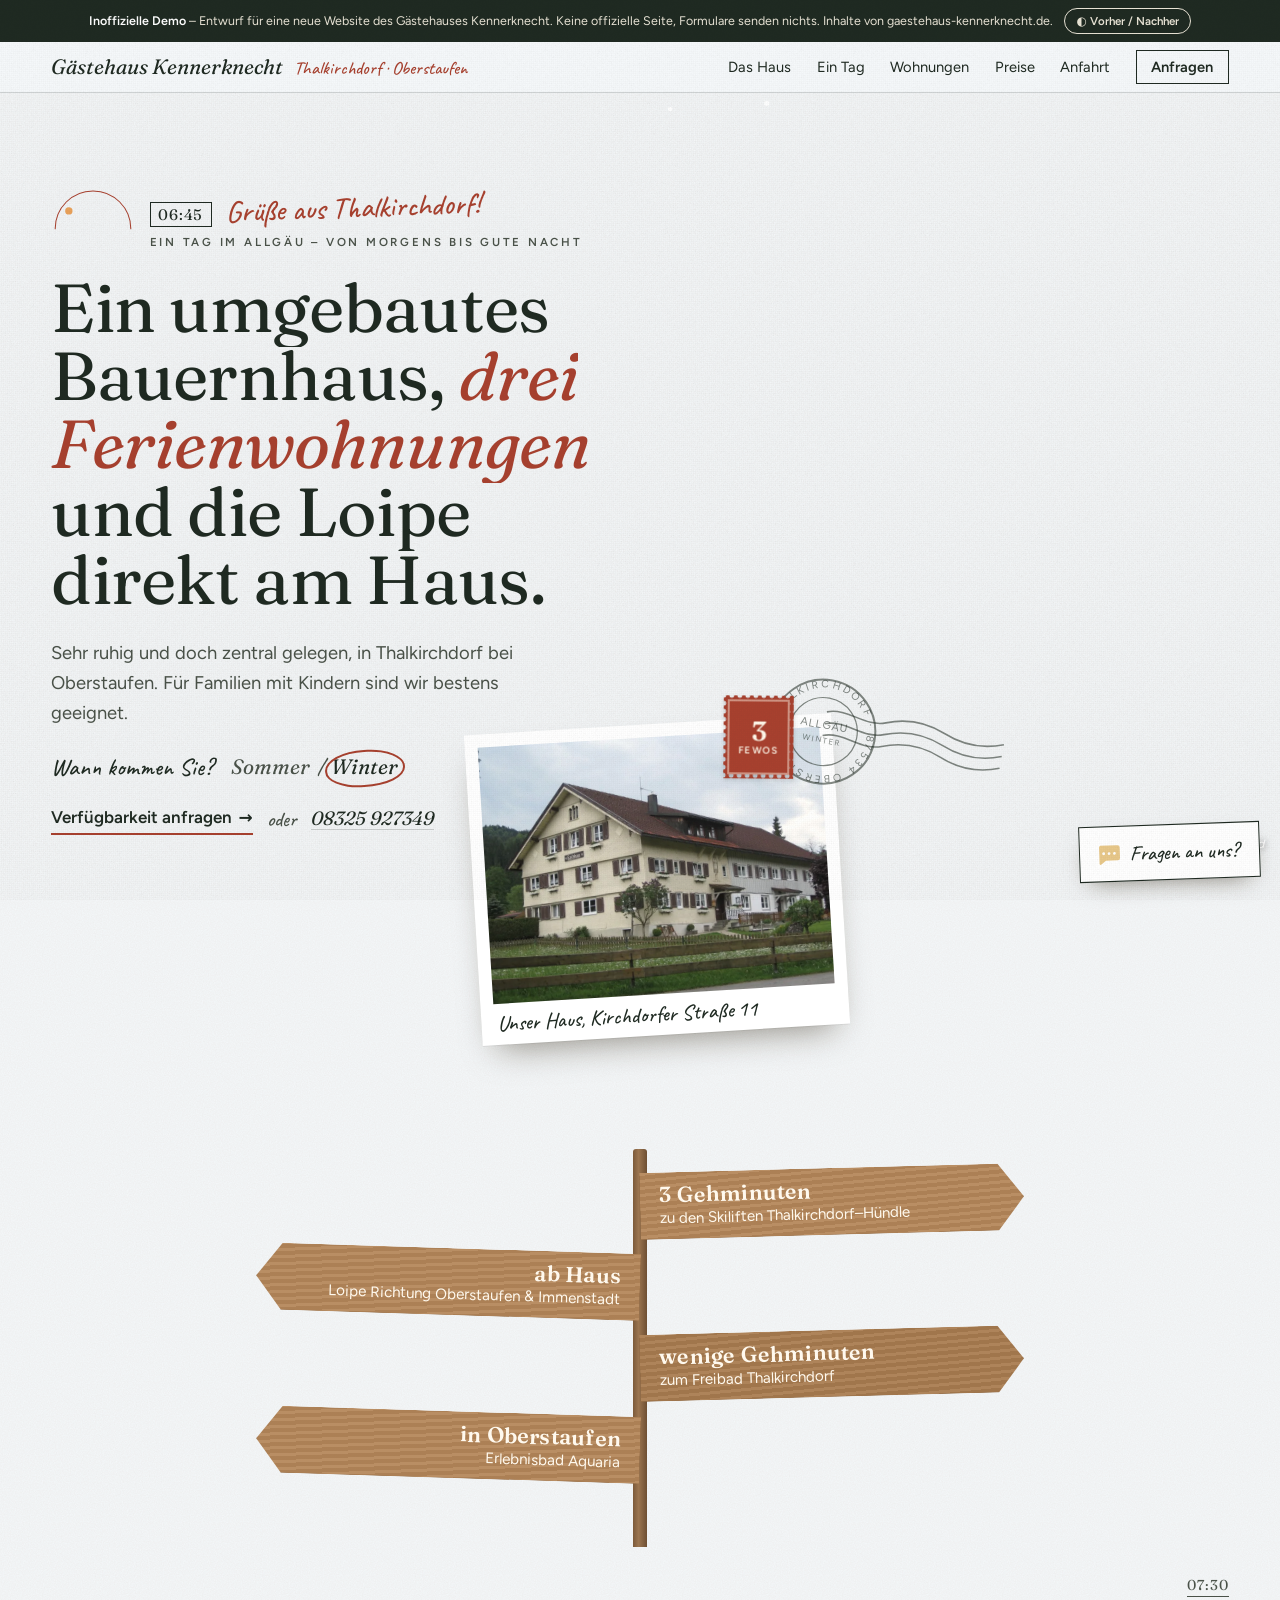
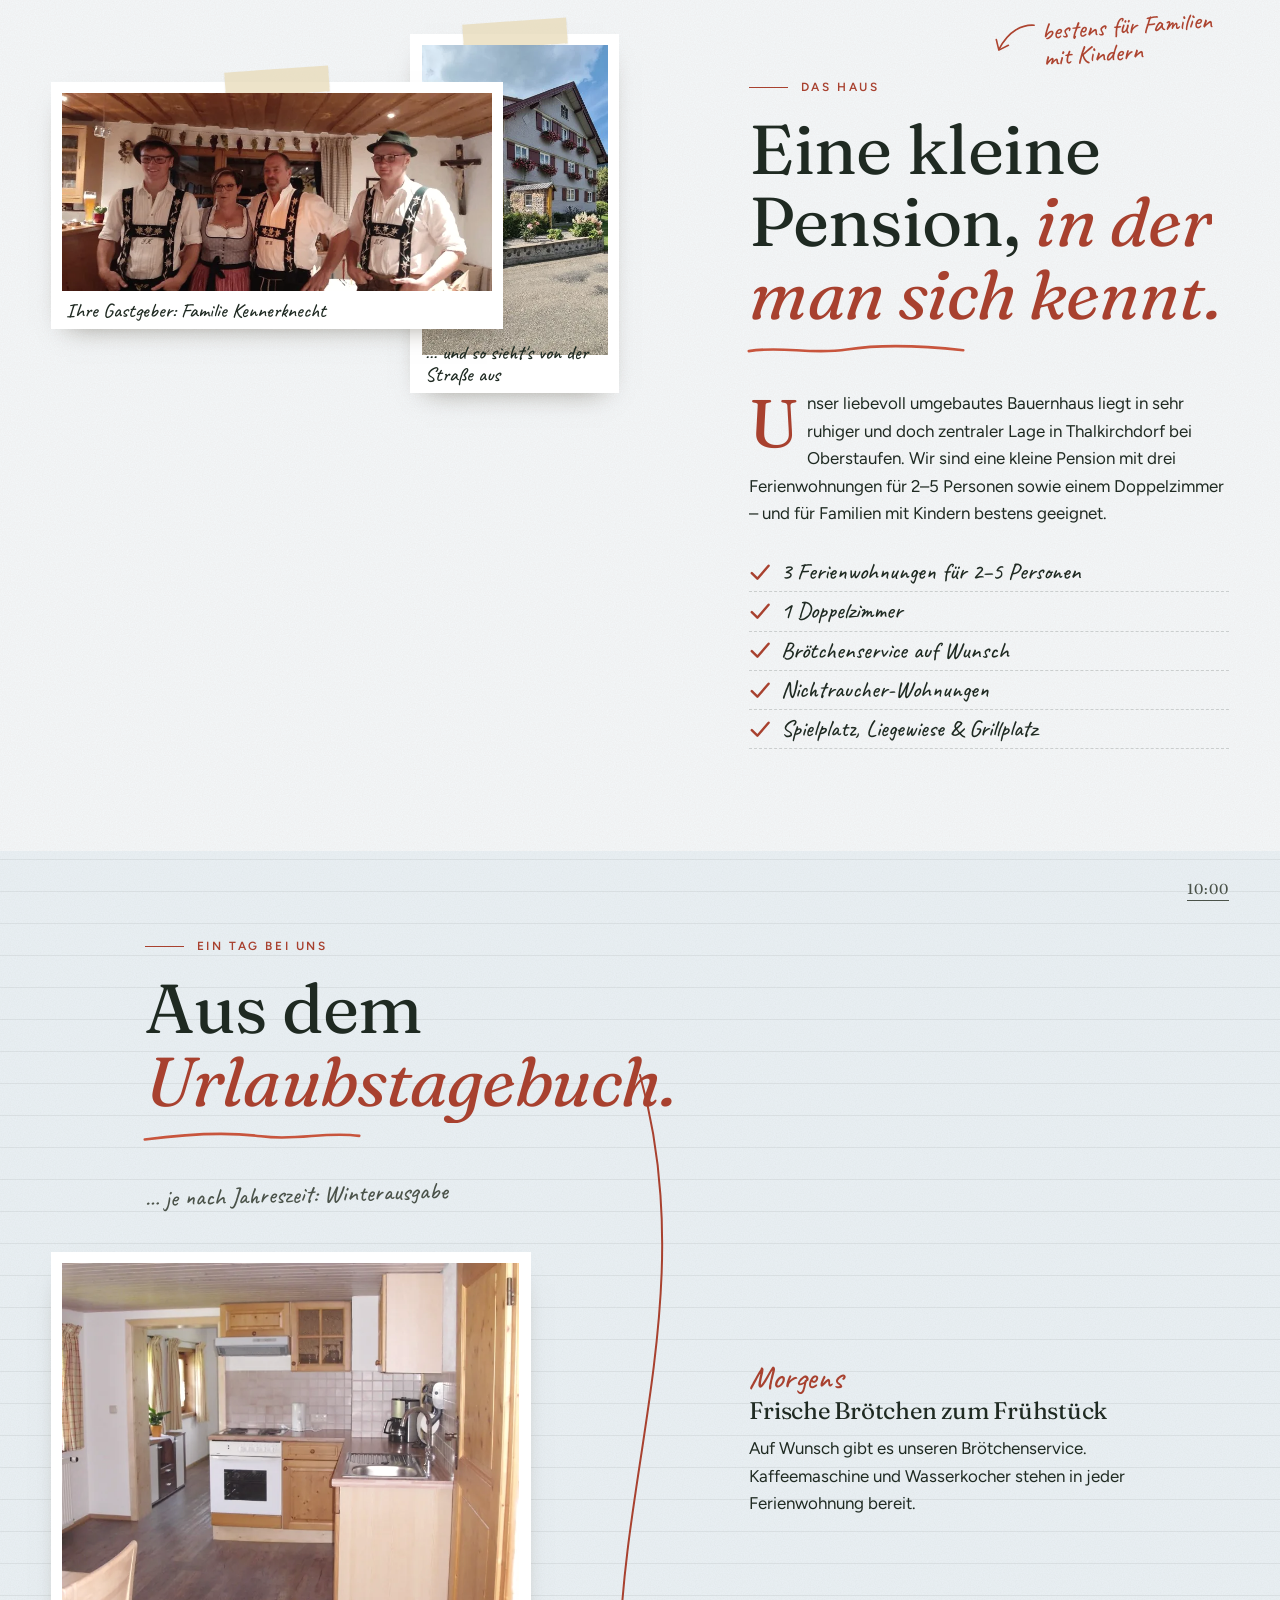
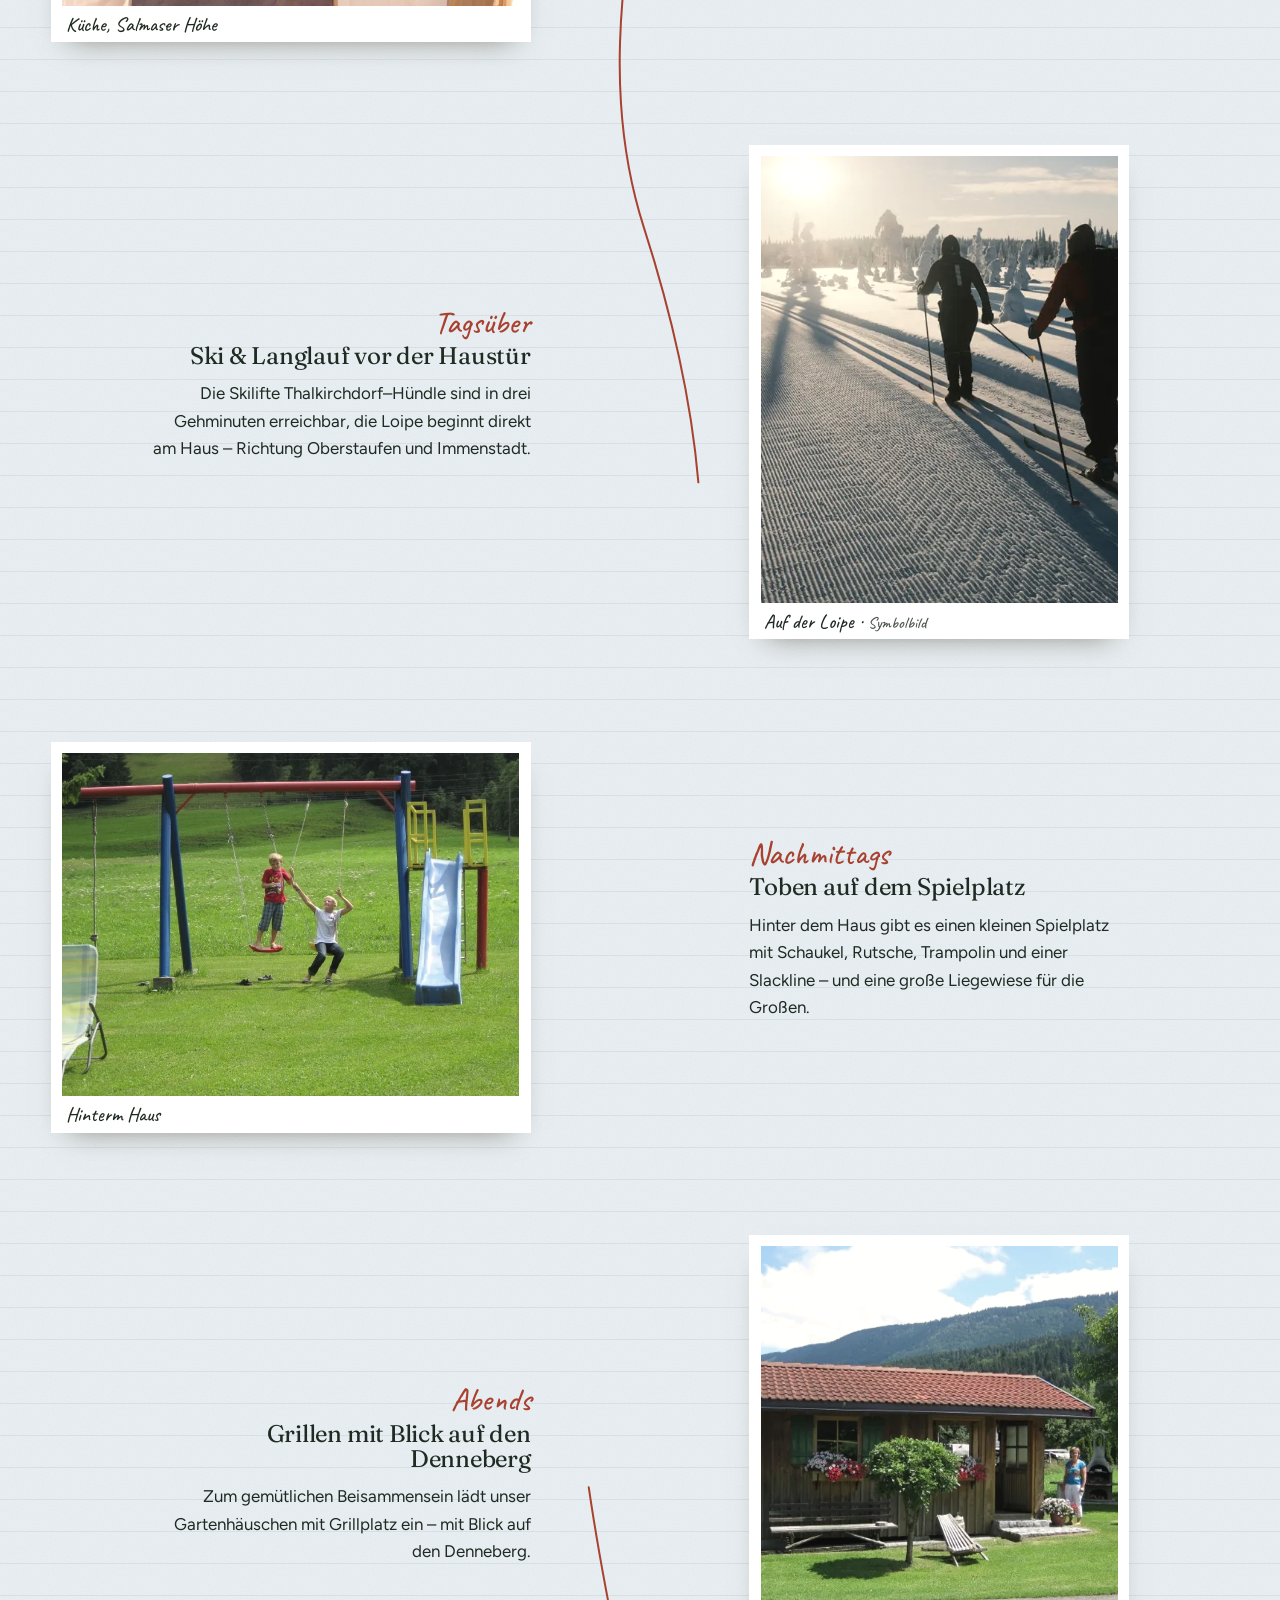
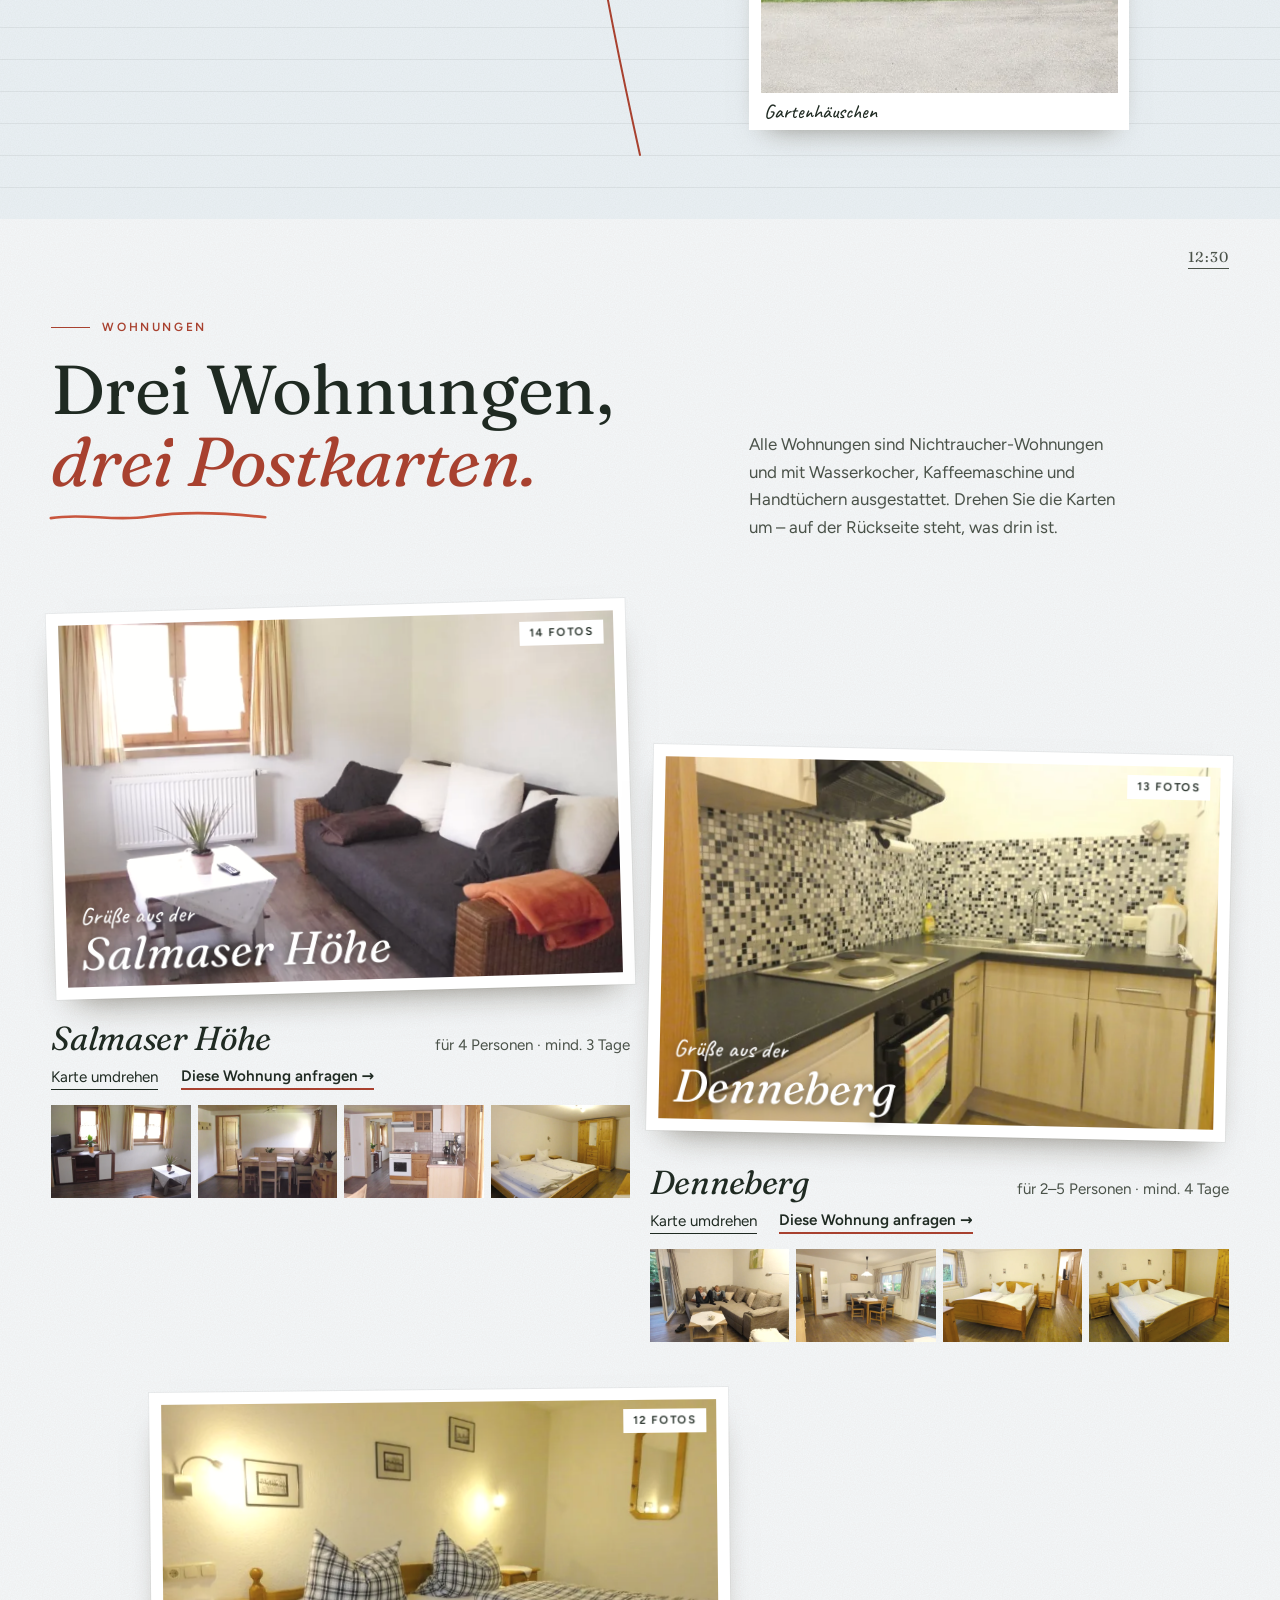
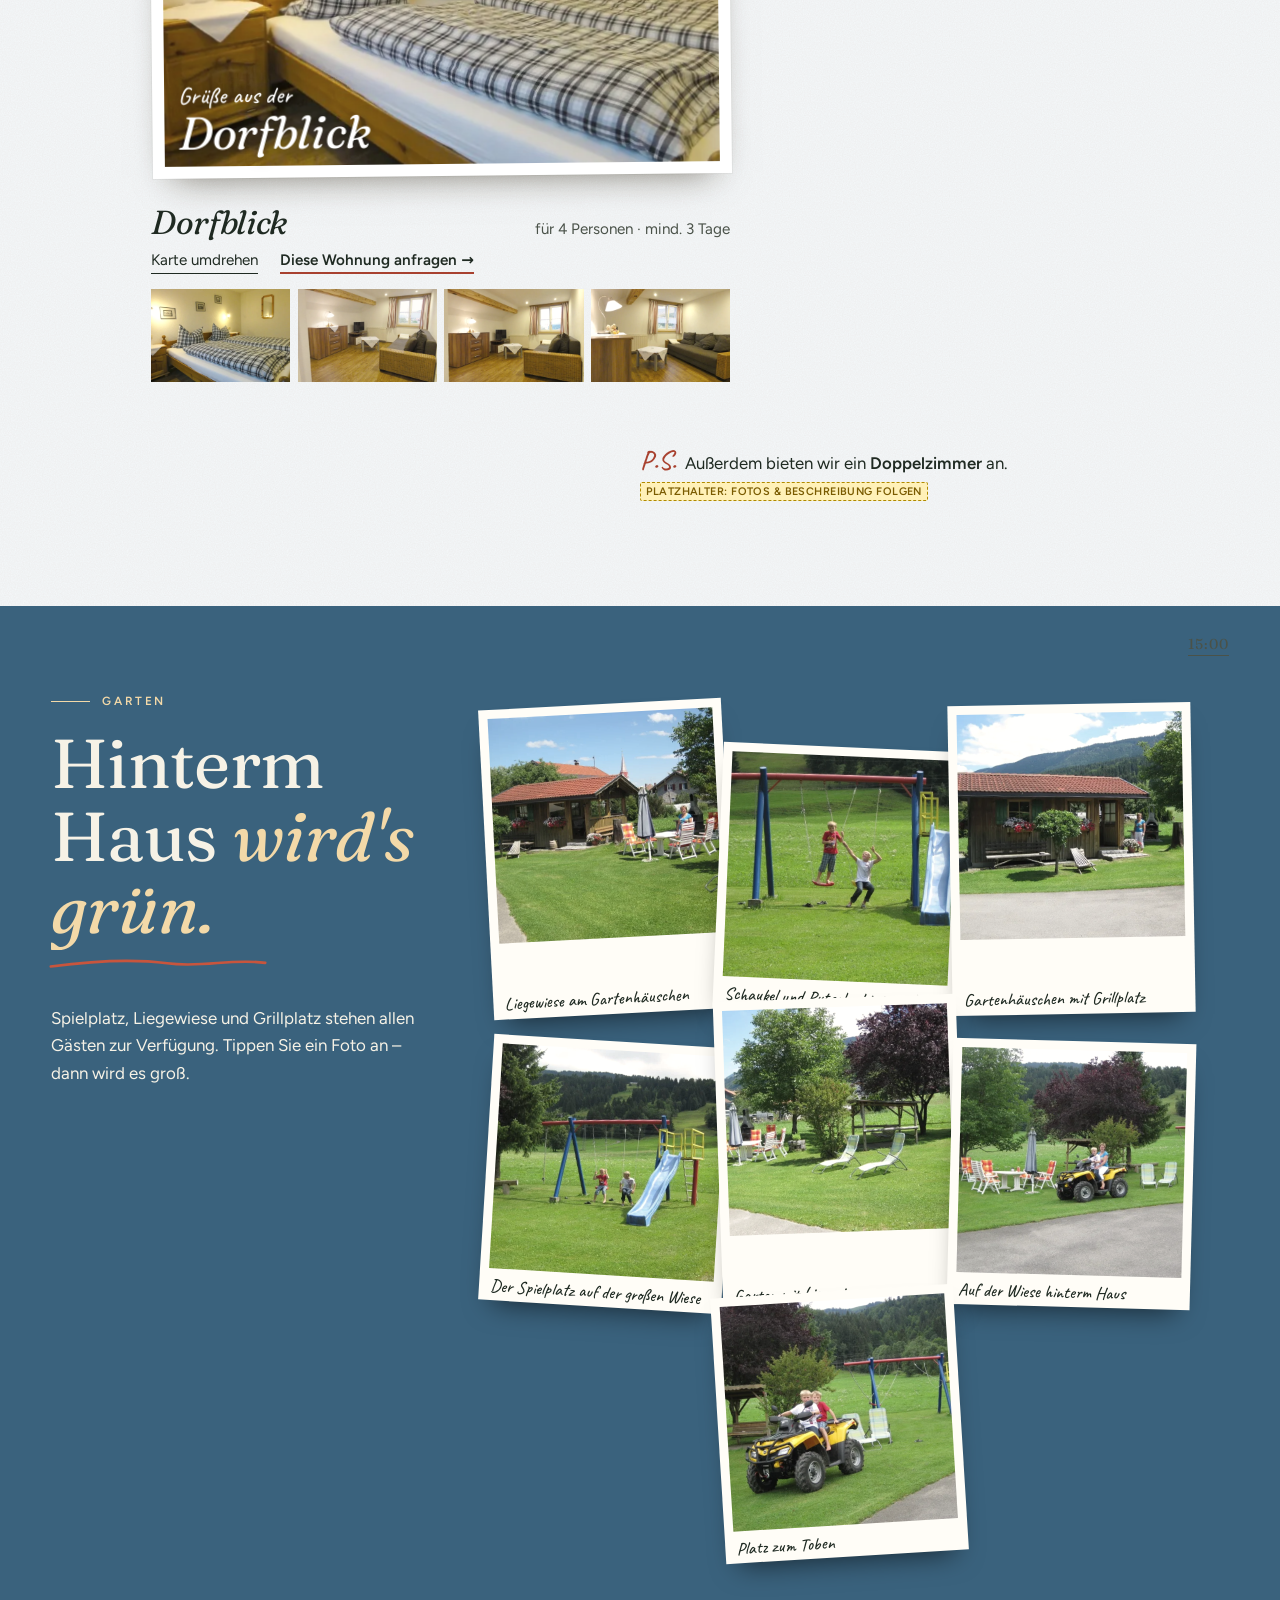
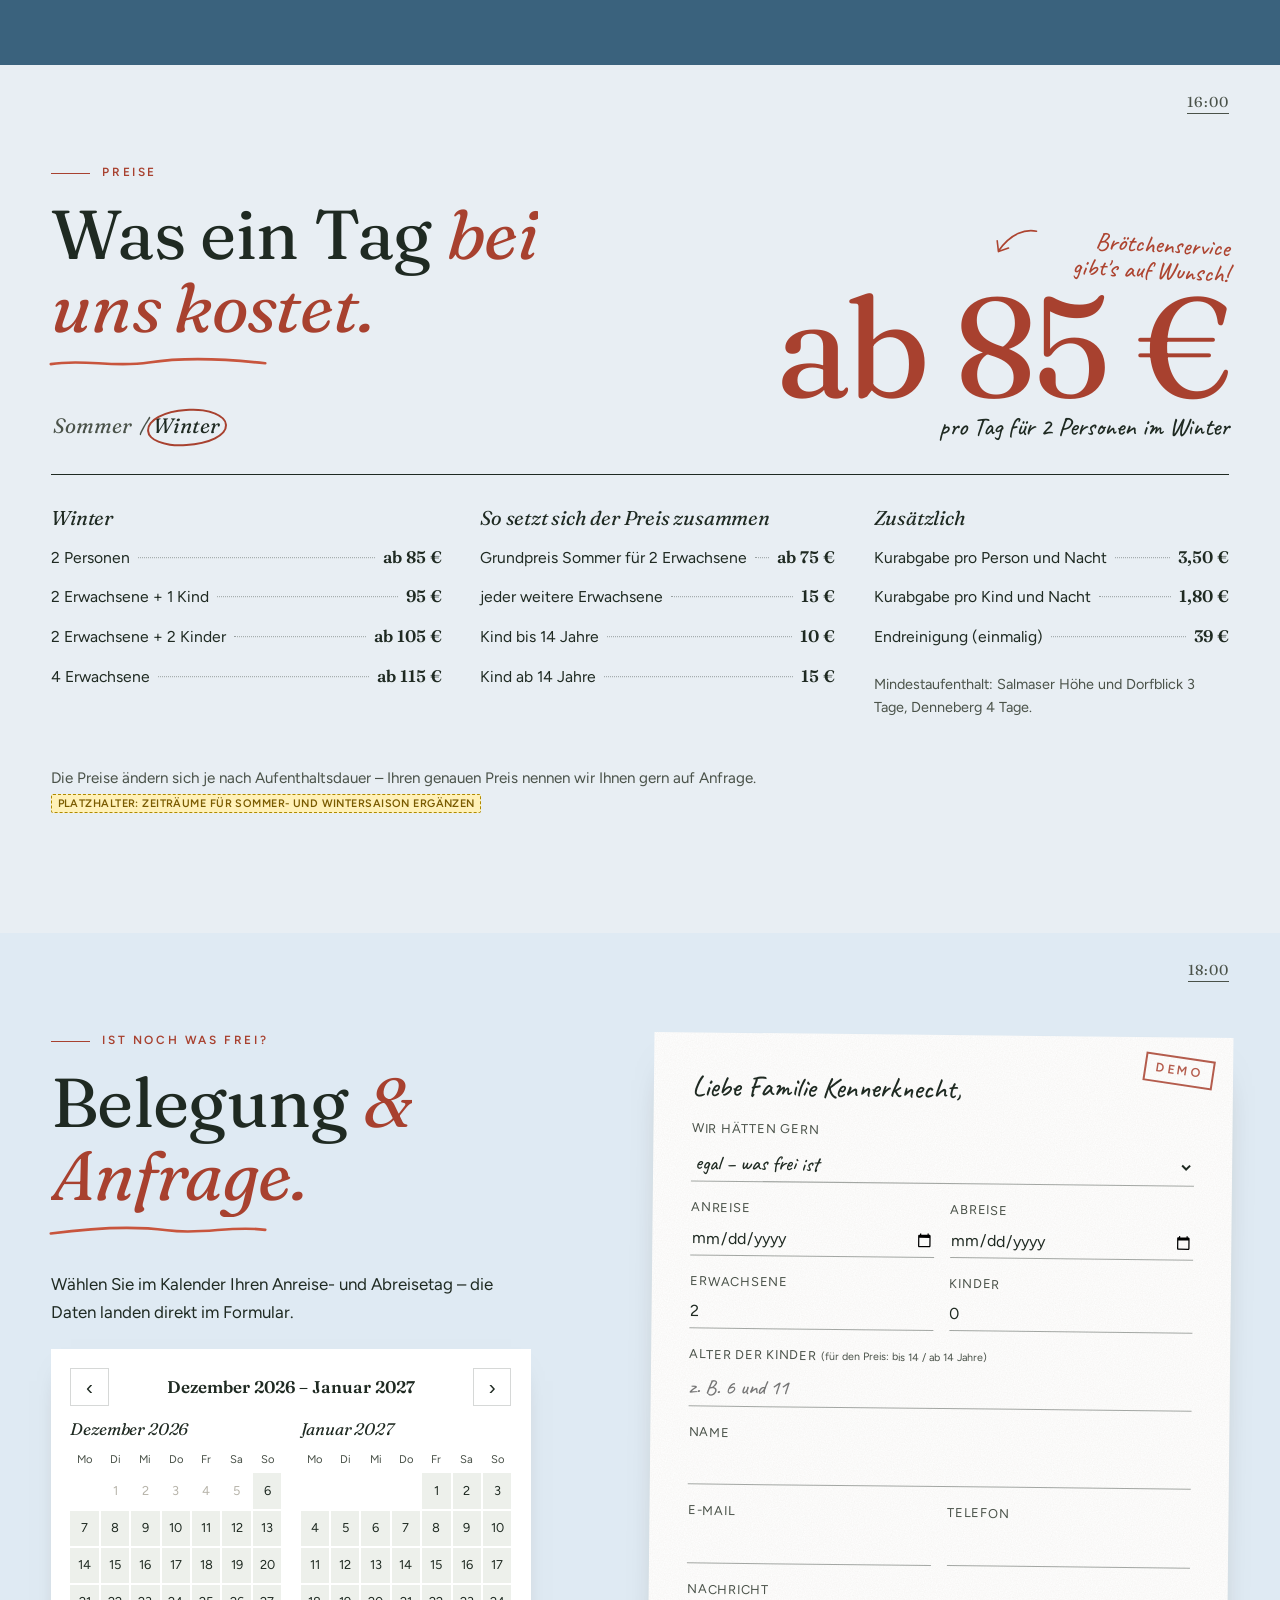
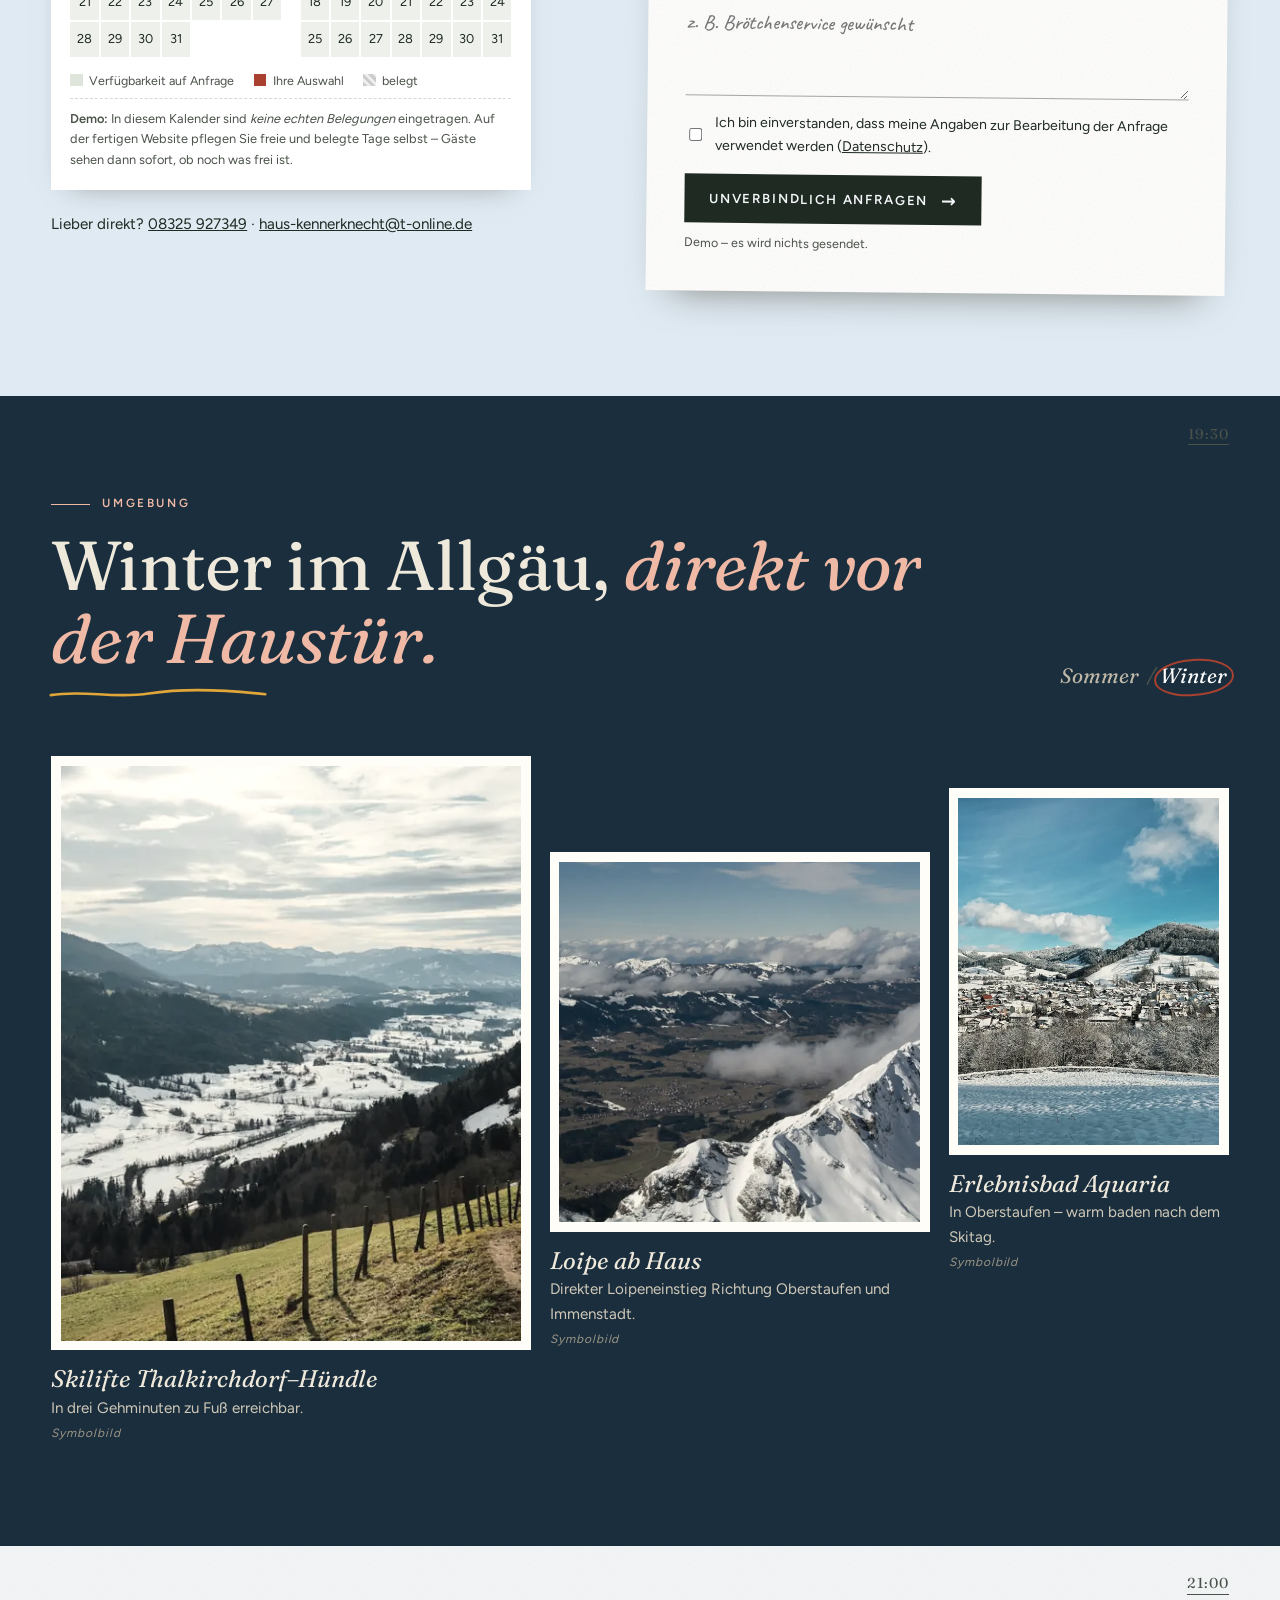
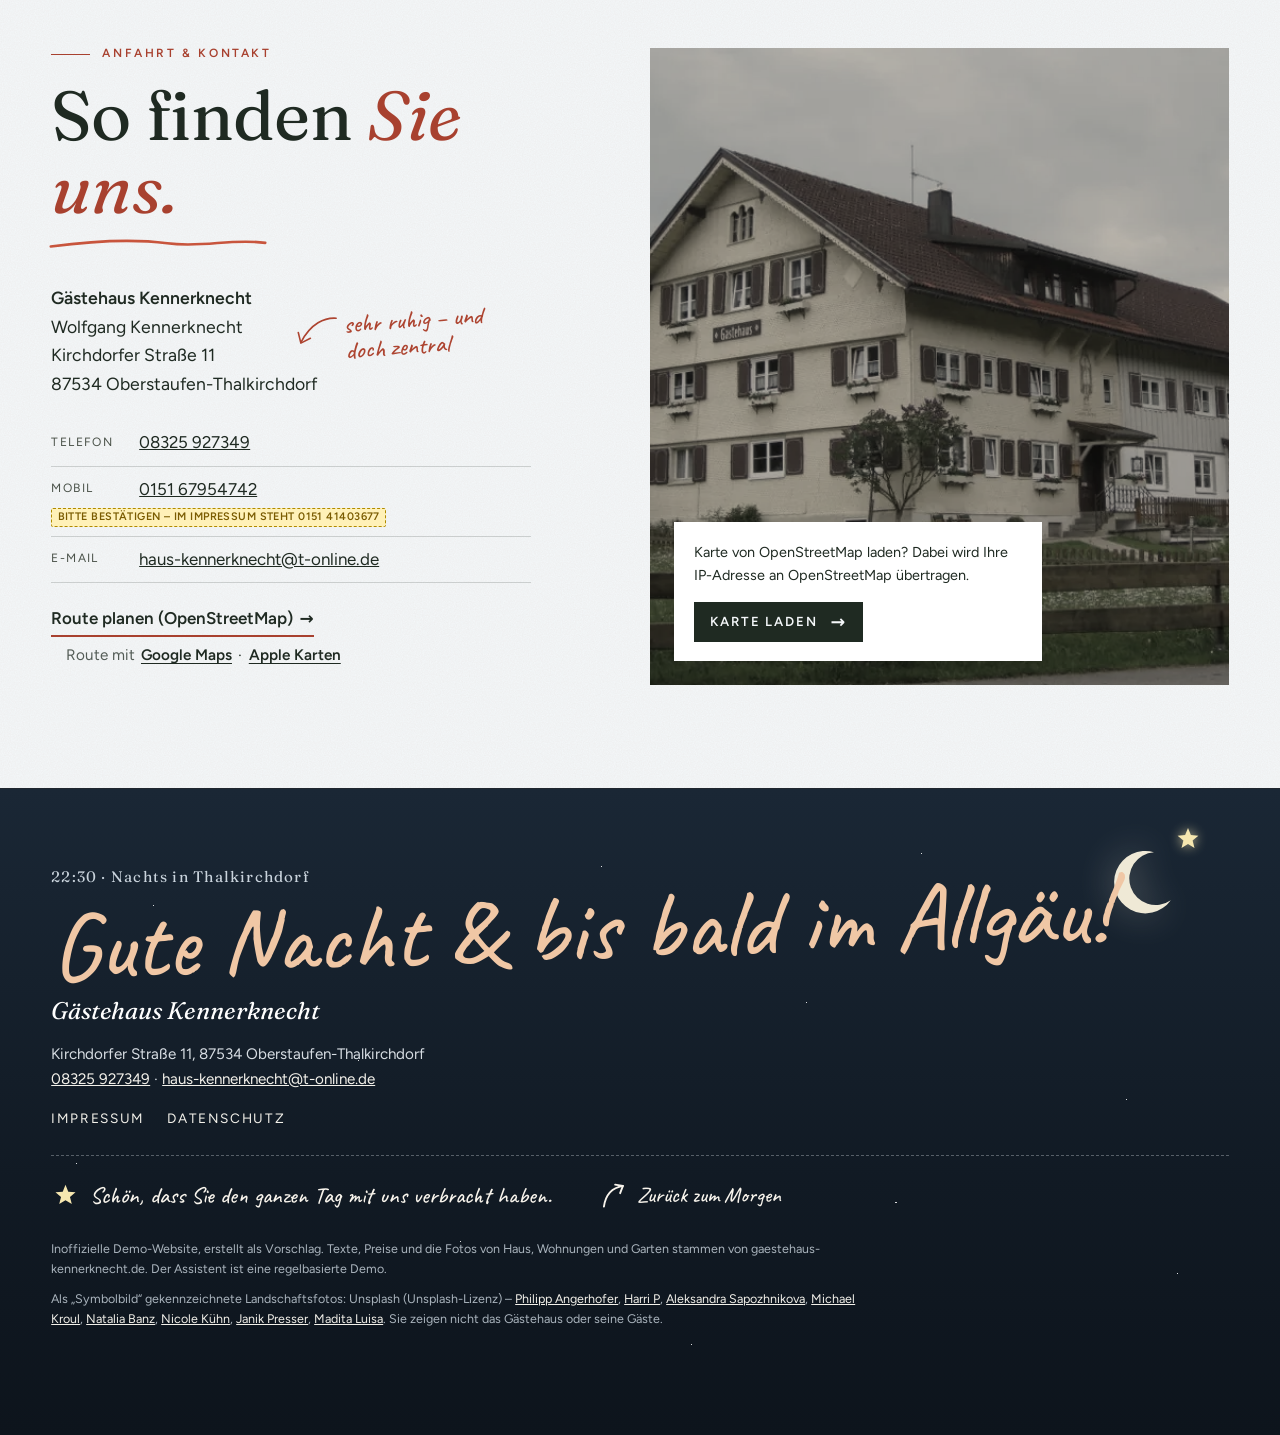
==== commit dce85013: "Demo-Vorschau" ====
--- a/index.html
+++ b/index.html
@@ -9,15 +9,16 @@
 <meta name="theme-color" content="#f6f0e4">
 <link rel="icon" href="img/favicon.svg" type="image/svg+xml">
 <link rel="preload" as="font" type="font/woff2" href="fonts/fraunces-latin-400-normal.woff2" crossorigin>
-<link rel="stylesheet" href="css/fonts.css">
-<link rel="stylesheet" href="css/style.css">
-<link rel="stylesheet" href="chatbot/chatbot.css">
-<link rel="stylesheet" href="css/premium.css">
-<!--liebe--><link rel="stylesheet" href="css/liebe.css"><link rel="stylesheet" href="css/liebe-site.css"><!--/liebe-->
+<!--plus--><link rel="preload" href="fonts/figtree-latin-400-normal.woff2" as="font" type="font/woff2" crossorigin><!--/plus-->
+<link rel="stylesheet" href="css/bundle.css">
+<link rel="stylesheet" href="chatbot/chatbot.css" media="print" onload="this.media='all'"><noscript><link rel="stylesheet" href="chatbot/chatbot.css"></noscript>
+<!--liebe--><!--/liebe-->
 
 <script>try{if(!matchMedia('(prefers-reduced-motion: reduce)').matches&&!sessionStorage.getItem('demo-intro'))document.documentElement.classList.add('intro-on')}catch(e){}</script>
 <script>(function(){try{var s=localStorage.getItem('kk-season');}catch(e){}var m=new Date().getMonth();if(!s)s=(m>=10||m<=2)?'winter':'sommer';document.documentElement.dataset.season=s;})();</script>
 <script type="application/ld+json">{"@context": "https://schema.org", "@type": "LodgingBusiness", "name": "Gästehaus Kennerknecht", "description": "Liebevoll umgebautes Bauernhaus mit 3 Ferienwohnungen für 2–5 Personen und einem Doppelzimmer in Thalkirchdorf bei Oberstaufen.", "address": {"@type": "PostalAddress", "streetAddress": "Kirchdorfer Straße 11", "postalCode": "87534", "addressLocality": "Oberstaufen", "addressRegion": "Bayern", "addressCountry": "DE"}, "geo": {"@type": "GeoCoordinates", "latitude": 47.55243, "longitude": 10.08728}, "telephone": "+49 8325 927349", "email": "haus-kennerknecht@t-online.de", "url": "https://www.gaestehaus-kennerknecht.de/", "priceRange": "ab 75 € pro Tag (Sommer, 2 Personen)", "amenityFeature": [{"@type": "LocationFeatureSpecification", "name": "Spielplatz", "value": true}, {"@type": "LocationFeatureSpecification", "name": "Grillplatz", "value": true}, {"@type": "LocationFeatureSpecification", "name": "Liegewiese", "value": true}, {"@type": "LocationFeatureSpecification", "name": "Brötchenservice", "value": true}, {"@type": "LocationFeatureSpecification", "name": "Nichtraucher", "value": true}]}</script>
+<!--plus--><meta property="og:type" content="website"><meta property="og:locale" content="de_DE"><meta property="og:site_name" content="Gästehaus Kennerknecht"><meta property="og:title" content="Gästehaus Kennerknecht – Ferienwohnungen in Thalkirchdorf bei Oberstaufen (Demo)"><meta property="og:description" content="Drei Ferienwohnungen für 2–5 Personen und ein Doppelzimmer im liebevoll umgebauten Bauernhaus in Thalkirchdorf bei Oberstaufen. Direkter Loipeneinstieg, Skilifte in Gehweite, Spielplatz und Grillplatz."><meta property="og:url" content="https://ni1303.github.io/demo-gaestehaus-kennerknecht/"><meta property="og:image" content="https://ni1303.github.io/demo-gaestehaus-kennerknecht/img/og.jpg"><meta property="og:image:width" content="1200"><meta property="og:image:height" content="630"><meta property="og:image:alt" content="Gästehaus Kennerknecht in Thalkirchdorf – Ferienwohnungen (Demo-Entwurf, Symbolbild)"><meta name="twitter:card" content="summary_large_image"><link rel="apple-touch-icon" href="img/apple-touch-icon.png"><meta name="theme-color" content="#2f5130"><link rel="stylesheet" href="css/plus.css" media="print" onload="this.media='all'"><noscript></noscript><!--/plus-->
+<!--plus--><style>.pl-vn-btn{margin-left:.7rem;padding:.25rem .7rem;border:1px solid currentColor;border-radius:999px;background:transparent;color:inherit;font:inherit;font-size:.92em;font-weight:600;cursor:pointer;white-space:nowrap}</style><!--/plus-->
 </head>
 <body id="top" data-fx>
 <div class="intro" data-intro="1500" role="presentation">
@@ -31,7 +32,7 @@
   <span class="si-arm"><span class="si-sun"></span></span>
   <span class="si-time" data-ch-no>07:30</span><span class="si-l" data-ch-label>Morgens</span>
 </div>
-<div class="demo-banner" role="note"><strong>Inoffizielle Demo</strong> – Entwurf für eine neue Website des Gästehauses Kennerknecht. Keine offizielle Seite, Formulare senden nichts. Inhalte von gaestehaus-kennerknecht.de.</div>
+<div class="demo-banner" role="note"><strong>Inoffizielle Demo</strong> – Entwurf für eine neue Website des Gästehauses Kennerknecht. Keine offizielle Seite, Formulare senden nichts. Inhalte von gaestehaus-kennerknecht.de.<!--plus--><button type="button" class="pl-vn-btn" aria-haspopup="dialog"><span aria-hidden="true">◐</span> Vorher / Nachher</button><!--/plus--></div>
 <header class="site-header">
   <a class="brand" href="index.html#top"><span class="brand-text">Gästehaus Kennerknecht</span><span class="brand-sub">Thalkirchdorf · Oberstaufen</span></a>
   <nav class="nav" aria-label="Hauptnavigation">
@@ -50,7 +51,7 @@
 <section class="hero" data-hero aria-label="Gästehaus Kennerknecht">
   <div class="hero-photo" data-clip>
     <div class="hp only-s" data-parallax=".1"><img class="stock" src="img/stock/tal-dorf-800.webp" srcset="img/stock/tal-dorf-800.webp 900w, img/stock/tal-dorf.webp 1600w" sizes="(min-width: 900px) 62vw, 100vw" alt="Symbolbild: Grüne Wiesen vor einer Bergkette" width="1600" height="956" fetchpriority="high"></div>
-    <div class="hp only-w" data-parallax=".1"><img class="stock" src="img/stock/tal-winter-800.webp" srcset="img/stock/tal-winter-800.webp 900w, img/stock/tal-winter.webp 1600w" sizes="(min-width: 900px) 62vw, 100vw" alt="Symbolbild: Verschneites Tal mit Bergen" width="1600" height="1067" loading="lazy"></div>
+    <div class="hp only-w" data-parallax=".1"><img fetchpriority="high" class="stock" src="img/stock/tal-winter-800.webp" srcset="img/stock/tal-winter-800.webp 900w, img/stock/tal-winter.webp 1600w" sizes="(min-width: 900px) 62vw, 100vw" alt="Symbolbild: Verschneites Tal mit Bergen" width="1600" height="1067"></div>
     <canvas class="snow" data-particles="snow" aria-hidden="true"></canvas>
     <p class="hero-photo-cap">Berg<span class="only-s">sommer</span><span class="only-w">winter</span> · <i>Symbolbild</i></p>
   </div>
@@ -245,7 +246,7 @@
     <h2 id="garten-h" data-split>Hinterm Haus <em>wird's grün.</em></h2>
     <p data-reveal>Spielplatz, Liegewiese und Grillplatz stehen allen Gästen zur Verfügung. Tippen Sie ein Foto an – dann wird es groß.</p>
   </div>
-  <div class="pols"><a class="pol" href="img/img-0580.webp" data-lightbox="garten" data-caption="Liegewiese am Gartenhäuschen" style="--r:-3deg"><img src="img/img-0580.webp" alt="Liegewiese am Gartenhäuschen" loading="lazy" width="800" height="600"><span>Liegewiese am Gartenhäuschen</span></a><a class="pol" href="img/img-0584.webp" data-lightbox="garten" data-caption="Schaukel und Rutsche hinterm Haus" style="--r:2.5deg"><img src="img/img-0584.webp" alt="Schaukel und Rutsche hinterm Haus" loading="lazy" width="800" height="600"><span>Schaukel und Rutsche hinterm Haus</span></a><a class="pol" href="img/img-0583.webp" data-lightbox="garten" data-caption="Gartenhäuschen mit Grillplatz" style="--r:-1deg"><img src="img/img-0583.webp" alt="Gartenhäuschen mit Grillplatz" loading="lazy" width="800" height="600"><span>Gartenhäuschen mit Grillplatz</span></a><a class="pol" href="img/img-0589.webp" data-lightbox="garten" data-caption="Der Spielplatz auf der großen Wiese" style="--r:3.5deg"><img src="img/img-0589.webp" alt="Der Spielplatz auf der großen Wiese" loading="lazy" width="800" height="600"><span>Der Spielplatz auf der großen Wiese</span></a><a class="pol" href="img/img-0582.webp" data-lightbox="garten" data-caption="Garten mit Liegewiese" style="--r:-2deg"><img src="img/img-0582.webp" alt="Garten mit Liegewiese" loading="lazy" width="800" height="600"><span>Garten mit Liegewiese</span></a><a class="pol" href="img/img-0590.webp" data-lightbox="garten" data-caption="Auf der Wiese hinterm Haus" style="--r:1.5deg"><img src="img/img-0590.webp" alt="Auf der Wiese hinterm Haus" loading="lazy" width="800" height="600"><span>Auf der Wiese hinterm Haus</span></a><a class="pol" href="img/img-0592.webp" data-lightbox="garten" data-caption="Platz zum Toben" style="--r:-3.5deg"><img src="img/img-0592.webp" alt="Platz zum Toben" loading="lazy" width="800" height="600"><span>Platz zum Toben</span></a></div>
+  <div class="pols"><a class="pol" href="img/img-0580.webp" data-lightbox="garten" data-caption="Liegewiese am Gartenhäuschen" style="--r:-3deg"><img src="img/img-0580.webp" alt="" loading="lazy" width="800" height="600"><span>Liegewiese am Gartenhäuschen</span></a><a class="pol" href="img/img-0584.webp" data-lightbox="garten" data-caption="Schaukel und Rutsche hinterm Haus" style="--r:2.5deg"><img src="img/img-0584.webp" alt="" loading="lazy" width="800" height="600"><span>Schaukel und Rutsche hinterm Haus</span></a><a class="pol" href="img/img-0583.webp" data-lightbox="garten" data-caption="Gartenhäuschen mit Grillplatz" style="--r:-1deg"><img src="img/img-0583.webp" alt="" loading="lazy" width="800" height="600"><span>Gartenhäuschen mit Grillplatz</span></a><a class="pol" href="img/img-0589.webp" data-lightbox="garten" data-caption="Der Spielplatz auf der großen Wiese" style="--r:3.5deg"><img src="img/img-0589.webp" alt="" loading="lazy" width="800" height="600"><span>Der Spielplatz auf der großen Wiese</span></a><a class="pol" href="img/img-0582.webp" data-lightbox="garten" data-caption="Garten mit Liegewiese" style="--r:-2deg"><img src="img/img-0582.webp" alt="" loading="lazy" width="800" height="600"><span>Garten mit Liegewiese</span></a><a class="pol" href="img/img-0590.webp" data-lightbox="garten" data-caption="Auf der Wiese hinterm Haus" style="--r:1.5deg"><img src="img/img-0590.webp" alt="" loading="lazy" width="800" height="600"><span>Auf der Wiese hinterm Haus</span></a><a class="pol" href="img/img-0592.webp" data-lightbox="garten" data-caption="Platz zum Toben" style="--r:-3.5deg"><img src="img/img-0592.webp" alt="" loading="lazy" width="800" height="600"><span>Platz zum Toben</span></a></div>
 </section>
 
 <section id="preise" class="prices-sec" data-chapter="Nachmittags · Preise" data-ch-no="16:00">
@@ -380,5 +381,6 @@
 <script src="js/premium.js" defer></script>
 <script src="chatbot/chatbot.js" data-kb="chatbot/kb.json" defer></script>
 <!--liebe--><script type="application/json" id="liebe-cfg">{"underline": [{"sel": ".haus-text h2, .j-head h2, .flats-sec h2, #garten-h, .p-head h2, .r-left h2, .umgebung h2, .a-text h2", "style": "wave"}], "notes": [{"at": ".haus-text", "text": "bestens für Familien mit Kindern", "arrow": "dl", "rot": -4, "m": "inline", "css": {"right": "0", "top": "-2.2rem"}}, {"at": ".p-hero", "text": "Brötchenservice gibt's auf Wunsch!", "arrow": "dl", "rot": 3, "css": {"right": "0", "top": "-3.4rem"}}, {"at": ".a-text address", "text": "sehr ruhig – und doch zentral", "arrow": "dl", "rot": -4, "m": "inline", "css": {"left": "15rem", "top": "1.4rem"}}], "squish": ".nav-cta, .send, .mobile-bar a", "burst": {"sel": ".nav-cta, .send, a[href^='tel:'], a[href='#anfrage'], .mobile-bar a", "shapes": ["sun", "flower", "leaf"], "colors": ["#e0a63a", "#c8553d", "#4d6a4b"], "n": 7}, "egg": {"at": ".footer.nacht", "type": "shooting", "label": "Sternschnuppe anstupsen", "hint": "Psst – einen Stern antippen", "svg": "<svg width='30' height='30' viewBox='0 0 24 24' aria-hidden='true'><path d='M12 3.2l2.3 5.6 6 .5-4.6 3.9 1.5 5.9L12 15.9l-5.2 3.2 1.5-5.9L3.7 9.3l6-.5z' fill='#f6e7b0'/><\/svg>", "msg": "Eine Sternschnuppe über Thalkirchdorf – wünschen Sie sich was!", "css": {"top": "2.2rem", "right": "6%"}, "autoclose": 6000}, "foot": {"at": ".footer .foot-inner", "after": ".foot-nav", "text": "Schön, dass Sie den ganzen Tag mit uns verbracht haben.", "top": "Zurück zum Morgen", "shape": "star"}, "texture": "linen"}</script><script src="js/liebe.js" defer></script><!--/liebe-->
+<!--plus--><script type="application/json" id="plus-cfg">{"address": "Kirchdorfer Straße 11, 87534 Oberstaufen", "vorher": {"d": "img/demo/vorher-d.webp", "m": "img/demo/vorher-m.webp", "nd": "img/demo/nachher-d.webp", "nm": "img/demo/nachher-m.webp", "src": "Bisher: Startseite gaestehaus-kennerknecht.de, Bildschirmfoto vom 29.10.2026. Dieser Hinweis ist nur Teil der Demo und verschwindet mit dem Demo-Banner."}}</script><script src="js/plus.js" defer></script><!--/plus-->
 </body>
 </html>
--- a/css/bundle.css
+++ b/css/bundle.css
@@ -0,0 +1,667 @@
+/* css/fonts.css */
+@font-face{font-family:'Fraunces';src:url(../fonts/fraunces-latin-400-normal.woff2) format('woff2');font-weight:400;font-style:normal;font-display:swap}
+@font-face{font-family:'Fraunces';src:url(../fonts/fraunces-latin-400-italic.woff2) format('woff2');font-weight:400;font-style:italic;font-display:swap}
+@font-face{font-family:'Fraunces';src:url(../fonts/fraunces-latin-600-normal.woff2) format('woff2');font-weight:600;font-style:normal;font-display:swap}
+@font-face{font-family:'Figtree';src:url(../fonts/figtree-latin-400-normal.woff2) format('woff2');font-weight:400;font-style:normal;font-display:swap}
+@font-face{font-family:'Figtree';src:url(../fonts/figtree-latin-600-normal.woff2) format('woff2');font-weight:600;font-style:normal;font-display:swap}
+@font-face{font-family:'Caveat';src:url(../fonts/caveat-latin-500-normal.woff2) format('woff2');font-weight:500;font-style:normal;font-display:swap}
+@font-face{font-family:'Caveat';src:url(../fonts/caveat-latin-700-normal.woff2) format('woff2');font-weight:700;font-style:normal;font-display:swap}
+
+/* css/style.css */
+/* Gästehaus Kennerknecht – „Reisetagebuch & Postkarten“ (Demo, Runde 3) */
+:root{--paper:#f6f0e4;--paper-2:#efe6d3;--card:#fffdf7;--ink:#1f2a22;--ink-2:#4a5249;--red:#c8553d;--sky:#8fb3c9;--moss:#55703f;--wood:#a77a4f;--rule:rgba(31,42,34,.18);
+  --serif:'Fraunces',Georgia,serif;--sans:'Figtree',system-ui,sans-serif;--hand:'Caveat','Comic Sans MS',cursive;--ease:cubic-bezier(.2,.7,.1,1);--pad:clamp(1.1rem,4vw,3.5rem);
+  --grain:url("data:image/svg+xml,%3Csvg xmlns='http://www.w3.org/2000/svg' width='160' height='160'%3E%3Cfilter id='n'%3E%3CfeTurbulence type='fractalNoise' baseFrequency='.85' numOctaves='2' stitchTiles='stitch'/%3E%3CfeColorMatrix values='0 0 0 0 .3 0 0 0 0 .25 0 0 0 0 .18 0 0 0 .09 0'/%3E%3C/filter%3E%3Crect width='100%25' height='100%25' filter='url(%23n)'/%3E%3C/svg%3E")}
+html[data-season=winter]{--paper:#eef0ec;--paper-2:#e3e8e6;--card:#fbfcfb;--red:#b4493a;--moss:#3f6b86;--sky:#9fbfd4}
+*,*::before,*::after{box-sizing:border-box}
+html{-webkit-text-size-adjust:100%;scroll-behavior:smooth;scroll-padding-top:4.5rem}
+body{overflow-x:clip;margin:0;background:var(--paper) var(--grain);color:var(--ink);font:400 1.06rem/1.62 var(--sans);transition:background-color .8s}
+img{max-width:100%;height:auto;display:block}
+a{color:inherit}
+h1,h2,h3{font-family:var(--serif);font-weight:400;line-height:1.05;margin:0 0 .5em;letter-spacing:-.01em;font-variation-settings:"SOFT" 100}
+h2{font-size:clamp(2.2rem,5.4vw,4.4rem)}
+h2 em,h1 em{font-style:italic;color:var(--red)}
+h3{font-size:1.5rem}
+p{margin:0 0 1em}
+.sr-only{position:absolute;width:1px;height:1px;overflow:hidden;clip:rect(0 0 0 0);white-space:nowrap}
+.hand{font-family:var(--hand);font-weight:500;line-height:1.1}
+.ph{display:inline-block;font:600 .68rem/1.3 var(--sans);letter-spacing:.04em;text-transform:uppercase;color:#7a5b00;background:#fff1b8;border:1px dashed #b08a00;padding:.15em .5em;border-radius:2px;vertical-align:middle}
+.kicker-line{font:600 .74rem/1 var(--sans);letter-spacing:.22em;text-transform:uppercase;color:var(--red);display:flex;align-items:center;gap:.8rem;margin-bottom:1.2rem}
+.kicker-line::before{content:"";width:2.4rem;height:1px;background:currentColor}
+.arrow-link{font-weight:600;text-decoration:none;border-bottom:2px solid var(--red);padding-bottom:.15rem;transition:gap .3s;display:inline-flex;gap:.4rem}
+.arrow-link:hover{gap:.8rem}
+html[data-season=sommer] .only-w,html[data-season=winter] .only-s,html:not([data-season]) .only-w{display:none!important}
+
+/* Bildlook: weich, leicht ausgeblichen, warm */
+img{filter:saturate(.86) contrast(.97) brightness(1.02) sepia(.06)}
+img.stock{filter:saturate(.8) sepia(.12) contrast(.94) brightness(1.03)}
+.cb-root img{filter:none}
+
+/* Demo-Banner & Kopf */
+.demo-banner{background:var(--ink);color:#e9e4d6;font:400 .78rem/1.4 var(--sans);text-align:center;padding:.5rem 1rem;position:relative;z-index:41}
+.demo-banner strong{color:#fff}
+.site-header{position:sticky;top:0;z-index:40;display:flex;align-items:center;justify-content:space-between;gap:1rem;padding:.7rem var(--pad);background:var(--paper);border-bottom:1px solid var(--rule);transition:background-color .8s}
+.brand{text-decoration:none;display:flex;align-items:baseline;gap:.7rem;flex-wrap:wrap}
+.brand-text{font:italic 400 1.3rem/1 var(--serif)}
+.brand-sub{font:500 1.15rem/1 var(--hand);color:var(--red)}
+.nav ul{list-style:none;margin:0;padding:0;display:flex;gap:1.6rem;align-items:center}
+.nav a{text-decoration:none;font-size:.92rem;position:relative}
+.nav a:not(.nav-cta)::after{content:"";position:absolute;left:0;right:0;bottom:-3px;height:1.5px;background:var(--red);transform:scaleX(0);transform-origin:0 50%;transition:transform .35s var(--ease)}
+.nav a:hover::after{transform:scaleX(1)}
+.nav-cta{border:1.5px solid var(--ink);padding:.45rem .9rem;font-weight:600;transition:background .2s,color .2s}
+.nav-cta:hover{background:var(--ink);color:var(--paper)}
+.nav-toggle{display:none}
+
+/* HERO */
+.hero{overflow-x:clip;display:grid;grid-template-columns:repeat(12,1fr);grid-template-rows:auto auto;column-gap:1.2rem;padding:0 0 clamp(3rem,7vw,6rem);position:relative}
+.hero-photo{grid-column:6/13;grid-row:1;position:relative;overflow:hidden;height:min(86vh,52rem);min-height:30rem;--clip-bg:var(--paper)}
+.hp,.hp img{position:absolute;inset:-6% 0 -6% 0;width:100%;height:112%}
+.hp img{object-fit:cover;transform:translateY(var(--py,0))}
+.hero-photo .snow{position:absolute;inset:0;width:100%;height:100%;pointer-events:none}
+html[data-season=sommer] .hero-photo .snow{display:none}
+.hero-photo-cap{position:absolute;right:1rem;bottom:.8rem;margin:0;font-size:.78rem;color:#fff;text-shadow:0 1px 6px rgba(0,0,0,.55);z-index:2}
+.hero-text{grid-column:1/7;grid-row:1;padding:clamp(3rem,8vw,7rem) 0 2rem var(--pad);position:relative;z-index:3}
+.kicker{font-size:1.9rem;color:var(--red);margin-bottom:.6rem;transform:rotate(-2deg);transform-origin:0 50%}
+.hero h1{font-size:clamp(2.5rem,5.3vw,5rem);line-height:1;margin-bottom:1.6rem;margin-right:-4rem;text-wrap:balance}
+.hero h1 em{display:inline}
+.lead{font-size:1.15rem;max-width:30rem;color:var(--ink-2)}
+.hero-season{display:flex;align-items:center;gap:1rem;margin:1.6rem 0 1.4rem}
+.hero-season .hand{font-size:1.5rem}
+.hero-links{display:flex;align-items:center;gap:.9rem;flex-wrap:wrap}
+.hero-links .or{font:400 1.3rem/1 var(--hand);color:var(--ink-2)}
+.hero-links .tel{font:italic 1.2rem/1 var(--serif);text-decoration:none;border-bottom:1px solid var(--rule)}
+.hero-card{grid-column:5/9;grid-row:2;margin:-10rem 0 0 2.5rem;justify-self:start;width:min(100%,23rem);background:var(--card);padding:.8rem .8rem 2.6rem;box-shadow:0 1px 0 rgba(0,0,0,.05),0 18px 34px -16px rgba(40,30,10,.5);transform:rotate(-3.5deg);position:relative;z-index:4}
+.hero-card figcaption{position:absolute;left:1rem;bottom:.6rem;font-size:1.35rem}
+.postmark{position:absolute;width:7.5rem;right:-3.2rem;top:-2.6rem;color:rgba(31,42,34,.55);transform:rotate(14deg);overflow:visible;font-family:var(--sans)}
+.postmark .pm-season::before{content:""}
+.hc-stamp{position:absolute;top:-1.4rem;right:2.4rem}
+.stamp{display:inline-flex;flex-direction:column;align-items:center;justify-content:center;width:4.4rem;height:5.2rem;color:#fff8ea;padding:.3rem;isolation:isolate;
+  background:radial-gradient(circle,transparent 2.3px,var(--red) 2.7px) -4px -4px/8px 8px;transform:rotate(4deg);filter:drop-shadow(0 2px 2px rgba(0,0,0,.18))}
+.stamp::before{content:"";position:absolute;inset:4px;background:var(--red);z-index:-1;box-shadow:inset 0 0 0 2px rgba(255,248,234,.45)}
+.stamp b{font:600 1.7rem/1 var(--serif)}
+.stamp small{font:600 .6rem/1.2 var(--sans);letter-spacing:.14em;text-transform:uppercase}
+
+/* Jahreszeit-Schalter */
+.season{display:inline-flex;align-items:baseline;gap:.35rem}
+.season button{font:400 1.3rem/1 var(--serif);font-style:italic;background:none;border:0;padding:.2rem .1rem;cursor:pointer;color:var(--ink-2);position:relative}
+.season button[aria-pressed=true]{color:var(--ink)}
+.season button[aria-pressed=true]::after{content:"";position:absolute;left:-.3rem;right:-.3rem;top:-.25rem;bottom:-.35rem;border:2px solid var(--red);border-radius:50% 46% 52% 44%/52% 48% 50% 46%;transform:rotate(-3deg);pointer-events:none}
+.season-slash{font:1.4rem/1 var(--hand);color:var(--ink-2)}
+.season button:focus-visible{outline:2px dashed var(--red);outline-offset:4px}
+
+/* Wegweiser */
+.signs{position:relative;padding:3rem var(--pad) 4rem;display:flex;flex-direction:column;align-items:center;gap:.9rem;overflow:hidden}
+.signs .post{position:absolute;top:1.5rem;bottom:0;left:50%;width:14px;margin-left:-7px;background:linear-gradient(90deg,#7c5a3a,#9b7550 40%,#6e4f33);border-radius:3px 3px 0 0}
+.sign{position:relative;z-index:1;display:flex;flex-direction:column;gap:.1rem;min-width:min(24rem,44vw);padding:.7rem 2.6rem .7rem 1.2rem;background:#b5875a repeating-linear-gradient(176deg,rgba(255,255,255,.06) 0 3px,rgba(0,0,0,.05) 3px 7px);color:#fff9ee;
+  font:400 .95rem/1.25 var(--sans);box-shadow:0 3px 0 #7a5735;transition:transform .6s var(--ease)}
+.sign b{font:600 1.35rem/1.1 var(--serif);letter-spacing:.01em}
+.sign-r{align-self:flex-start;margin-left:50%;clip-path:polygon(0 0,calc(100% - 1.6rem) 0,100% 50%,calc(100% - 1.6rem) 100%,0 100%);transform:rotate(-1.5deg);transform-origin:0 50%}
+.sign-l{align-self:flex-end;margin-right:50%;padding:.7rem 1.2rem .7rem 2.6rem;text-align:right;clip-path:polygon(1.6rem 0,100% 0,100% 100%,1.6rem 100%,0 50%);transform:rotate(1.8deg);transform-origin:100% 50%}
+.sign:nth-of-type(3){background-color:#a97c50}
+.sign:hover{transform:rotate(0)}
+
+/* Das Haus */
+.haus{display:grid;grid-template-columns:repeat(12,1fr);column-gap:1.2rem;padding:clamp(3rem,8vw,7rem) var(--pad);align-items:start}
+.haus-photos{grid-column:1/7;position:relative;min-height:34rem}
+.taped{margin:0;background:var(--card);padding:.7rem .7rem 2.4rem;box-shadow:0 12px 26px -16px rgba(40,30,10,.5);position:absolute}
+.taped::before{content:"";position:absolute;top:-.8rem;left:50%;width:6.5rem;height:1.6rem;margin-left:-3.25rem;background:rgba(232,219,186,.78);transform:rotate(-4deg);box-shadow:0 1px 2px rgba(0,0,0,.08)}
+.taped figcaption{position:absolute;left:.9rem;bottom:.45rem;font-size:1.25rem}
+.t1{width:78%;left:0;top:2rem;transform:rotate(-2deg);z-index:2}
+.t2{width:36%;right:2%;top:-1rem;transform:rotate(3deg)}
+.t2 img{aspect-ratio:3/5;object-fit:cover}
+.haus-text{grid-column:8/13;padding-top:2rem}
+.drop::first-letter{font:400 4.2rem/.8 var(--serif);float:left;margin:.35rem .5rem 0 0;color:var(--red)}
+.ticks{list-style:none;padding:0;margin:1.6rem 0 0;font:500 1.45rem/1.3 var(--hand)}
+.ticks li{display:flex;gap:.6rem;align-items:center;padding:.25rem 0;border-bottom:1px dashed var(--rule)}
+.ticks svg{width:1.4rem;height:1.4rem;flex:none;fill:none;stroke:var(--red);stroke-width:2.6;stroke-linecap:round;stroke-linejoin:round}
+.ticks path{stroke-dasharray:1;stroke-dashoffset:0}
+.fx .ticks[data-reveal] path{stroke-dashoffset:1;transition:stroke-dashoffset .7s var(--ease)}
+.fx .ticks.in path{stroke-dashoffset:0}
+.ticks li:nth-child(2) path{transition-delay:.15s}.ticks li:nth-child(3) path{transition-delay:.3s}.ticks li:nth-child(4) path{transition-delay:.45s}.ticks li:nth-child(5) path{transition-delay:.6s}
+
+/* Tagebuch */
+.journal{position:relative;padding:clamp(3rem,7vw,6rem) var(--pad);background:var(--paper-2) var(--grain);
+  background-image:var(--grain),repeating-linear-gradient(0deg,transparent 0 31px,rgba(31,42,34,.07) 31px 32px);transition:background-color .8s}
+.j-head{max-width:40rem;margin-left:8%}
+.j-note{font-size:1.5rem;color:var(--ink-2);transform:rotate(-1.5deg)}
+.j-path{position:absolute;left:50%;top:14rem;bottom:4rem;width:12rem;margin-left:-6rem;height:calc(100% - 18rem);overflow:visible;pointer-events:none}
+.j-path path{fill:none;stroke:var(--red);stroke-width:2;stroke-linecap:round;vector-effect:non-scaling-stroke;stroke-dasharray:1;stroke-dashoffset:calc(1 - var(--draw,1))}
+.j-list{list-style:none;margin:3rem 0 0;padding:0;display:flex;flex-direction:column;gap:clamp(3rem,8vw,7rem);position:relative}
+.j-entry{display:grid;grid-template-columns:repeat(12,1fr);column-gap:1.2rem;align-items:center}
+.pol-j{margin:0;background:var(--card);padding:.7rem .7rem 2.3rem;box-shadow:0 14px 28px -18px rgba(40,30,10,.55);position:relative}
+.pol-j figcaption{position:absolute;left:.9rem;bottom:.35rem;font:500 1.25rem/1.2 var(--hand)}
+.pol-j figcaption i{font-style:normal;color:var(--ink-2);font-size:1rem}
+.pol-j img{aspect-ratio:4/3;object-fit:cover;width:100%}
+.left .pol-j{grid-column:1/6}
+.left .j-text{grid-column:8/12}
+.right .pol-j{grid-column:8/12;grid-row:1}
+.right .j-text{grid-column:2/6;grid-row:1;text-align:right}
+.right .pol-j img{aspect-ratio:4/5}
+.j-time{display:block;font-size:2rem;color:var(--red);margin-bottom:.2rem}
+.fx .pol-j[data-reveal]{opacity:0;transform:translateY(40px) rotate(calc(var(--r) * 3));transition:opacity .9s,transform 1.1s var(--ease)}
+.fx .pol-j.in,.pol-j{transform:rotate(var(--r))}
+.fx .pol-j.in{opacity:1}
+
+/* Postkarten-Wohnungen */
+.flats-sec{padding:clamp(3rem,8vw,7rem) var(--pad)}
+.f-head{display:grid;grid-template-columns:repeat(12,1fr);column-gap:1.2rem}
+.f-head .kicker-line,.f-head h2{grid-column:1/8}
+.f-lead{grid-column:8/12;grid-row:2;align-self:end;color:var(--ink-2)}
+.flats{display:grid;grid-template-columns:repeat(12,1fr);column-gap:1.2rem;row-gap:4rem;margin-top:3rem}
+.flat:nth-child(1){grid-column:1/7}
+.flat:nth-child(2){grid-column:7/13;margin-top:9rem}
+.flat:nth-child(3){grid-column:2/8;margin-top:-1rem}
+.pc{perspective:1600px;transform:rotate(var(--tilt));transition:transform .6s var(--ease)}
+.pc:hover{transform:rotate(0)}
+.pc-inner{position:relative;aspect-ratio:3/2;transform-style:preserve-3d;transition:transform 1s var(--ease)}
+.pc.flipped .pc-inner{transform:rotateY(180deg)}
+.pc-front,.pc-back{position:absolute;inset:0;backface-visibility:hidden;-webkit-backface-visibility:hidden;background:var(--card);box-shadow:0 18px 34px -20px rgba(40,30,10,.6),0 0 0 1px rgba(0,0,0,.04)}
+.pc-front{padding:.75rem;display:block;text-decoration:none;overflow:hidden}
+.pc-front img{width:100%;height:100%;object-fit:cover}
+.pc-greet{position:absolute;left:1.6rem;bottom:1.4rem;color:#fff;font:500 1.5rem/1 var(--hand);text-shadow:0 2px 12px rgba(0,0,0,.55)}
+.pc-greet strong{display:block;font:italic 400 clamp(2rem,3.6vw,3rem)/1 var(--serif);margin-top:.15rem}
+.pc-count{position:absolute;right:1.4rem;top:1.3rem;background:var(--card);font:600 .7rem/1 var(--sans);letter-spacing:.14em;text-transform:uppercase;padding:.4rem .6rem}
+.pc-back{transform:rotateY(180deg);display:grid;grid-template-columns:1.35fr 1fr;gap:1.2rem;padding:1.4rem 1.5rem;background:var(--card) var(--grain)}
+.pc-msg{border-right:1.5px solid rgba(31,42,34,.25);padding-right:1.2rem;font:500 1.18rem/1.22 var(--hand);overflow:hidden}
+.pc-msg p{margin:0 0 .4rem}
+.pc-msg ul{margin:0;padding-left:1rem}
+.pc-hello{font-size:1.4rem}
+.pc-sign{color:var(--ink-2)}
+.pc-addr{display:flex;flex-direction:column;justify-content:flex-end;gap:.2rem;position:relative}
+.pc-addr .stamp{position:absolute;top:0;right:0}
+.pc-line{font:500 1.1rem/1.2 var(--hand);border-bottom:1px solid rgba(31,42,34,.35);padding:.25rem 0 .05rem}
+.flat-meta{display:grid;grid-template-columns:1fr auto;column-gap:1rem;margin-top:1.8rem;align-items:baseline}
+.flat-meta h3{font-size:clamp(1.6rem,2.6vw,2.2rem);font-style:italic;margin:0}
+.flat-keys{margin:0;color:var(--ink-2);font-size:.95rem;text-align:right}
+.flat-actions{grid-column:1/3;display:flex;gap:1.4rem;flex-wrap:wrap;margin:.6rem 0 .9rem}
+.link-btn{background:none;border:0;padding:0 0 .1rem;font:500 .95rem/1.3 var(--sans);color:var(--ink);cursor:pointer;border-bottom:1px solid var(--ink);text-decoration:none}
+.link-btn.strong{font-weight:600;border-bottom:2px solid var(--red)}
+.link-btn .t-back,.link-btn[aria-pressed=true] .t-front{display:none}
+.link-btn[aria-pressed=true] .t-back{display:inline}
+.flat-strip{grid-column:1/3;display:flex;gap:.45rem}
+.flat-strip a{flex:1;overflow:hidden;display:block}
+.flat-strip a.more{display:none}
+.flat-strip img{aspect-ratio:3/2;object-fit:cover;transition:transform .5s var(--ease)}
+.flat-strip a:hover img{transform:scale(1.08)}
+.dz-note{margin:4rem 0 0 50%;font-size:1.05rem}
+.dz-note .hand{font-size:1.7rem;color:var(--red);margin-right:.3rem}
+
+/* Garten-Polaroids */
+.garden{padding:clamp(3rem,7vw,6rem) var(--pad) clamp(4rem,9vw,8rem);background:var(--moss);color:#f6f2e6;transition:background-color .8s;display:grid;grid-template-columns:repeat(12,1fr);column-gap:1.2rem;overflow:hidden}
+.garden h2 em{color:#f3d9a8}
+.garden .kicker-line{color:#f3d9a8}
+.g-text{grid-column:1/5}
+.pols{grid-column:5/13;display:flex;flex-wrap:wrap;justify-content:center;padding-top:1rem}
+.pol{width:clamp(10rem,19vw,15.5rem);background:#fffdf7;padding:.55rem .55rem 2rem;margin:-.5rem -.35rem;box-shadow:0 16px 28px -14px rgba(0,0,0,.6);transform:rotate(var(--r));transition:transform .5s var(--ease);position:relative;text-decoration:none;color:var(--ink)}
+.pol img{aspect-ratio:1;object-fit:cover}
+.pol span{position:absolute;left:.7rem;right:.5rem;bottom:.3rem;font:500 1.1rem/1.1 var(--hand);white-space:nowrap;overflow:hidden;text-overflow:ellipsis}
+.pol:hover,.pol:focus-visible{transform:rotate(0) scale(1.08);z-index:3}
+.pol:nth-child(even){margin-top:2.2rem}
+
+/* Preise */
+.prices-sec{padding:clamp(3rem,8vw,7rem) var(--pad);display:grid;grid-template-columns:repeat(12,1fr);column-gap:1.2rem;row-gap:2rem}
+.p-head{grid-column:1/7}
+.p-head .season{margin-top:.6rem}
+.p-hero{grid-column:8/13;align-self:end;text-align:right;transform:rotate(-2deg)}
+.p-big{font:400 clamp(4rem,11vw,9rem)/.9 var(--serif);margin:0;color:var(--red);letter-spacing:-.03em}
+.p-note{font-size:1.6rem;margin:.2rem 0 0}
+.p-cols{grid-column:1/13;display:grid;grid-template-columns:1.1fr 1fr 1fr;gap:clamp(1.2rem,3vw,3rem);border-top:1.5px solid var(--ink);padding-top:2rem}
+.p-col h3{font-size:1.25rem;font-style:italic}
+.prices{list-style:none;margin:0;padding:0}
+.price{display:flex;align-items:baseline;gap:.5rem;padding:.45rem 0;font-size:.98rem}
+.price-dots{flex:1;border-bottom:1.5px dotted rgba(31,42,34,.4);transform:translateY(-.3rem)}
+.price-val{font:600 1.05rem/1 var(--serif);white-space:nowrap}
+.p-small{font-size:.9rem;color:var(--ink-2);margin-top:1rem}
+.p-foot{grid-column:1/9;font-size:.95rem;color:var(--ink-2)}
+
+/* Anfrage */
+.request{display:grid;grid-template-columns:repeat(12,1fr);column-gap:1.2rem;padding:clamp(3rem,8vw,7rem) var(--pad);background:var(--paper-2);transition:background-color .8s}
+.r-left{grid-column:1/6}
+.cal{background:var(--card);padding:1.2rem;margin:1.4rem 0;box-shadow:0 12px 28px -20px rgba(40,30,10,.5)}
+.cal-head{display:flex;justify-content:space-between;align-items:center;margin-bottom:.8rem;font-family:var(--serif)}
+.cal-nav{width:2.4rem;height:2.4rem;border:1px solid var(--rule);background:none;font-size:1.3rem;cursor:pointer;color:var(--ink)}
+.cal-months{display:grid;grid-template-columns:repeat(auto-fit,minmax(13rem,1fr));gap:1.2rem}
+.cal-m h4,.cal-m .cal-h{margin:0 0 .5rem;font:italic 400 1.05rem var(--serif);text-transform:capitalize}
+.cal-grid{display:grid;grid-template-columns:repeat(7,1fr);gap:2px;font-size:.8rem;text-align:center}
+.cal-grid .wd{color:var(--ink-2);font-size:.7rem;padding:.2rem 0}
+.cal-grid button{border:0;background:rgba(85,112,63,.1);padding:.45rem 0;cursor:pointer;font:inherit;color:var(--ink)}
+.cal-grid button:hover{background:rgba(200,85,61,.2)}
+.cal-grid button:disabled{background:none;color:#b7b4aa;cursor:default}
+.cal-grid button.sel{background:var(--red);color:#fff}
+.cal-grid button.range{background:rgba(200,85,61,.25)}
+.cal-legend{list-style:none;display:flex;flex-wrap:wrap;gap:.4rem 1.2rem;padding:0;margin:.9rem 0 .4rem;font-size:.78rem;color:var(--ink-2)}
+.cal-legend i{display:inline-block;width:.8rem;height:.8rem;vertical-align:-1px;margin-right:.2rem}
+.lg-free{background:rgba(85,112,63,.18)}.lg-sel{background:var(--red)}.lg-busy{background:repeating-linear-gradient(45deg,#ccc 0 3px,#eee 3px 6px)}
+.cal-demo{font-size:.8rem;color:var(--ink-2);margin:0;border-top:1px dashed var(--rule);padding-top:.6rem}
+.direct{font-size:.95rem}
+.form{grid-column:7/13;background:var(--card) var(--grain);padding:clamp(1.4rem,3vw,2.6rem);position:relative;box-shadow:0 22px 40px -26px rgba(40,30,10,.6);transform:rotate(.6deg);align-self:start}
+.form-title{font-size:1.8rem;margin-bottom:1rem}
+.form-stamp{position:absolute;top:1.2rem;right:1.2rem;border:2px solid var(--red);color:var(--red);font:700 .78rem/1 var(--sans);letter-spacing:.2em;text-transform:uppercase;padding:.4rem .6rem;transform:rotate(8deg);opacity:.85}
+.form label{display:block;font-size:.8rem;letter-spacing:.06em;text-transform:uppercase;color:var(--ink-2);margin-bottom:1rem}
+.form label small{text-transform:none;letter-spacing:0}
+.form input,.form select,.form textarea{display:block;width:100%;margin-top:.25rem;font:500 1.3rem/1.3 var(--hand);color:var(--ink);background:transparent;border:0;border-bottom:1.5px solid rgba(31,42,34,.4);padding:.3rem 0;border-radius:0}
+.form input[type=date],.form input[type=number]{font:500 1rem/1.3 var(--sans)}
+.form input:focus,.form select:focus,.form textarea:focus{outline:none;border-bottom-color:var(--red)}
+.form .row{display:grid;grid-template-columns:1fr 1fr;gap:1rem}
+.form .check{display:flex;gap:.6rem;text-transform:none;letter-spacing:0;font-size:.88rem;color:var(--ink)}
+.form .check input{width:auto;margin-top:.2rem}
+.invalid{border-bottom-color:var(--red)!important;background:rgba(200,85,61,.06)!important}
+.nights{font:500 1.3rem var(--hand);color:var(--moss);margin:0}
+.send{display:inline-flex;align-items:center;gap:.8rem;background:var(--ink);color:var(--paper);border:0;padding:1rem 1.5rem;font:600 .82rem/1 var(--sans);letter-spacing:.14em;text-transform:uppercase;cursor:pointer;position:relative;overflow:hidden}
+.send::after{content:"→";font-size:1.1rem;transition:transform .3s var(--ease)}
+.send:hover::after{transform:translateX(.3rem)}
+.send.small{padding:.7rem 1rem}
+.form-msg{margin:.8rem 0 0;font-size:.92rem}
+.form-msg:empty{display:none}
+.form-msg.ok{color:#2e5a2a;border-left:3px solid #2e5a2a;padding-left:.8rem}
+.form-msg.err{color:var(--red);border-left:3px solid var(--red);padding-left:.8rem}
+.form-hint{font-size:.78rem;color:var(--ink-2);margin:.6rem 0 0}
+
+/* Umgebung */
+.umgebung{padding:clamp(3rem,8vw,7rem) var(--pad);background:var(--ink);color:#efe9dc}
+.umgebung h2 em{color:#f0b9a5}
+.umgebung .kicker-line{color:#f0b9a5}
+.umgebung .season button{color:#bfb8a8}.umgebung .season button[aria-pressed=true]{color:#fff}
+.u-head{display:grid;grid-template-columns:1fr auto;align-items:end;column-gap:2rem;margin-bottom:3.5rem}
+.u-head .kicker-line{grid-column:1/3}
+.u-head .season{padding-bottom:.6rem}
+.u-head h2{max-width:16em;margin:0}
+.ucards{display:grid;grid-template-columns:repeat(12,1fr);column-gap:1.2rem;align-items:start}
+.ucard{margin:0;position:relative}
+.ucard:nth-child(1){grid-column:1/6}
+.ucard:nth-child(2){grid-column:6/10;margin-top:6rem}
+.ucard:nth-child(3){grid-column:10/13;margin-top:2rem}
+.ucard-img{overflow:hidden;background:#fffdf7;padding:.6rem}
+.ucard:nth-child(1) img{aspect-ratio:4/5;object-fit:cover}
+.ucard:nth-child(2) img{aspect-ratio:1;object-fit:cover}
+.ucard:nth-child(3) img{aspect-ratio:3/4;object-fit:cover}
+.ucard figcaption{padding:1rem 0 0;display:grid;gap:.2rem}
+.u-h{font:italic 400 1.5rem/1.1 var(--serif)}
+.u-p{font-size:.95rem;color:#cfc8b8}
+.ucard figcaption i{font-size:.75rem;letter-spacing:.08em;color:#9c9585}
+.fx .ucard[data-reveal]{opacity:0;transform:translateY(50px);transition:opacity .9s var(--d,0ms),transform 1.1s var(--ease) var(--d,0ms)}
+.fx .ucard.in{opacity:1;transform:none}
+
+/* Anfahrt */
+.anfahrt{display:grid;grid-template-columns:repeat(12,1fr);column-gap:1.2rem;padding:clamp(3rem,8vw,7rem) var(--pad)}
+.a-text{grid-column:1/6}
+address{font-style:normal;font-size:1.1rem;margin-bottom:1.4rem}
+.contact{list-style:none;padding:0;margin:0 0 1.4rem}
+.contact li{display:flex;flex-wrap:wrap;gap:.3rem 1rem;padding:.55rem 0;border-bottom:1px solid var(--rule)}
+.contact li>span:first-child{width:4.5rem;font-size:.75rem;letter-spacing:.12em;text-transform:uppercase;color:var(--ink-2);padding-top:.2rem}
+.map{grid-column:7/13;position:relative;min-height:26rem;overflow:hidden;background:var(--paper-2)}
+.map>img{width:100%;height:100%;object-fit:cover;position:absolute;inset:0;filter:saturate(.5) brightness(.7) sepia(.2)}
+.map iframe{width:100%;height:100%;min-height:26rem;border:0;display:block}
+.map-consent{position:absolute;left:1.5rem;bottom:1.5rem;right:1.5rem;max-width:23rem;background:var(--card);padding:1.2rem 1.3rem}
+.map-consent p{font-size:.9rem}
+
+/* Footer */
+.footer{background:var(--ink);color:#d9d3c4;padding:clamp(3rem,7vw,5rem) var(--pad) 6rem;border-top:1px solid rgba(255,255,255,.08)}
+.foot-hand{font:500 clamp(3rem,8vw,6rem)/1 var(--hand);color:#f0b9a5;margin:0 0 .2rem;transform:rotate(-2deg);transform-origin:0 50%}
+.foot-brand{font:italic 400 1.5rem/1 var(--serif);color:#fff;margin-bottom:1.2rem}
+.foot-addr{font-size:.95rem}
+.foot-nav{display:flex;gap:1.4rem;margin:1rem 0 1.6rem;font-size:.85rem;letter-spacing:.12em;text-transform:uppercase}
+.foot-nav a{text-decoration:none}
+.foot-small{font-size:.78rem;color:#a8a294;max-width:52rem;margin-bottom:.6rem}
+
+/* Rechtliches */
+.legal{padding:4rem var(--pad);max-width:46rem}
+.legal h1{font-size:clamp(2.4rem,6vw,4rem)}
+.legal h2{font-size:1.6rem;margin-top:2rem}
+.ph-box{background:#fff6d4;border:1px dashed #b08a00;padding:1rem 1.2rem;margin-bottom:1.5rem;font-size:.95rem}
+.legal .btn{display:inline-block;margin-top:2rem;border-bottom:2px solid var(--red);text-decoration:none;font-weight:600}
+
+/* Lightbox */
+.lightbox{border:0;padding:0;background:transparent;max-width:92vw}
+.lightbox::backdrop{background:rgba(25,30,25,.9)}
+.lightbox img{max-height:80vh;width:auto;filter:none;background:#fff;padding:.6rem}
+.lightbox figure{margin:0}
+.lightbox figcaption{color:#eee;font:500 1.3rem var(--hand);margin-top:.5rem}
+.lightbox button{position:fixed;background:var(--card);border:0;width:44px;height:44px;font-size:1.4rem;cursor:pointer;color:var(--ink)}
+.lb-close{top:1rem;right:1rem}.lb-prev{left:1rem;top:50%}.lb-next{right:1rem;top:50%}
+
+/* Effekte */
+.fx [data-reveal]{opacity:0;transform:translateY(28px);transition:opacity .9s var(--ease),transform 1s var(--ease)}
+.fx [data-reveal].in{opacity:1;transform:none}
+.fx .hero-card[data-reveal]{transform:translateY(60px) rotate(-9deg);transition-duration:1.4s}
+.fx .hero-card.in{transform:rotate(-3.5deg)}
+.fx [data-split] .w{display:inline-block;overflow:hidden;vertical-align:top;padding-bottom:.08em;margin-bottom:-.08em}
+.fx [data-split] .wi{display:inline-block;transform:translateY(105%);transition:transform 1s var(--ease);transition-delay:calc(var(--ln,0) * 110ms)}
+.fx [data-split].in .wi{transform:none}
+.fx [data-clip]{position:relative}
+.fx [data-clip]::after{content:"";position:absolute;inset:-1px;background:var(--clip-bg,var(--paper));transform-origin:0 50%;transition:transform 1.4s var(--ease);z-index:4;pointer-events:none}
+.fx [data-clip].in::after{transform:scaleX(0);transform-origin:100% 50%}
+.fx-reduce [data-clip]::after{display:none}
+.fx-reduce [data-reveal],.fx-reduce .pol-j[data-reveal],.fx-reduce .ucard[data-reveal]{opacity:1;transform:none}
+.fx-reduce .pol-j{transform:rotate(var(--r))}
+.fx-reduce .ticks path{stroke-dashoffset:0}
+@media (prefers-reduced-motion:reduce){*,*::before,*::after{transition-duration:.01ms!important;animation-duration:.01ms!important;scroll-behavior:auto!important}}
+
+/* Chat-Assistent im Postkarten-Stil */
+.cb-root .cb-launcher{border-radius:0;background:var(--card);color:var(--ink);font:500 1.3rem/1 var(--hand);box-shadow:0 10px 24px -12px rgba(40,30,10,.6);border:1.5px solid var(--ink);transform:rotate(-2deg)}
+.cb-root .cb-panel{border-radius:2px;border:1.5px solid var(--ink);box-shadow:0 26px 50px -24px rgba(40,30,10,.6)}
+.cb-root .cb-head{background:var(--moss)}
+.cb-root .cb-bubble{border-radius:3px}
+.cb-root .cb-chip{border-radius:2px}
+
+.mobile-bar{display:none}
+
+/* Mobil */
+@media (max-width:899px){
+  .nav-toggle{display:block;width:44px;height:44px;border:0;background:none;position:relative;cursor:pointer}
+  .nav-toggle span:not(.sr-only){position:absolute;left:10px;right:10px;height:1.5px;background:var(--ink)}
+  .nav-toggle span:nth-of-type(2){top:18px}.nav-toggle span:nth-of-type(3){top:26px}
+  .nav ul{display:none;position:absolute;left:0;right:0;top:100%;background:var(--paper);flex-direction:column;align-items:flex-start;gap:0;padding:.5rem var(--pad) 1.2rem;border-bottom:1px solid var(--rule)}
+  .nav ul.open{display:flex}
+  .nav li{width:100%}.nav li a{display:block;padding:.8rem 0;font:italic 1.3rem var(--serif)}
+  .nav-cta{border:0;padding:.8rem 0!important}
+  .brand-sub{display:none}
+  .hero{display:flex;flex-direction:column;padding-bottom:3rem}
+  .hero-photo{height:62vh;min-height:22rem;order:1}
+  .hero-text{order:2;padding:2.2rem var(--pad) 1rem}
+  .hero h1{margin-right:0;font-size:clamp(2.2rem,9vw,3rem)}
+  .hero-card{order:1;width:72%;margin:-6rem var(--pad) 0 auto;align-self:flex-end}
+  .u-head{grid-template-columns:1fr}.u-head .kicker-line{grid-column:auto}
+  .postmark{width:5.5rem;right:-1rem;top:-2.4rem}
+  .hc-stamp{right:auto;left:-1rem;top:-1.2rem}
+  .sign{min-width:72vw}
+  .sign-r{margin-left:calc(50% - 4px);max-width:calc(50% + 4px);min-width:0;width:calc(50% + 2rem)}
+  .sign-l{margin-right:calc(50% - 4px);min-width:0;width:calc(50% + 2rem)}
+  .signs .post{left:50%}
+  .signs{padding-top:2rem}
+  .sign{font-size:.82rem;padding-right:2rem}
+  .sign-l{padding-left:2rem;padding-right:.9rem}
+  .sign b{font-size:1.05rem}
+  .haus,.f-head,.flats,.prices-sec,.request,.anfahrt,.ucards,.garden,.j-entry{display:flex;flex-direction:column}
+  .haus-photos{min-height:0;height:min(92vw,26rem);margin-bottom:2rem}
+  .t1{width:82%;top:3rem}.t2{width:40%;top:0}
+  .haus-text{padding-top:0}
+  .j-path{display:none}
+  .j-head{margin-left:0}
+  .j-entry{gap:1.6rem}
+  .left .pol-j,.right .pol-j{width:86%}
+  .right .pol-j{align-self:flex-end}
+  .right .j-text{text-align:left}
+  .right .pol-j img{aspect-ratio:4/3}
+  .flats{gap:3.5rem}
+  .flat:nth-child(n){margin-top:0}
+  .pc-inner{aspect-ratio:4/3.3}
+  .pc-back{grid-template-columns:1fr;padding:1rem}
+  .pc-msg{border-right:0;padding-right:0;font-size:1.05rem}
+  .pc-addr{display:none}
+  .dz-note{margin-left:0}
+  .pols{padding-top:2rem}
+  .pol{width:44%;margin:-.4rem -.4rem}
+  .p-hero{text-align:left}
+  .p-cols{grid-template-columns:1fr}
+  .form{transform:none;margin-top:2rem}
+  .form .row{grid-template-columns:1fr}
+  .ucard{margin-top:0!important;margin-bottom:2rem}
+  .ucard:nth-child(2){width:80%;align-self:flex-end}
+  .ucard:nth-child(1) img{aspect-ratio:4/3}
+  .ucard:nth-child(3){width:70%}
+  .map{min-height:20rem;margin-top:2rem}
+  .footer{padding-bottom:7rem}
+  .mobile-bar{display:grid;grid-template-columns:1fr 1.4fr;position:fixed;left:0;right:0;bottom:0;z-index:45;background:var(--paper);border-top:1px solid var(--ink)}
+  .mobile-bar a{padding:1rem .5rem calc(1rem + env(safe-area-inset-bottom));text-align:center;font:600 .8rem/1 var(--sans);letter-spacing:.12em;text-transform:uppercase;text-decoration:none}
+  .mobile-bar .primary{background:var(--ink);color:var(--paper)}
+  .cb-root{--cb-bottom-mobile:76px}
+}
+
+/* ===== Branchenfarben (Runde 4): Pension = Alpenhimmel, Bergwiese, Salbei, warmes Off-White; Winter = Schnee & Eis ===== */
+:root{--paper:#f8f4ec;--paper-2:#f0e8d8;--red:#ad4430;--sky-bg:#e4eef3;--meadow:#ebefdc;--sage:#4d6a4b;--lake:#1d3a47}
+html[data-season=winter]{--red:#a8412f;--paper:#f5f8fa;--paper-2:#e8eef3;--card:#ffffff;--sky-bg:#dfeaf3;--meadow:#eaf1f6;--sage:#3a627d;--lake:#1a2e3d}
+.journal{background-color:var(--meadow);--paper:var(--meadow)}
+.garden{background:var(--sage)}
+.prices-sec{background:var(--paper-2);--clip-bg:var(--paper-2)}
+.request{background:var(--sky-bg)}
+.umgebung{background:var(--lake)}
+
+/* css/premium.css */
+/* ===== Premium-Schicht (Runde 5): „Ein Tag im Allgäu“ – die Seite läuft von morgens bis Gute Nacht ===== */
+/* --- Intro: Horizont zeichnet sich, die Sonne geht auf --- */
+.intro{display:none}
+html.intro-on .intro{display:flex;flex-direction:column;align-items:center;justify-content:center;position:fixed;inset:0;z-index:1000;background:linear-gradient(180deg,#f3e4cf 0%,#f8efe2 55%,var(--paper) 100%);cursor:pointer;transition:opacity .6s,transform .7s cubic-bezier(.7,0,.25,1);animation:introFailsafe .01s 4s forwards}
+html[data-season=winter].intro-on .intro{background:linear-gradient(180deg,#dfe9f1,#f1f5f8 60%,var(--paper))}
+@keyframes introFailsafe{to{visibility:hidden;pointer-events:none}}
+.intro-sky{width:min(560px,86vw);height:auto;overflow:visible}
+.intro-sun{fill:#e9a15a;transform:translateY(60px);animation:sunUp 1.2s .25s cubic-bezier(.2,.7,.2,1) forwards}
+html[data-season=winter] .intro-sun{fill:#e8b77c}
+@keyframes sunUp{to{transform:translateY(-38px)}}
+.intro-hz{fill:var(--paper);stroke:var(--ink);stroke-width:2;stroke-linecap:round;stroke-dasharray:1;stroke-dashoffset:1;animation:draw 1s .05s ease-out forwards}
+.intro-hz2{fill:none;stroke:var(--ink);stroke-width:1.2;opacity:.5;stroke-dasharray:1;stroke-dashoffset:1;animation:draw .9s .35s ease-out forwards}
+@keyframes draw{to{stroke-dashoffset:0}}
+.intro-hand{font-size:clamp(2.4rem,7vw,4.4rem);color:var(--red);margin:-.4rem 0 .4rem;transform:rotate(-2deg);opacity:0;animation:fadeUp .7s .6s forwards}
+.intro-sub{font:600 .72rem/1 var(--sans);letter-spacing:.28em;text-transform:uppercase;color:var(--ink-2);opacity:0;animation:fadeUp .6s .85s forwards}
+@keyframes fadeUp{from{opacity:0;transform:translateY(8px) rotate(-2deg)}to{opacity:1}}
+.intro-skip{position:absolute;right:1.4rem;bottom:1.4rem;background:none;border:1.5px solid var(--ink);color:var(--ink);font:600 .72rem/1 var(--sans);letter-spacing:.16em;text-transform:uppercase;padding:.7rem 1rem;cursor:pointer}
+.intro-skip:hover,.intro-skip:focus-visible{background:var(--ink);color:var(--paper);outline:none}
+html.intro-out .intro{opacity:0;transform:translateY(-3%);pointer-events:none}
+
+/* --- Hero: Sonnenbogen + Uhrzeit wie im Reisetagebuch --- */
+.day-start{display:flex;align-items:flex-end;gap:.9rem;margin:0 0 .3rem}
+.hero-arc{width:84px;height:37px;overflow:visible;flex:none}
+.hero-arc path{fill:none;stroke:var(--red);stroke-width:2;stroke-linecap:round;stroke-dasharray:4 7}
+.hero-arc circle{fill:#e9a15a}
+.fx .hero-arc[data-draw] circle{transform:translate(0,30px);opacity:0;transition:transform 1.4s .4s var(--ease),opacity .6s .4s}
+.fx .hero-arc[data-draw].in circle{transform:none;opacity:1}
+.day-time{font:400 .95rem/1 var(--serif);font-variant-numeric:tabular-nums;border:1.5px solid var(--ink);padding:.25rem .45rem;letter-spacing:.06em;margin-bottom:.35rem}
+.day-start .kicker{margin:0 0 .2rem}
+.day-line{font:600 .72rem/1 var(--sans);letter-spacing:.24em;text-transform:uppercase;color:var(--ink-2);margin:0 0 1.6rem;padding-left:calc(84px + .9rem)}
+
+/* --- Tageszeit am Kapitelanfang (Desktop) --- */
+@media (min-width:1101px){
+  section[data-ch-no]{position:relative}
+  section[data-ch-no]::before{content:attr(data-ch-no);position:absolute;top:clamp(1rem,2.4vw,2rem);right:var(--pad);font:400 .9rem/1 var(--serif);letter-spacing:.08em;font-variant-numeric:tabular-nums;color:var(--ink-2);border-bottom:1px solid currentColor;padding-bottom:.2rem;z-index:2}
+}
+
+/* --- Sonnenuhr-Anzeige: die Sonne wandert mit dem Scrollen über den Bogen --- */
+.sun-ind{position:fixed;left:1.2rem;bottom:1.2rem;z-index:30;width:9.6rem;padding:.6rem .8rem .7rem;background:color-mix(in srgb,var(--card) 94%,transparent);border:1px solid var(--rule);box-shadow:0 12px 24px -16px rgba(0,0,0,.45);opacity:0;transform:translateY(10px);transition:opacity .4s,transform .4s var(--ease);pointer-events:none}
+.sun-ind.show{opacity:1;transform:none}.sun-ind.over-hero{opacity:0;transform:translateY(10px)}
+.sun-ind svg{display:block;width:100%;height:auto;overflow:visible}
+.si-arc{fill:none;stroke:var(--ink-2);stroke-width:1.2;stroke-dasharray:2 4}
+.si-hz{stroke:var(--ink);stroke-width:1.4}
+.si-arm{position:absolute;left:50%;top:calc(.6rem + 7.95rem * 60 / 120);width:0;height:0;transform:rotate(calc(-90deg + var(--sp,0) * 180deg));transition:transform .25s linear}
+.si-sun{position:absolute;left:-7px;top:calc(-7.95rem * 52 / 120 - 7px);width:14px;height:14px;border-radius:50%;background:#e9a15a;box-shadow:0 0 0 4px rgba(233,161,90,.25);transition:background .6s,box-shadow .6s}
+.sun-ind[data-i="7"] .si-sun{background:#f3efe2;box-shadow:inset -4px -2px 0 #c9c3b0,0 0 0 4px rgba(120,140,170,.25)}
+.si-time{display:block;font:400 1.05rem/1 var(--serif);font-variant-numeric:tabular-nums;margin-top:.45rem;color:var(--ink)}
+.si-l{display:block;font:500 1.15rem/1.1 var(--hand);color:var(--red)}
+
+/* --- Footer: Nachthimmel --- */
+.footer.nacht{position:relative;overflow:hidden;background:linear-gradient(180deg,#1a2735 0%,#111a24 60%,#0d141c 100%);color:#d7dde3}
+.stars{position:absolute;inset:0;pointer-events:none;opacity:.85;background-image:radial-gradient(1.2px 1.2px at 12% 18%,#fff 50%,transparent 51%),radial-gradient(1px 1px at 28% 42%,#fff 50%,transparent 51%),radial-gradient(1.5px 1.5px at 47% 12%,#fff 50%,transparent 51%),radial-gradient(1px 1px at 63% 33%,#fff 50%,transparent 51%),radial-gradient(1.3px 1.3px at 78% 20%,#fff 50%,transparent 51%),radial-gradient(1px 1px at 88% 48%,#fff 50%,transparent 51%),radial-gradient(1px 1px at 36% 70%,#fff 50%,transparent 51%),radial-gradient(1.2px 1.2px at 70% 64%,#fff 50%,transparent 51%),radial-gradient(1px 1px at 6% 58%,#fff 50%,transparent 51%),radial-gradient(1px 1px at 54% 86%,#fff 50%,transparent 51%);background-size:100% 100%,100% 100%,100% 100%,100% 100%,100% 100%,100% 100%,100% 100%,100% 100%,100% 100%,100% 100%}
+.stars::after{content:"";position:absolute;inset:0;background-image:radial-gradient(1px 1px at 20% 30%,#fff 50%,transparent 51%),radial-gradient(1px 1px at 72% 10%,#fff 50%,transparent 51%),radial-gradient(1.4px 1.4px at 92% 75%,#fff 50%,transparent 51%);animation:twinkle 4s ease-in-out infinite alternate}
+@keyframes twinkle{from{opacity:.2}to{opacity:1}}
+.moon{position:absolute;right:clamp(1.5rem,8vw,7rem);top:clamp(1.5rem,5vw,3.5rem);width:clamp(48px,6vw,72px);fill:#efe9d6;filter:drop-shadow(0 0 18px rgba(239,233,214,.35))}
+.footer.nacht .foot-inner{position:relative}
+.foot-time{font:400 .95rem/1 var(--serif);letter-spacing:.08em;color:#c9d3dc;margin:0 0 1rem}
+.footer.nacht .foot-hand{color:#f0c7a5}
+.footer.nacht .foot-small{color:#aab4bd}
+.footer.nacht a{color:#f3f1ea}
+
+/* --- Feinschliff --- */
+.nav a:not(.nav-cta){background:linear-gradient(var(--red),var(--red)) 0 100%/0 1.5px no-repeat;transition:background-size .35s var(--ease)}
+.nav a:not(.nav-cta):hover{background-size:100% 1.5px}
+.tel{transition:color .25s}.tel:hover{color:var(--red)}
+
+@media (max-width:1279px){.sun-ind{display:none}}
+@media (max-width:860px){.day-line{padding-left:0}.hero-arc{width:64px;height:28px}}
+@media (prefers-reduced-motion:reduce){.intro{display:none!important}.stars::after{animation:none}.si-arm{transition:none}}
+.sun-ind{width:auto;min-width:8.8rem}
+.sun-ind svg{width:7.2rem}
+.si-arm{left:calc(.8rem + 3.6rem);top:calc(.6rem + 7.2rem * 60 / 120)}
+.si-sun{top:calc(-7.2rem * 52 / 120 - 7px)}
+.si-l{white-space:nowrap;font-size:1.05rem}
+.sun-ind.over-foot{opacity:0;transform:translateY(10px)}
+
+/* css/liebe.css */
+/* liebe.css – gemeinsame „Handgemacht“-Schicht (Runde 7). Farben/Schrift je Seite über Variablen in liebe-site.css:
+   --lv-hand (Handschrift), --lv-ink (Notizen), --lv-ul (Unterstreichung), --lv-accent, --lv-paper, --lv-tape */
+:root{--lv-hand:cursive;--lv-ink:currentColor;--lv-ul:currentColor;--lv-accent:currentColor;--lv-paper:#fbf7ef;--lv-tape:rgba(236,224,190,.78);--lv-ease:cubic-bezier(.22,.61,.36,1);--lv-tex-o:.5}
+.lv-anchor{position:relative;inset:auto!important}
+
+/* Papier-/Holz-/Stoff-Textur: ein ruhendes, sehr leichtes Korn über der Seite */
+html[class*="lv-tex-"] body::after{content:"";position:fixed;inset:0;pointer-events:none;z-index:2147483000;opacity:var(--lv-tex-o);background-size:256px 256px}
+html[class*="lv-tex-"] body::after{background-image:url(../img/liebe/tex.webp)}
+@media print{html[class*="lv-tex-"] body::after{display:none}}
+
+/* 1 · Unterstreichung */
+.lv-ul{display:block;width:min(var(--lv-ul-w,210px),62%);height:var(--lv-ul-h,13px);margin:.18em 0 0 var(--lv-ul-ml,-.05em);color:var(--lv-ul);pointer-events:none;line-height:0}
+.lv-ul-c{margin-inline:auto}
+.lv-ul-alt{transform:rotate(-1.2deg) scaleX(-1)}
+.lv-ul svg{width:100%;height:100%;overflow:visible;display:block}
+.lv-ul path{fill:none;stroke:currentColor;stroke-width:var(--lv-ul-sw,2.6);stroke-linecap:round;stroke-linejoin:round;vector-effect:non-scaling-stroke;stroke-dasharray:1;stroke-dashoffset:1;transition:stroke-dashoffset 1.15s .45s var(--lv-ease)}
+.lv-in>.lv-ul path,.in>.lv-ul path,.lv-reduce .lv-ul path{stroke-dashoffset:0}
+.lv-ul-brush path{stroke-width:calc(var(--lv-ul-sw,2.6) * 1.8)}
+
+/* 2 · Randnotizen */
+.lv-note{position:absolute;z-index:3;display:flex;align-items:flex-start;gap:.15rem;font-family:var(--lv-hand);font-size:var(--lv-note-fs,1.35rem);line-height:1.05;color:var(--lv-ink);font-weight:var(--lv-note-fw,500);width:max-content;max-width:var(--lv-note-mw,15rem);pointer-events:none;transform:rotate(var(--lv-rot,-3deg));opacity:0;transition:opacity .7s .25s var(--lv-ease),translate .7s .25s var(--lv-ease);translate:0 6px;text-wrap:balance}
+.lv-note.lv-in,.lv-reduce .lv-note{opacity:1;translate:0 0}
+.lv-note-t{display:block}
+.lv-arrow{flex:none;width:3.2rem;height:2.2rem;overflow:visible;margin-top:.1rem}
+.lv-arrow path{fill:none;stroke:currentColor;stroke-width:2;stroke-linecap:round;stroke-linejoin:round;stroke-dasharray:1;stroke-dashoffset:1;transition:stroke-dashoffset .8s .55s var(--lv-ease)}
+.lv-arrow .lv-ah{transition-delay:1.2s;transition-duration:.35s}
+.lv-in .lv-arrow path,.lv-reduce .lv-arrow path{stroke-dashoffset:0}
+.lv-arrow-dl .lv-arrow{}                         /* Pfeil zeigt nach unten links (Grundform) */
+.lv-arrow-dr .lv-arrow{transform:scaleX(-1)}
+.lv-arrow-ul .lv-arrow{transform:scaleY(-1)}
+.lv-arrow-ur .lv-arrow{transform:scale(-1,-1)}
+.lv-arrow-dr,.lv-arrow-ur{flex-direction:row-reverse}
+@media (max-width:899px){
+  .lv-note-dk{display:none}
+  .lv-note-m{position:static;display:flex;margin:.9rem 0 .2rem;width:auto;max-width:100%;font-size:var(--lv-note-fs-m,1.2rem);transform:rotate(-1.5deg);inset:auto!important}
+  .lv-note-m .lv-arrow{width:2.4rem;height:1.7rem}
+}
+
+/* 3 · Bildrahmen-Details */
+.lv-deco{position:absolute;inset:0;pointer-events:none;z-index:4}
+.lv-c{position:absolute;width:26px;height:26px;background:var(--lv-corner,#2b1c13);opacity:.88;filter:drop-shadow(0 1px 1px rgba(0,0,0,.25))}
+.lv-c1{top:var(--lv-c-off,-4px);left:var(--lv-c-off,-4px);clip-path:polygon(0 0,100% 0,0 100%)}
+.lv-c2{top:var(--lv-c-off,-4px);right:var(--lv-c-off,-4px);clip-path:polygon(0 0,100% 0,100% 100%)}
+.lv-c3{bottom:var(--lv-c-off,-4px);right:var(--lv-c-off,-4px);clip-path:polygon(100% 0,100% 100%,0 100%)}
+.lv-c4{bottom:var(--lv-c-off,-4px);left:var(--lv-c-off,-4px);clip-path:polygon(0 0,100% 100%,0 100%)}
+.lv-tape{position:absolute;top:-12px;left:50%;width:92px;height:26px;margin-left:-46px;background:var(--lv-tape);transform:rotate(-4deg);box-shadow:0 1px 2px rgba(0,0,0,.12)}
+.lv-tape-r{transform:rotate(5deg);left:auto;right:14px;margin:0}
+.lv-pin{position:absolute;top:-7px;left:50%;width:16px;height:16px;margin-left:-8px;border-radius:50%;background:radial-gradient(circle at 35% 35%,#fff7 0 2px,transparent 3px),var(--lv-pin,#ad4430);box-shadow:0 2px 3px rgba(0,0,0,.35)}
+.lv-fr{rotate:var(--lv-tilt,0deg);transition:rotate .5s var(--lv-ease),translate .5s var(--lv-ease)}
+@media (hover:hover){.lv-fr:hover{rotate:0deg;translate:0 -3px}}
+
+/* 4 · Hover & Klick */
+.lv-lift{transition:translate .4s var(--lv-ease),rotate .4s var(--lv-ease),box-shadow .4s var(--lv-ease)}
+@media (hover:hover){.lv-lift:hover{translate:0 -5px;rotate:-.5deg}}
+.lv-squish{transition:scale .18s var(--lv-ease)}
+.lv-squish:active{scale:.96}
+.lv-burst{position:fixed;width:0;height:0;z-index:2147483001;pointer-events:none}
+.lv-bp{position:absolute;left:0;top:0;width:18px;height:18px;transform:translate(-50%,-50%)}
+.lv-bp svg{width:100%;height:100%;fill:currentColor;overflow:visible}
+.lv-bp svg .o{fill:none;stroke:currentColor;stroke-width:1.8;stroke-linecap:round}
+.lv-bp svg .c{fill:#fff8e6}
+
+/* 5 · Überraschung */
+.lv-egg{position:absolute;z-index:5;display:flex;align-items:center;gap:.6rem}
+.lv-egg-btn{all:unset;cursor:pointer;display:block;line-height:0;border-radius:10px;transition:transform .35s var(--lv-ease)}
+.lv-egg-btn:focus-visible{outline:2px dashed currentColor;outline-offset:4px}
+.lv-egg-btn svg{display:block;overflow:visible}
+@media (hover:hover){.lv-egg-btn:hover{transform:rotate(-8deg) scale(1.06)}}
+.lv-egg-msg{font-family:var(--lv-hand);font-size:var(--lv-egg-fs,1.3rem);line-height:1.1;max-width:16rem;color:var(--lv-egg-ink,currentColor);opacity:0;translate:-6px 0;transition:opacity .45s var(--lv-ease),translate .45s var(--lv-ease)}
+.lv-egg-on .lv-egg-msg{opacity:1;translate:0 0}
+.lv-count{font-family:inherit;font-size:1.25em;margin-right:.25em}
+.lv-shoot{position:absolute;top:18%;left:8%;width:120px;height:2px;border-radius:2px;background:linear-gradient(90deg,transparent,#fff7d6);pointer-events:none;animation:lvShoot 1.3s var(--lv-ease) forwards;z-index:2}
+@keyframes lvShoot{0%{transform:translate(0,0) rotate(18deg);opacity:0}15%{opacity:1}100%{transform:translate(70vw,26vh) rotate(18deg);opacity:0}}
+
+/* 6 · Fußzeile */
+.lv-foot{display:flex;flex-wrap:wrap;align-items:center;justify-content:flex-start;gap:.8rem 2.5rem;margin:2rem 0 0;padding-top:1.2rem;border-top:1px dashed color-mix(in srgb,currentColor 35%,transparent)}
+.lv-foot-t{display:flex;align-items:center;gap:.6rem;margin:0;font-family:var(--lv-hand);font-size:var(--lv-foot-fs,1.45rem);line-height:1.15;color:var(--lv-foot-ink,inherit)}
+.lv-foot-i{width:1.25em;height:1.25em;flex:none;fill:var(--lv-foot-heart,#c8553d);animation:lvBeat 2.6s ease-in-out infinite}
+.lv-foot-i .o{fill:none;stroke:var(--lv-foot-heart,#c8553d);stroke-width:1.8}
+@keyframes lvBeat{0%,70%,100%{transform:scale(1)}78%{transform:scale(1.18)}86%{transform:scale(.96)}92%{transform:scale(1.1)}}
+.lv-top{all:unset;cursor:pointer;display:inline-flex;align-items:center;gap:.35rem;font-family:var(--lv-hand);font-size:var(--lv-foot-fs,1.35rem);color:var(--lv-foot-ink,inherit);padding:.2rem .3rem;border-radius:6px}
+.lv-top svg{width:1.6em;height:1.6em;overflow:visible;transition:transform .35s var(--lv-ease)}
+.lv-top path{fill:none;stroke:currentColor;stroke-width:2.2;stroke-linecap:round;stroke-linejoin:round}
+.lv-top:hover svg{transform:translateY(-4px) rotate(-6deg)}
+.lv-top:focus-visible{outline:2px dashed currentColor;outline-offset:3px}
+
+/* Sanfte Übergänge zwischen Seiten (Impressum ⇄ Start) */
+@media (prefers-reduced-motion:no-preference){
+  @view-transition{navigation:auto}
+  ::view-transition-old(root),::view-transition-new(root){animation-duration:.38s;animation-timing-function:var(--lv-ease)}
+}
+/* Bewegung reduzieren: alles still und sofort sichtbar */
+@media (prefers-reduced-motion:reduce){
+  .lv-note,.lv-ul path,.lv-arrow path,.lv-fr,.lv-lift,.lv-egg-msg{transition:none!important}
+  .lv-foot-i{animation:none}
+  .lv-note{opacity:1;translate:0 0}
+}
+
+/* 404 – liebevoll verlaufen */
+.lv-404{margin:0;min-height:100vh;background:var(--lv-404-bg,var(--lv-paper));color:var(--lv-404-ink,#222);font-family:var(--lv-404-font,system-ui,sans-serif)}
+.lv-404 .demo-banner{background:#fff3b0;color:#3a2f00;font:500 .82rem/1.4 system-ui,sans-serif;padding:.5rem 1rem;text-align:center;border-bottom:1px solid #e6d27a}
+.lv-404-main{display:grid;place-items:center;padding:clamp(2rem,6vw,5rem) 1.2rem;min-height:calc(100vh - 3rem);box-sizing:border-box}
+.lv-404-card{position:relative;max-width:34rem;text-align:center}
+.lv-404-code{margin:0;font-family:var(--lv-404-display,inherit);font-size:clamp(4.5rem,18vw,8.5rem);line-height:.9;letter-spacing:-.02em;color:var(--lv-404-accent,#c8553d);opacity:.9}
+.lv-404-art{width:min(220px,60vw);margin:.4rem auto 1rem}
+.lv-404-art svg{width:100%;height:auto;overflow:visible}
+.lv-404 h1{font-family:var(--lv-404-display,inherit);font-size:clamp(1.6rem,5vw,2.4rem);line-height:1.1;margin:.2rem 0 .7rem;font-weight:var(--lv-404-hw,600)}
+.lv-404-text{font-size:1.05rem;line-height:1.55;margin:0 auto 1rem;max-width:28rem;opacity:.85}
+.lv-404-hand{font-family:var(--lv-hand);font-size:1.5rem;color:var(--lv-ink);transform:rotate(-2deg);margin:0 0 1.6rem}
+.lv-404-btn{display:inline-block;padding:.85rem 1.5rem;border-radius:var(--lv-404-r,999px);background:var(--lv-404-accent,#c8553d);color:var(--lv-404-btn-ink,#fff);text-decoration:none;font-weight:600;transition:transform .3s var(--lv-ease),box-shadow .3s var(--lv-ease)}
+.lv-404-btn:hover{transform:translateY(-3px) rotate(-1deg);box-shadow:0 8px 20px rgba(0,0,0,.15)}
+.lv-404-btn:focus-visible{outline:2px dashed currentColor;outline-offset:4px}
+.lv-404-art .draw{fill:none;stroke:currentColor;stroke-width:2.4;stroke-linecap:round;stroke-linejoin:round;stroke-dasharray:1;stroke-dashoffset:1;animation:lvDraw 1.6s .2s var(--lv-ease) forwards}
+@keyframes lvDraw{to{stroke-dashoffset:0}}
+@media (prefers-reduced-motion:reduce){.lv-404-art .draw{animation:none;stroke-dashoffset:0}}
+
+/* Footer-Abschied vs. Chat-FAB (mobil) */
+@media (max-width:899px){
+  .lv-top{max-width:calc(100% - 4.75rem);box-sizing:border-box}
+  .lv-foot-in .cb-launcher{padding:0 13px;gap:0}
+  .lv-foot-in .cb-launcher-label{position:absolute;width:1px;height:1px;overflow:hidden;clip:rect(0 0 0 0);white-space:nowrap}
+}
+
+/* css/liebe-site.css */
+/* Gästehaus Kennerknecht – liebevolle Details (Ein Tag im Allgäu). Wird von liebe_inject.py nicht überschrieben. */
+:root{--lv-hand:'Caveat',cursive;--lv-ink:#ad4430;--lv-ul:#c8553d;--lv-tex-o:.35;--lv-note-fs:1.55rem;--lv-ul-w:220px}
+.umgebung{--lv-ul:#e0a63a}
+/* Sternschnuppe im Nacht-Footer */
+.footer.nacht{position:relative}
+.lv-egg-shooting{flex-direction:row-reverse;--lv-egg-ink:#f6e7b0;--lv-egg-fs:1.45rem}
+.lv-egg-shooting .lv-egg-btn svg{filter:drop-shadow(0 0 6px rgba(246,231,176,.8));animation:lvTwinkle 3.2s ease-in-out infinite}
+.lv-egg-shooting .lv-egg-msg{text-align:right;max-width:15rem}
+@keyframes lvTwinkle{0%,100%{opacity:.75;transform:scale(1)}50%{opacity:1;transform:scale(1.18) rotate(12deg)}}
+.lv-shoot{top:3rem;left:auto;right:30%;background:linear-gradient(90deg,transparent,#fff7d6);animation-name:lvShootK}
+@keyframes lvShootK{0%{transform:translate(0,0) rotate(160deg);opacity:0}15%{opacity:1}100%{transform:translate(-45vw,18vh) rotate(160deg);opacity:0}}
+.footer .lv-foot{--lv-foot-heart:#f6e7b0;--lv-foot-ink:#f8f4ec;margin:1.6rem 0 1.4rem}
+@media (max-width:899px){.lv-egg-shooting{top:1rem!important;right:1rem!important}.lv-egg-shooting .lv-egg-msg{max-width:11rem;font-size:1.2rem}}
+@media (prefers-reduced-motion:reduce){.lv-egg-shooting .lv-egg-btn svg{animation:none}}
+.lv-404{--lv-404-bg:#f8f4ec;--lv-404-ink:#1f2a22;--lv-404-accent:#ad4430;--lv-404-font:'Figtree',system-ui,sans-serif;--lv-404-display:'Fraunces',Georgia,serif}
+.lv-404-art{color:#4d6a4b}
+
+/* css/plus.css */
+/* plus.css – Runde 8: Route-Links, Vorher/Nachher (Demo). Farben erben vom Inhalt. */
+.pl-route{display:inline-flex;flex-wrap:wrap;gap:.25rem .4rem;align-items:baseline;margin:.35rem 0 0 .9rem;font-size:.9em}
+.pl-route-block{display:flex;margin:.8rem 0 0}
+.pl-route a{color:inherit;text-decoration:underline;text-underline-offset:.18em;font-weight:600}
+.pl-route-lbl{opacity:.75}
+.pl-vn-btn{margin-left:.7rem;padding:.25rem .7rem;border:1px solid currentColor;border-radius:999px;background:transparent;color:inherit;font:inherit;font-size:.92em;font-weight:600;cursor:pointer;white-space:nowrap}
+.pl-vn-btn:hover{background:rgba(255,255,255,.14)}
+.pl-vn-btn:focus-visible,.pl-route a:focus-visible,.pl-vn button:focus-visible{outline:3px solid #f2b705;outline-offset:2px}
+.pl-vn{width:min(62rem,calc(100vw - 1.5rem));max-height:calc(100dvh - 1.5rem);padding:1.4rem 1.4rem 1rem;border:0;border-radius:14px;background:#fbf8f2;color:#2a2420;box-shadow:0 30px 80px rgba(0,0,0,.45);font:16px/1.5 system-ui,-apple-system,"Segoe UI",sans-serif;overflow:auto}
+.pl-vn::backdrop{background:rgba(20,16,12,.62)}
+.pl-vn h2{margin:.1rem 2.6rem .4rem 0;font:600 clamp(1.35rem,3vw,1.9rem)/1.15 Georgia,serif;color:inherit;text-transform:none;letter-spacing:normal}
+.pl-vn-kick{margin:0;font-size:.72rem;letter-spacing:.14em;text-transform:uppercase;color:#6d5f52}
+.pl-vn-txt{margin:0 0 1rem;max-width:44rem;color:#4a4038}
+.pl-vn-src{margin:.6rem 0 0;font-size:.8rem;color:#6d5f52}
+.pl-vn-x{position:absolute;top:.5rem;right:.6rem;margin:0}
+.pl-vn-x button{width:2.6rem;height:2.6rem;border:0;border-radius:50%;background:#ece5d9;color:#2a2420;font-size:1.5rem;line-height:1;cursor:pointer}
+.pl-cmp{position:relative;width:100%;max-height:68dvh;margin:0 auto;overflow:hidden;border-radius:8px;background:#ddd;box-shadow:0 0 0 1px rgba(0,0,0,.12);user-select:none}
+.pl-cmp img{display:block;width:100%;height:100%;object-fit:cover;object-position:top}
+.pl-cmp-neu{position:absolute;inset:0}
+.pl-cmp-alt{position:absolute;inset:0;clip-path:inset(0 calc(100% - var(--pos)) 0 0)}
+.pl-cmp-line{position:absolute;top:0;bottom:0;left:var(--pos);width:3px;margin-left:-1.5px;background:#fff;box-shadow:0 0 0 1px rgba(0,0,0,.25);pointer-events:none}
+.pl-cmp-line::after{content:"⟷";position:absolute;top:50%;left:50%;translate:-50% -50%;width:2.6rem;height:2.6rem;border-radius:50%;background:#fff;color:#2a2420;display:grid;place-items:center;font-size:1.1rem;box-shadow:0 4px 14px rgba(0,0,0,.3)}
+.pl-cmp-l,.pl-cmp-r{position:absolute;top:.6rem;padding:.2rem .55rem;border-radius:999px;background:rgba(20,16,12,.78);color:#fff;font-size:.78rem;font-weight:700;letter-spacing:.04em;pointer-events:none}
+.pl-cmp-l{left:.6rem}.pl-cmp-r{right:.6rem}
+.pl-cmp input{position:absolute;inset:0;width:100%;height:100%;margin:0;opacity:0;cursor:ew-resize}
+.pl-cmp:has(input:focus-visible){outline:3px solid #f2b705;outline-offset:3px}
+.pl-cmp-ph{display:grid;place-items:center;min-height:12rem;border:2px dashed #cbbfae;border-radius:8px;padding:1rem;text-align:center}
+@media print{.pl-vn-btn,.pl-vn{display:none!important}}
--- a/chatbot/chatbot.css
+++ b/chatbot/chatbot.css
@@ -51,3 +51,11 @@
   .cb-open .cb-panel{position:fixed;left:0;right:0;bottom:0;width:100%;max-width:none;height:82svh;border-radius:18px 18px 0 0}
 }
 @media (prefers-reduced-motion:reduce){.cb-panel{animation:none}.cb-typing i{animation:none}}
+/* Runde 8: Übergabe an Mensch, sichtbarer Fokus, Chips umbrechen statt versteckt scrollen */
+.cb-chips{flex-wrap:wrap;overflow:visible}
+.cb-handoff{display:flex;flex-wrap:wrap;align-items:center;gap:6px 8px;margin:0;padding:7px 14px;border-top:1px dashed var(--cb-line);font-size:13px;color:var(--cb-ink)}
+.cb-handoff span{opacity:.8;margin-right:2px}
+.cb-hand{display:inline-flex;align-items:center;gap:5px;padding:6px 11px;border-radius:999px;background:var(--cb-soft);color:var(--cb-ink)!important;text-decoration:none;font-weight:700;font-size:13px;border:1px solid var(--cb-line)}
+.cb-hand:hover{background:var(--cb-ink);color:#fff!important}
+.cb-launcher:focus-visible,.cb-chip:focus-visible,.cb-link:focus-visible,.cb-hand:focus-visible,.cb-close:focus-visible,.cb-send:focus-visible{outline:3px solid var(--cb-gold);outline-offset:2px}
+.cb-input:focus-visible{box-shadow:0 0 0 3px color-mix(in srgb,var(--cb-accent) 30%,transparent)}
--- a/chatbot/chatbot.css
+++ b/chatbot/chatbot.css
@@ -51,3 +51,11 @@
   .cb-open .cb-panel{position:fixed;left:0;right:0;bottom:0;width:100%;max-width:none;height:82svh;border-radius:18px 18px 0 0}
 }
 @media (prefers-reduced-motion:reduce){.cb-panel{animation:none}.cb-typing i{animation:none}}
+/* Runde 8: Übergabe an Mensch, sichtbarer Fokus, Chips umbrechen statt versteckt scrollen */
+.cb-chips{flex-wrap:wrap;overflow:visible}
+.cb-handoff{display:flex;flex-wrap:wrap;align-items:center;gap:6px 8px;margin:0;padding:7px 14px;border-top:1px dashed var(--cb-line);font-size:13px;color:var(--cb-ink)}
+.cb-handoff span{opacity:.8;margin-right:2px}
+.cb-hand{display:inline-flex;align-items:center;gap:5px;padding:6px 11px;border-radius:999px;background:var(--cb-soft);color:var(--cb-ink)!important;text-decoration:none;font-weight:700;font-size:13px;border:1px solid var(--cb-line)}
+.cb-hand:hover{background:var(--cb-ink);color:#fff!important}
+.cb-launcher:focus-visible,.cb-chip:focus-visible,.cb-link:focus-visible,.cb-hand:focus-visible,.cb-close:focus-visible,.cb-send:focus-visible{outline:3px solid var(--cb-gold);outline-offset:2px}
+.cb-input:focus-visible{box-shadow:0 0 0 3px color-mix(in srgb,var(--cb-accent) 30%,transparent)}
--- a/css/plus.css
+++ b/css/plus.css
@@ -0,0 +1,28 @@
+/* plus.css – Runde 8: Route-Links, Vorher/Nachher (Demo). Farben erben vom Inhalt. */
+.pl-route{display:inline-flex;flex-wrap:wrap;gap:.25rem .4rem;align-items:baseline;margin:.35rem 0 0 .9rem;font-size:.9em}
+.pl-route-block{display:flex;margin:.8rem 0 0}
+.pl-route a{color:inherit;text-decoration:underline;text-underline-offset:.18em;font-weight:600}
+.pl-route-lbl{opacity:.75}
+.pl-vn-btn{margin-left:.7rem;padding:.25rem .7rem;border:1px solid currentColor;border-radius:999px;background:transparent;color:inherit;font:inherit;font-size:.92em;font-weight:600;cursor:pointer;white-space:nowrap}
+.pl-vn-btn:hover{background:rgba(255,255,255,.14)}
+.pl-vn-btn:focus-visible,.pl-route a:focus-visible,.pl-vn button:focus-visible{outline:3px solid #f2b705;outline-offset:2px}
+.pl-vn{width:min(62rem,calc(100vw - 1.5rem));max-height:calc(100dvh - 1.5rem);padding:1.4rem 1.4rem 1rem;border:0;border-radius:14px;background:#fbf8f2;color:#2a2420;box-shadow:0 30px 80px rgba(0,0,0,.45);font:16px/1.5 system-ui,-apple-system,"Segoe UI",sans-serif;overflow:auto}
+.pl-vn::backdrop{background:rgba(20,16,12,.62)}
+.pl-vn h2{margin:.1rem 2.6rem .4rem 0;font:600 clamp(1.35rem,3vw,1.9rem)/1.15 Georgia,serif;color:inherit;text-transform:none;letter-spacing:normal}
+.pl-vn-kick{margin:0;font-size:.72rem;letter-spacing:.14em;text-transform:uppercase;color:#6d5f52}
+.pl-vn-txt{margin:0 0 1rem;max-width:44rem;color:#4a4038}
+.pl-vn-src{margin:.6rem 0 0;font-size:.8rem;color:#6d5f52}
+.pl-vn-x{position:absolute;top:.5rem;right:.6rem;margin:0}
+.pl-vn-x button{width:2.6rem;height:2.6rem;border:0;border-radius:50%;background:#ece5d9;color:#2a2420;font-size:1.5rem;line-height:1;cursor:pointer}
+.pl-cmp{position:relative;width:100%;max-height:68dvh;margin:0 auto;overflow:hidden;border-radius:8px;background:#ddd;box-shadow:0 0 0 1px rgba(0,0,0,.12);user-select:none}
+.pl-cmp img{display:block;width:100%;height:100%;object-fit:cover;object-position:top}
+.pl-cmp-neu{position:absolute;inset:0}
+.pl-cmp-alt{position:absolute;inset:0;clip-path:inset(0 calc(100% - var(--pos)) 0 0)}
+.pl-cmp-line{position:absolute;top:0;bottom:0;left:var(--pos);width:3px;margin-left:-1.5px;background:#fff;box-shadow:0 0 0 1px rgba(0,0,0,.25);pointer-events:none}
+.pl-cmp-line::after{content:"⟷";position:absolute;top:50%;left:50%;translate:-50% -50%;width:2.6rem;height:2.6rem;border-radius:50%;background:#fff;color:#2a2420;display:grid;place-items:center;font-size:1.1rem;box-shadow:0 4px 14px rgba(0,0,0,.3)}
+.pl-cmp-l,.pl-cmp-r{position:absolute;top:.6rem;padding:.2rem .55rem;border-radius:999px;background:rgba(20,16,12,.78);color:#fff;font-size:.78rem;font-weight:700;letter-spacing:.04em;pointer-events:none}
+.pl-cmp-l{left:.6rem}.pl-cmp-r{right:.6rem}
+.pl-cmp input{position:absolute;inset:0;width:100%;height:100%;margin:0;opacity:0;cursor:ew-resize}
+.pl-cmp:has(input:focus-visible){outline:3px solid #f2b705;outline-offset:3px}
+.pl-cmp-ph{display:grid;place-items:center;min-height:12rem;border:2px dashed #cbbfae;border-radius:8px;padding:1rem;text-align:center}
+@media print{.pl-vn-btn,.pl-vn{display:none!important}}
